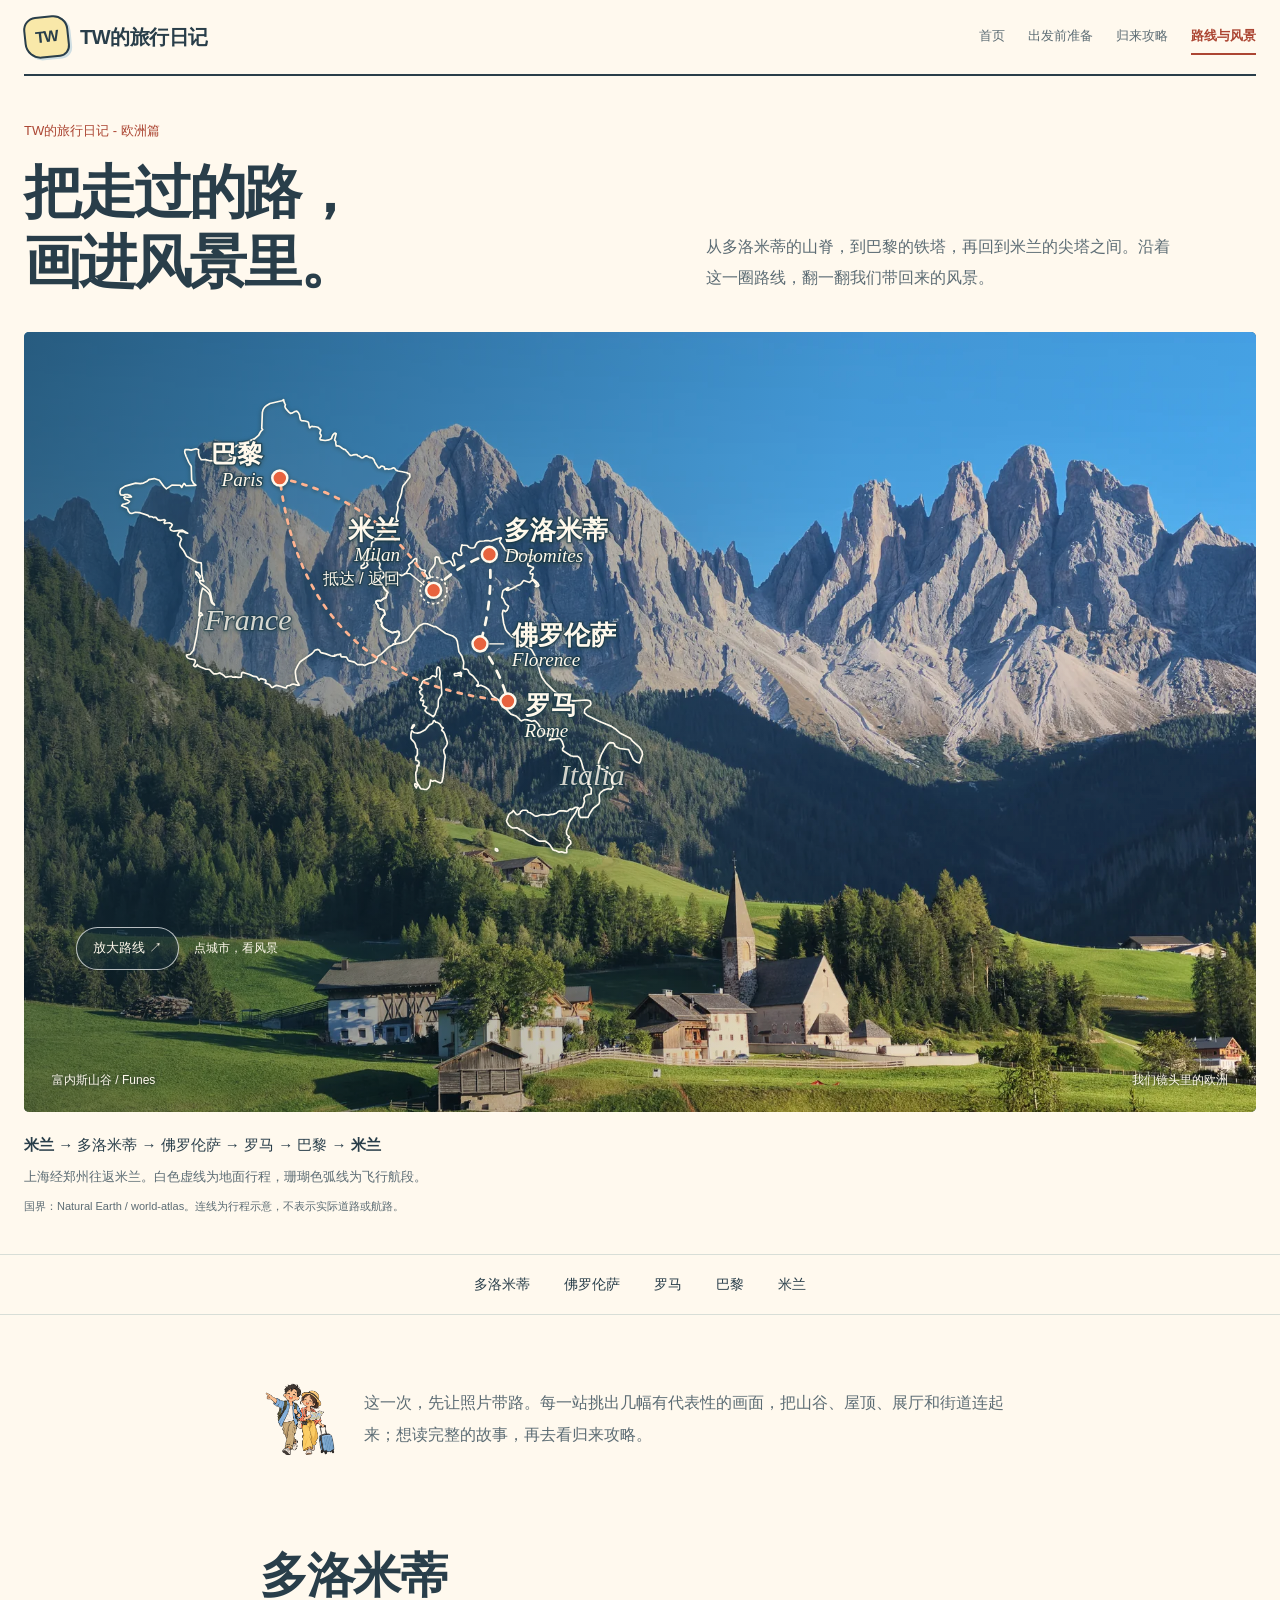
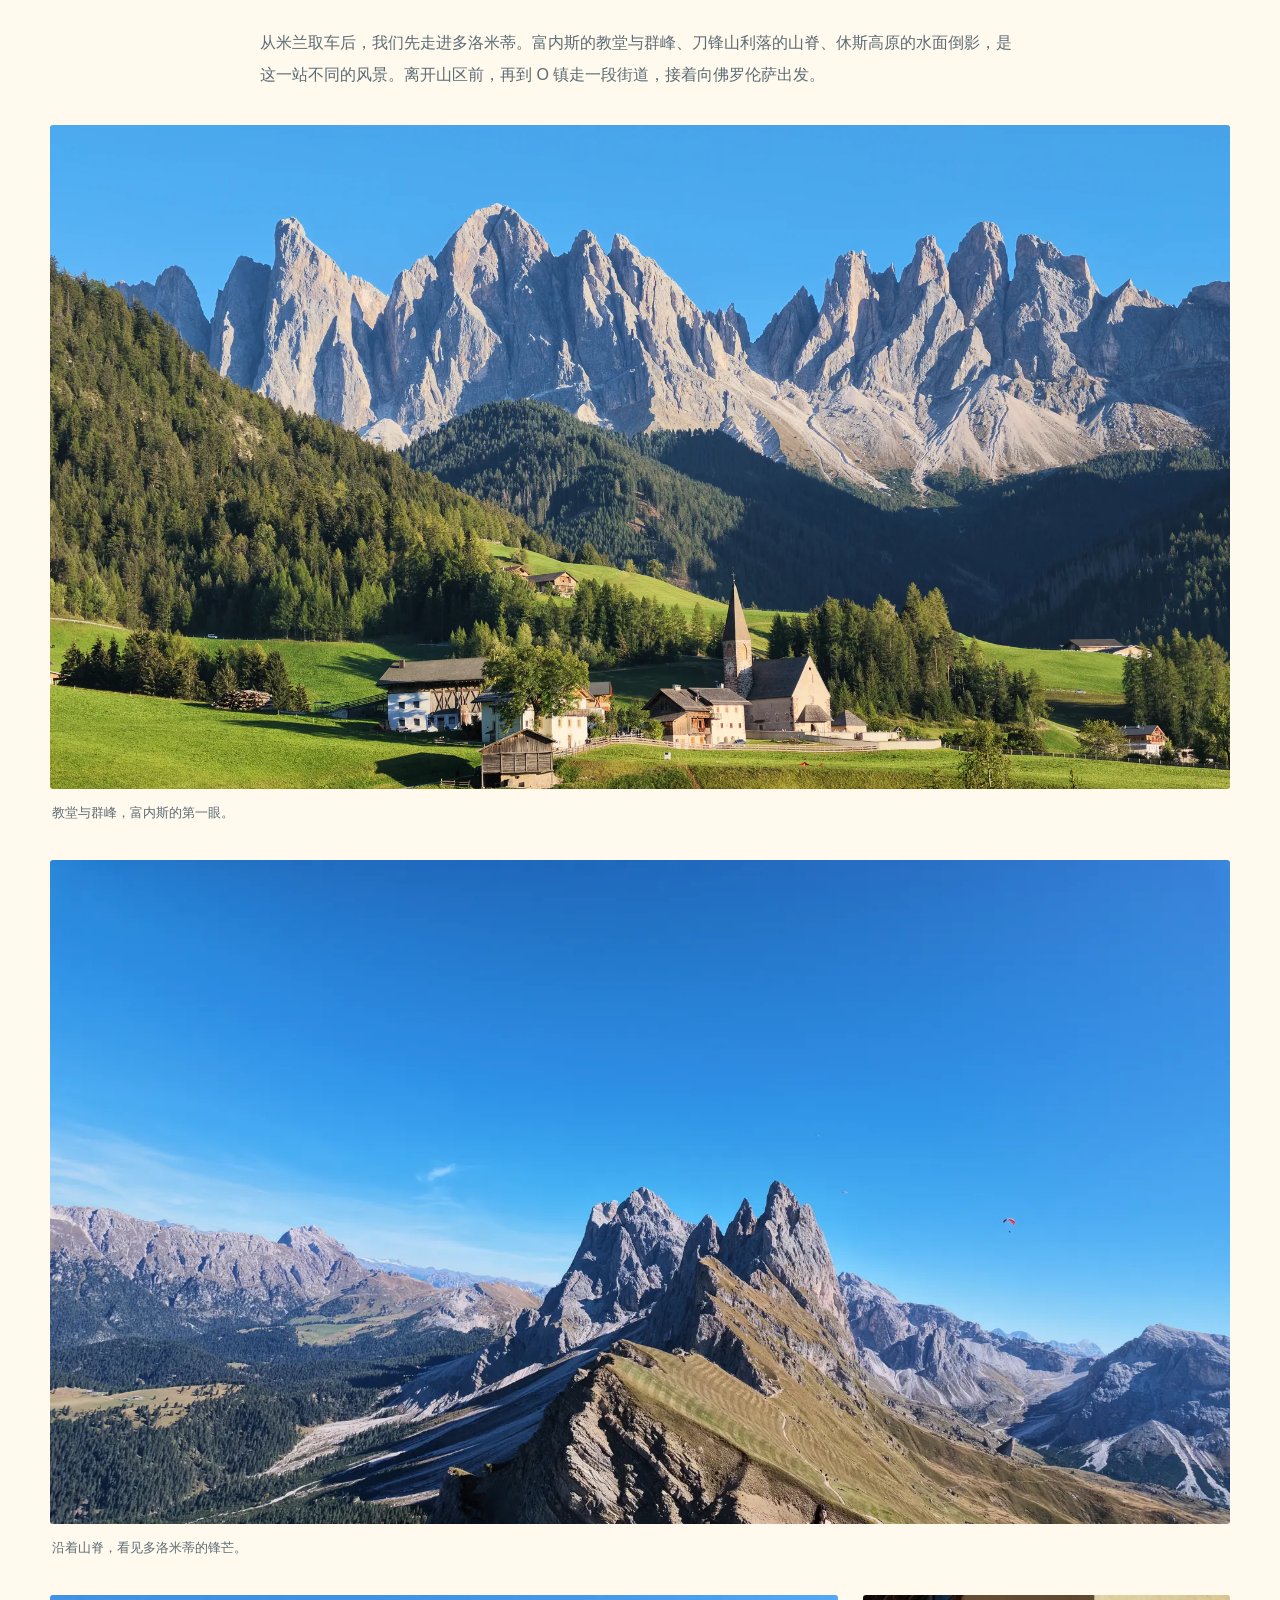
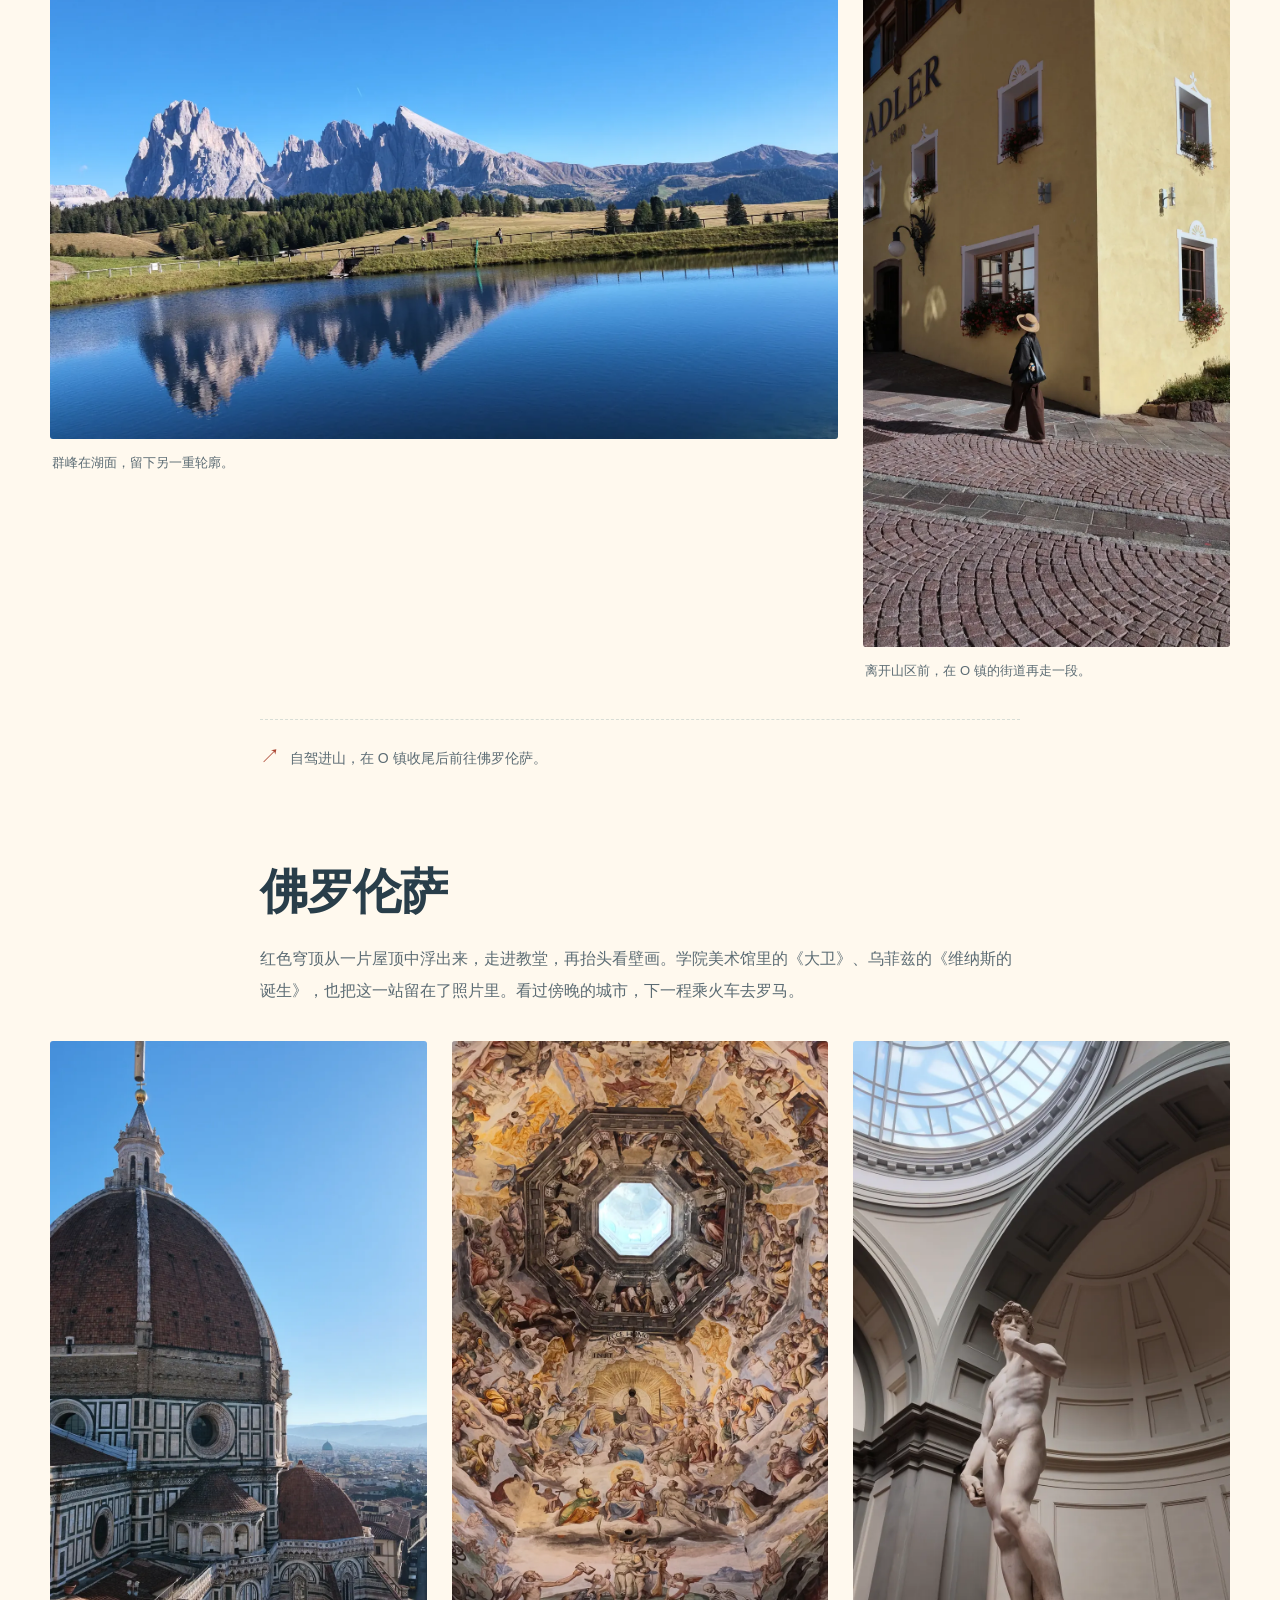
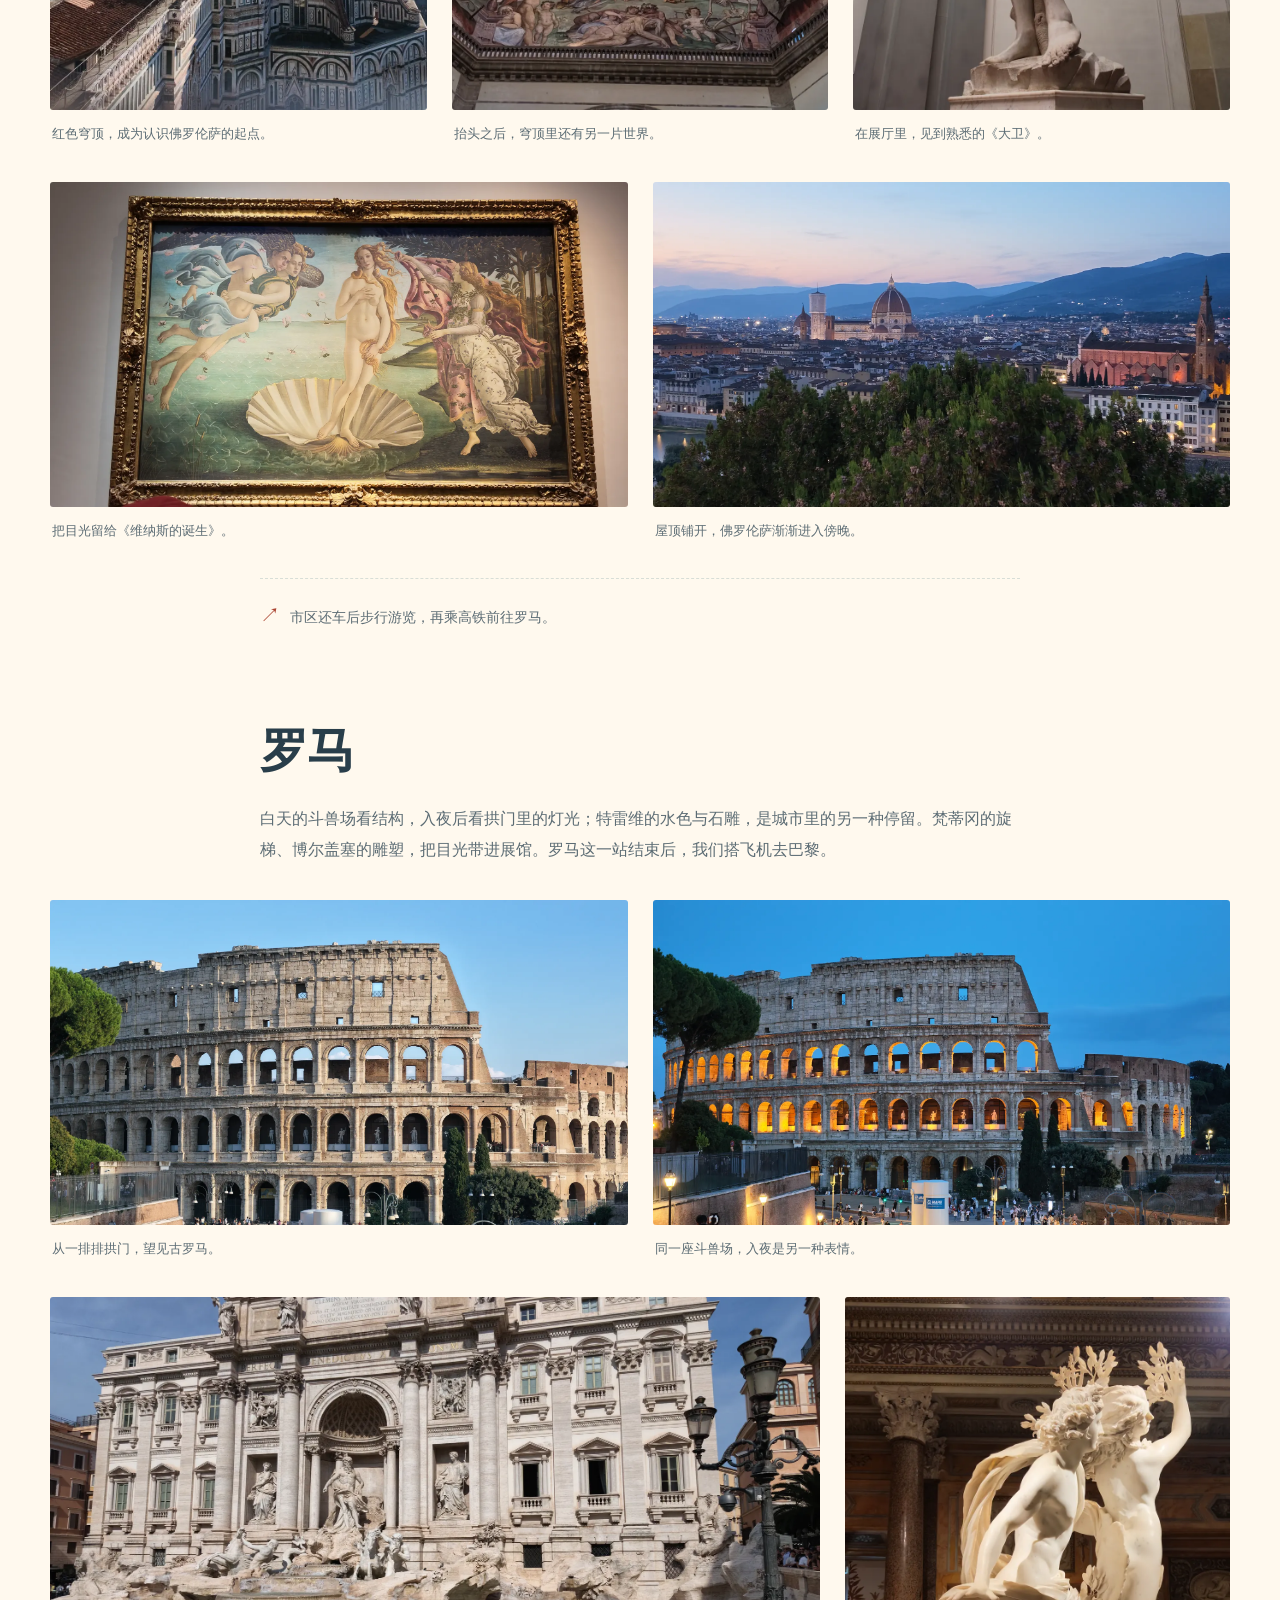
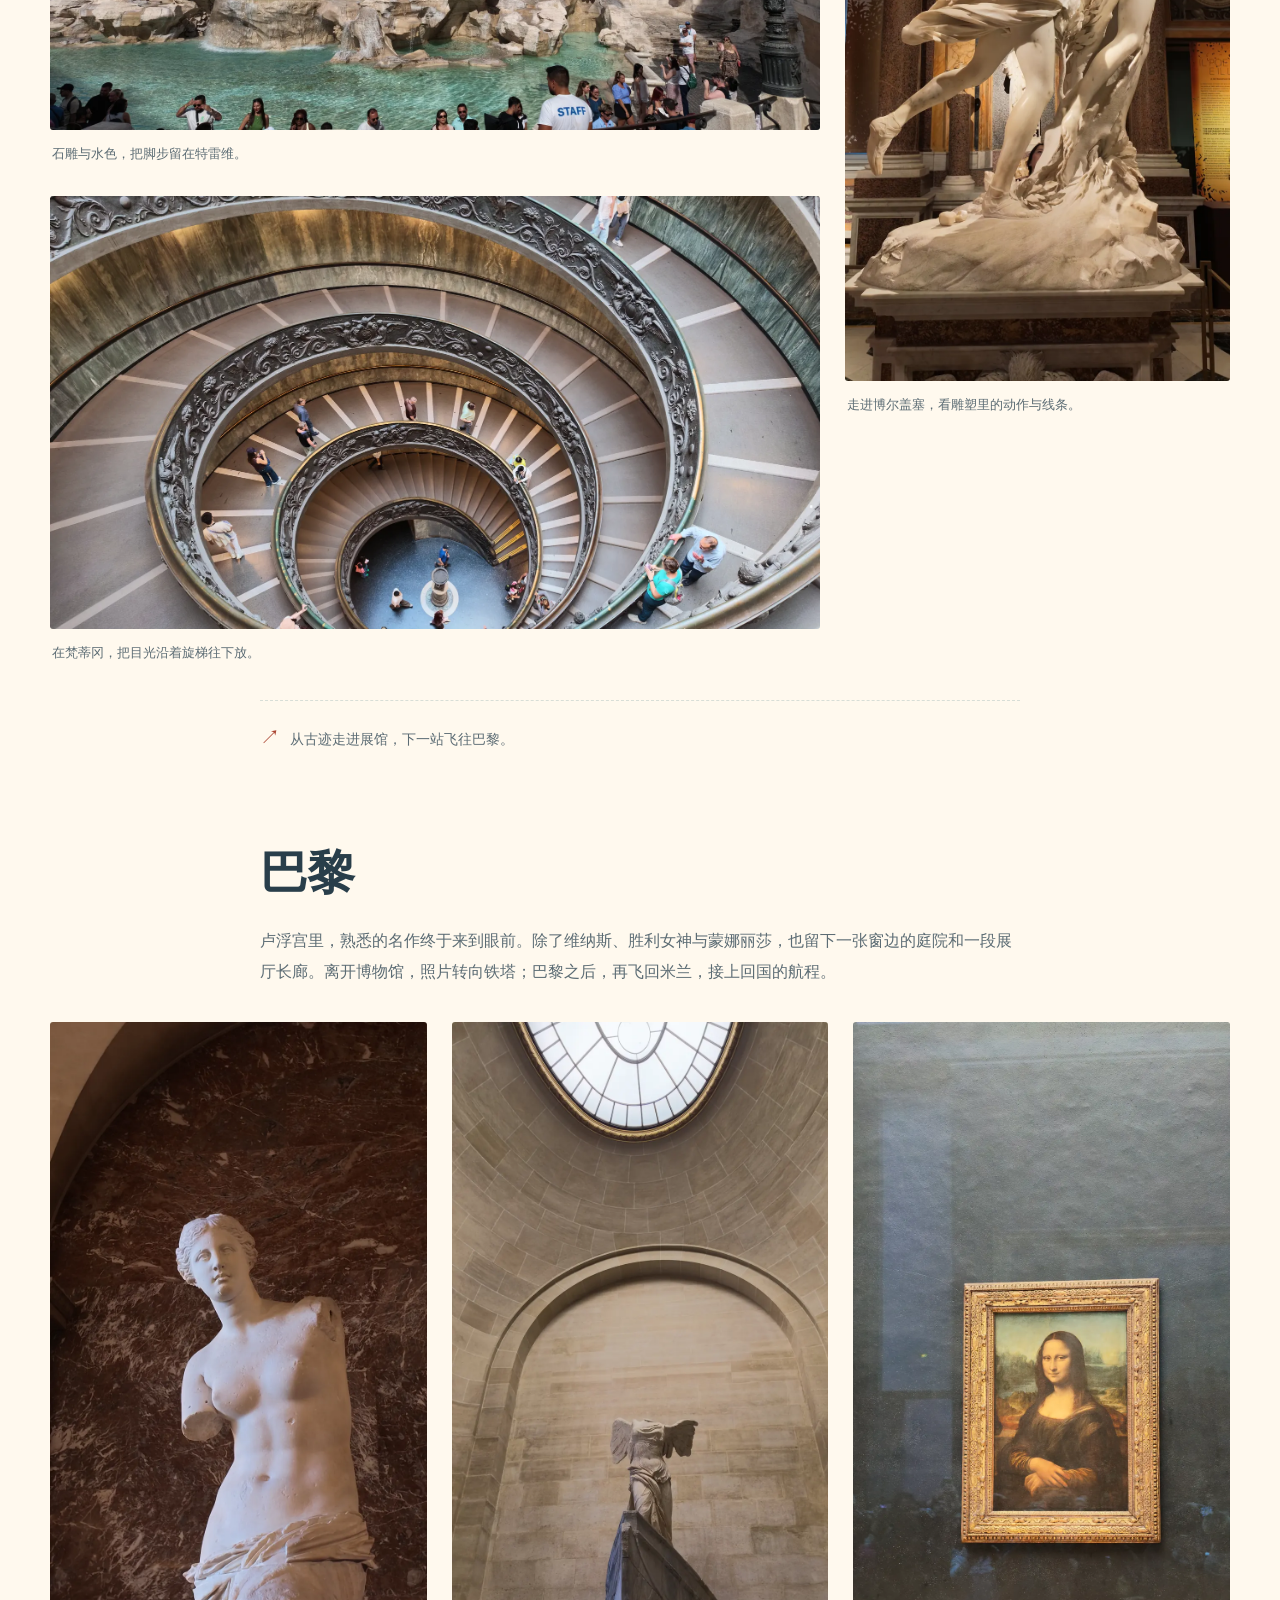
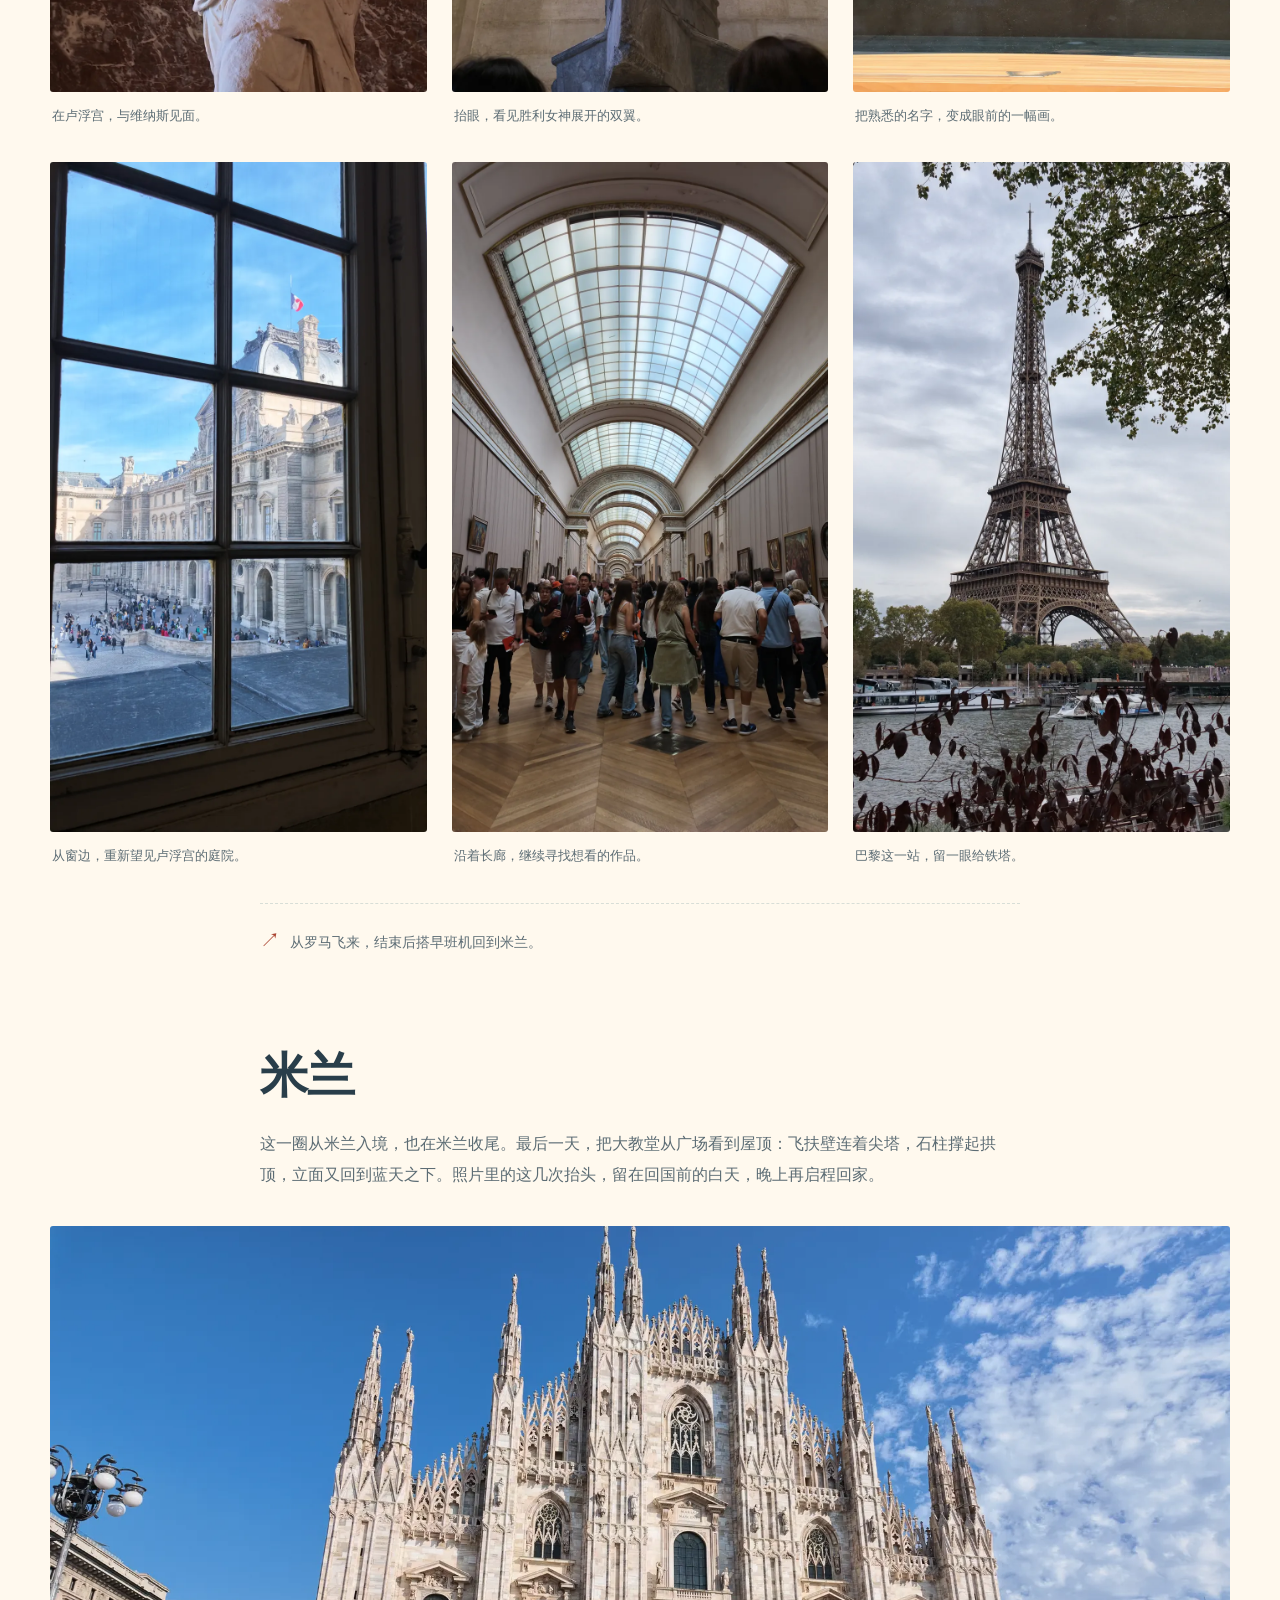
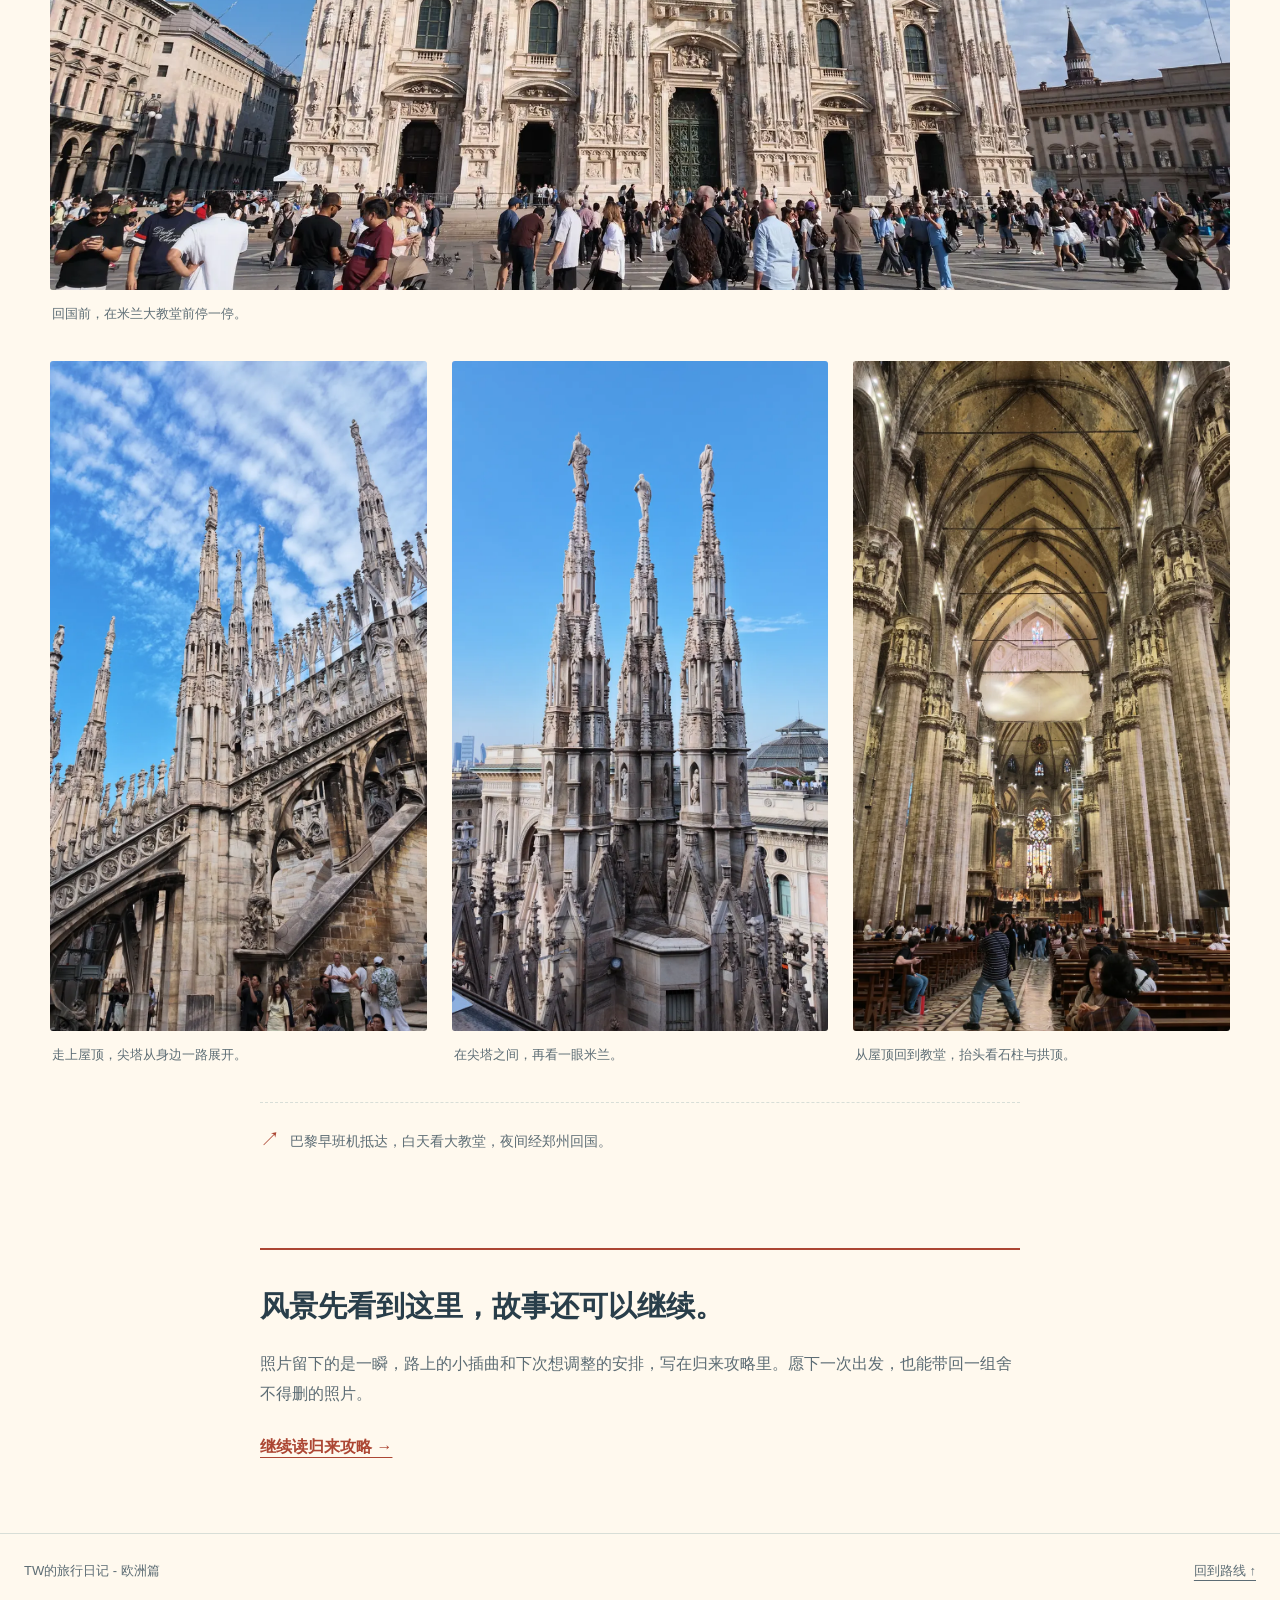
==== public/europe-scenery/index.html @ 4ba7139d "feat(travel): show the Europe route over our own scenery photographs Add a route and scenery page wi" ====
<!doctype html><html lang="zh-CN"><head><meta charset="utf-8"><meta name="viewport" content="width=device-width,initial-scale=1"><meta name="theme-color" content="#fff9ee"><title>TW的旅行日记 - 欧洲篇｜路线与风景</title><meta name="description" content="沿着米兰、多洛米蒂、佛罗伦萨、罗马与巴黎的实际路线，看我们亲自拍下的山谷、城市与艺术。"><meta property="og:title" content="TW的旅行日记 - 欧洲篇｜路线与风景"><meta property="og:type" content="article"><link rel="stylesheet" href="../site-assets/brand.css?v=scenery-1"><style>*{box-sizing:border-box}html{scroll-behavior:smooth;scroll-padding-top:76px}body{margin:0;font:16px/1.9 -apple-system,BlinkMacSystemFont,"PingFang SC","Microsoft YaHei",sans-serif;background:var(--tw-paper);color:var(--tw-ink)}img{display:block;max-width:100%;height:auto}a{color:inherit;text-underline-offset:5px}button{font:inherit;cursor:pointer}a:focus-visible,button:focus-visible{outline:3px solid var(--tw-accent);outline-offset:5px}.skip{position:absolute;top:-100px;left:16px;background:var(--tw-card);padding:10px;z-index:40}.skip:focus{top:10px}.page-heading{max-width:1280px;margin:43px auto 35px;padding:0 24px;display:grid;grid-template-columns:1.15fr 1fr;gap:0 50px;align-items:end}.page-heading>p:first-child{grid-column:1/-1;color:var(--tw-accent);font-size:13px;margin:0 0 13px}.page-heading h1{font-size:clamp(38px,4.5vw,65px);line-height:1.22;letter-spacing:-.05em;margin:0;font-weight:760}.page-heading .lead{max-width:470px;color:var(--tw-muted);font-size:16px;line-height:1.95;margin:0 0 4px}.route-poster{position:relative;width:min(1440px,calc(100% - 48px));height:min(780px,64vw);min-height:620px;margin:0 auto;isolation:isolate;overflow:hidden;border-radius:5px;background:#375e70}.poster-photo{position:absolute;inset:0;width:100%;height:100%;object-fit:cover;object-position:60% 55%;z-index:-2}.route-poster:before{content:"";position:absolute;inset:0;background:linear-gradient(100deg,rgba(15,40,54,.6),rgba(15,40,54,.12) 62%,transparent);z-index:-1;pointer-events:none}.map-layer{position:relative;width:57%;max-width:760px;padding:10px 12px 0 22px}.route-svg{display:block;width:100%;height:auto;overflow:visible;color:#ffb391;filter:drop-shadow(0 1px 2px #23444e)}.country{fill:rgba(255,255,255,.035);stroke:#fff9ec;stroke-width:2;stroke-linejoin:round}.route-line{fill:none;stroke-width:3.3;stroke-linecap:round;stroke-dasharray:9 10}.ground{stroke:#fff9ec;color:#fff9ec}.air{stroke:#ffb391;color:#ffb391;stroke-dasharray:5 9}.stop{fill:#e7633e;stroke:#fff9ec;stroke-width:3}.hit{fill:transparent}.return-ring{fill:none;stroke:#fff9ec;stroke-width:2;stroke-dasharray:3 3}.map-node{text-decoration:none;fill:#fff9ec;outline-offset:3px}.map-node:hover .stop,.map-node:focus .stop{fill:#ffd48c;stroke-width:5}.route-svg text{paint-order:stroke;stroke:rgba(25,53,65,.6);stroke-width:3;stroke-linejoin:round;font-family:"Kaiti SC","STKaiti","KaiTi",serif;fill:#fff9ec}.cn{font-size:31px;font-weight:600}.en{font-family:Georgia,serif;font-size:23px;font-style:italic}.country-name{font-size:36px;font-family:Georgia,serif!important;font-style:italic;opacity:.8}.return-label{font:19px sans-serif!important}.map-tools{display:flex;align-items:center;gap:15px;margin:-25px 0 0 30px;color:#fff9ec;font-size:12px}.map-tools button{border:1px solid rgba(255,255,255,.7);background:rgba(20,43,53,.65);color:#fff9ec;border-radius:24px;padding:8px 16px;font-size:13px;min-height:43px}.map-tools button:hover{background:#29434e}.map-tools button:active{transform:translateY(1px)}.poster-caption{position:absolute;bottom:20px;left:28px;right:28px;color:#fff9ec;display:flex;justify-content:space-between;gap:20px;font-size:12px;text-shadow:0 1px 5px #14232b}.route-caption{max-width:1280px;margin:19px auto 35px;padding:0 24px;color:var(--tw-muted);font-size:13px}.route-caption p{margin:5px 0}.route-caption p:first-child{font-size:15px;color:var(--tw-ink)}.route-caption small{font-size:11px}.chapter-nav{display:flex;justify-content:center;gap:34px;position:sticky;top:0;z-index:10;background:var(--tw-paper);border-block:1px solid var(--tw-line);padding:16px 20px;font-size:14px;overflow:auto;white-space:nowrap}.chapter-nav a{text-decoration:none}.chapter-nav a:hover{color:var(--tw-accent)}.journey{width:min(1180px,calc(100% - 64px));margin:auto}.intro{max-width:760px;margin:64px auto 0;display:grid;grid-template-columns:80px 1fr;gap:24px;align-items:center}.intro img{width:80px;height:80px;object-fit:contain}.intro p{margin:0;line-height:1.95;color:var(--tw-muted)}.destination{padding-top:85px}.city-heading{max-width:760px;margin:0 auto 35px}.city-heading h2{font-size:clamp(32px,4vw,48px);line-height:1.35;letter-spacing:-.03em;margin:0 0 19px}.city-heading p{font-size:16px;line-height:1.95;color:var(--tw-muted);margin:0}.photo-group{display:grid;gap:25px;margin:0 0 36px;align-items:start}.photo-group.pair{grid-template-columns:1fr 1fr}.photo-group.portraits{grid-template-columns:repeat(3,minmax(0,1fr));row-gap:35px}.photo-group.land-portrait{grid-template-columns:2.15fr 1fr}.photo-group.stacked{grid-template-columns:2fr 1fr;gap:25px}.stacked>div{display:grid;gap:30px}.photo{margin:0;min-width:0}.photo a{display:block;overflow:hidden;background:var(--tw-blue);border-radius:3px}.photo img{width:100%;height:auto}.photo a:hover img{filter:brightness(.97)}.photo figcaption{font-size:13px;line-height:1.8;color:var(--tw-muted);padding:12px 2px 0}.connection{max-width:760px;margin:6px auto 0;padding-top:17px;border-top:1px dashed var(--tw-line);font-size:14px;color:var(--tw-muted)}.connection span{color:var(--tw-accent);font-size:20px;margin-right:6px}.ending{max-width:760px;margin:90px auto 70px;padding-top:35px;border-top:2px solid var(--tw-accent)}.ending h2{font-size:29px;line-height:1.5;margin:0 0 20px}.ending p{color:var(--tw-muted);margin:0 0 23px}.ending a{color:var(--tw-accent);font-weight:650}footer{max-width:1280px;margin:0 auto;padding:25px 24px 35px;border-top:1px solid var(--tw-line);display:flex;justify-content:space-between;font-size:13px;color:var(--tw-muted)}dialog{width:min(1180px,96vw);max-width:96vw;max-height:94dvh;border:1px solid var(--tw-line);border-radius:10px;background:var(--tw-card);color:var(--tw-ink);padding:16px}dialog::backdrop{background:rgba(9,24,32,.9)}.dialog-head,.dialog-foot{display:flex;justify-content:space-between;align-items:center;gap:15px;font-size:13px}.dialog-head{margin-bottom:13px}.dialog-head button,.dialog-foot button{background:var(--tw-blue);color:var(--tw-ink);border:1px solid var(--tw-line);padding:8px 15px;border-radius:7px;min-height:44px}.dialog-foot p{margin:12px 0 0}.dialog-foot>div{display:flex;gap:10px;flex:none}.dialog-foot button{min-width:48px;font-size:20px}#largePhoto{max-height:73dvh;width:auto;max-width:100%;margin:auto;object-fit:contain;touch-action:pan-y}#routeDialog{width:min(850px,96vw)}.large-map{background:#27434f;border-radius:6px}.large-map .route-svg{max-height:70dvh}.large-map .map-node{cursor:pointer}#routeDialog>p{font-size:12px;margin-bottom:0}
@media(max-width:900px){.route-poster{min-height:550px;height:65vw}.map-layer{width:68%;padding-left:5px}.map-tools{margin-top:-15px}.page-heading{gap:25px}.journey{width:calc(100% - 40px)}}
@media(max-width:640px){html{scroll-padding-top:65px}.tw-site-nav{gap:17px;font-size:11px}.tw-site-header{gap:9px}.page-heading{display:block;margin:28px auto 23px;padding:0 20px}.page-heading>p:first-child{font-size:11px;margin-bottom:10px}.page-heading h1{font-size:39px;line-height:1.25}.page-heading .lead{font-size:14px;margin:17px 0 0;line-height:1.85;max-width:none}.route-poster{width:100%;height:690px;min-height:0;border-radius:0}.poster-photo{object-position:62% 50%}.route-poster:before{background:linear-gradient(180deg,rgba(15,40,54,.53),rgba(15,40,54,.27) 55%,transparent 78%)}.map-layer{width:100%;max-width:none;padding:3px 5px 0}.map-tools{margin:-12px 0 0 17px;gap:12px}.map-tools button{font-size:12px;padding:7px 13px}.map-tools span{font-size:11px}.poster-caption{left:18px;right:18px;bottom:15px;font-size:10px}.poster-caption span:last-child{display:none}.route-caption{padding:0 20px;margin:17px auto 25px;font-size:12px}.route-caption p:first-child{font-size:13px;line-height:1.95}.route-caption small{font-size:10px}.chapter-nav{justify-content:flex-start;gap:25px;padding:13px 20px;font-size:13px}.journey{width:calc(100% - 36px)}.intro{margin-top:36px;grid-template-columns:57px 1fr;gap:13px}.intro img{width:57px;height:57px}.intro p{font-size:14px}.destination{padding-top:51px}.city-heading{margin-bottom:23px}.city-heading h2{font-size:32px;margin-bottom:14px}.city-heading p{font-size:15px}.photo-group{gap:13px;margin-bottom:24px}.photo-group.pair{grid-template-columns:1fr}.photo-group.portraits{grid-template-columns:repeat(2,minmax(0,1fr));gap:22px 13px}.photo-group.portraits>.photo:last-child:nth-child(odd){grid-column:1/-1;max-width:calc(50% - 6.5px);justify-self:center}.photo-group.land-portrait{grid-template-columns:1fr}.land-portrait>.photo:last-child{max-width:70%;justify-self:center}.photo-group.stacked{grid-template-columns:1fr}.stacked>div{gap:24px}.stacked>.photo{max-width:70%;justify-self:center}.photo figcaption{font-size:11px;padding-top:8px}.connection{font-size:12px;padding-top:13px}.ending{margin:55px auto 40px;padding-top:26px}.ending h2{font-size:25px}.ending p{font-size:15px}footer{padding:19px 18px 26px;font-size:11px;gap:15px}dialog{padding:12px}.dialog-head{font-size:12px}.dialog-foot{flex-wrap:wrap}.dialog-foot p{font-size:12px}.dialog-foot>div{margin-top:10px;width:100%;justify-content:space-between}#largePhoto{max-height:66dvh}.large-map .route-svg{max-height:65dvh}}
@media(prefers-reduced-motion:reduce){html{scroll-behavior:auto}*{animation:none!important;transition:none!important}}
@media print{body.scenery{--tw-paper:#fff;--tw-card:#fff;--tw-ink:#222;--tw-muted:#555;--tw-line:#aaa;background:#fff;color:#222}.tw-site-header,.chapter-nav,.map-tools,.skip,dialog{display:none!important}.page-heading{display:block;margin:20px 0}.page-heading h1{font-size:30pt}.page-heading .lead{max-width:none;font-size:11pt}.route-poster{width:100%;height:500px;min-height:0;print-color-adjust:exact;-webkit-print-color-adjust:exact}.map-layer{width:65%}.journey{width:100%}.intro{margin-top:20px}.intro img{display:none}.intro{display:block}.destination{padding-top:35px}.city-heading h2{font-size:24pt}.city-heading p{font-size:10pt}.photo-group.portraits{grid-template-columns:repeat(3,1fr)}.photo-group.pair{grid-template-columns:1fr 1fr}.photo{break-inside:avoid}.photo img{max-height:280px;width:auto;margin:auto}.photo figcaption{font-size:9pt}.ending{margin-top:30px}.route-caption{font-size:9pt}.city-heading{break-after:avoid}footer{font-size:9pt}}

/* Keep visual map layers transparent to controls; city links retain hit targets. */
.route-svg{pointer-events:none}.route-svg .map-node{pointer-events:auto}.label-leader{fill:none;stroke:#fff9ec;stroke-width:1.6}.map-tools{position:relative;z-index:2}
</style></head><body class="scenery"><a class="skip" href="#journey">跳至风景照片</a><header class="tw-site-header" id="top"><a class="tw-site-brand" href="../"><span class="tw-mark" aria-hidden="true">TW</span>TW的旅行日记</a><nav class="tw-site-nav" aria-label="网站导航"><a href="../">首页</a><a href="../travel/">出发前准备</a><a href="../travel-notes/">归来攻略</a><a href="./" aria-current="page">路线与风景</a></nav></header><main><header class="page-heading"><p>TW的旅行日记 - 欧洲篇</p><h1>把走过的路，<br>画进风景里。</h1><p class="lead">从多洛米蒂的山脊，到巴黎的铁塔，再回到米兰的尖塔之间。沿着这一圈路线，翻一翻我们带回来的风景。</p></header><section class="route-poster" aria-label="实拍山景与旅行路线"><img class="poster-photo" src="assets/funes-valley.webp" width="2000" height="1125" fetchpriority="high" alt="我们拍下的富内斯山谷，教堂、草坡与多洛米蒂群峰"><div class="map-layer"><svg class="route-svg" viewBox="0 0 800 730" xmlns="http://www.w3.org/2000/svg" role="img" aria-labelledby="map-title map-desc"><title id="map-title">意大利与法国实际旅行路线</title><desc id="map-desc">米兰抵达，自驾多洛米蒂与佛罗伦萨，火车至罗马，飞往巴黎，再飞回米兰返程。城市节点可以跳转照片章节。</desc><defs><marker id="route-arrow" markerWidth="7" markerHeight="7" refX="7" refY="3.5" orient="auto" markerUnits="userSpaceOnUse"><path d="M0 0L7 3.5L0 7" fill="currentColor"/></marker></defs><path class="country" d="M405.6,279.5 L406.5,280.4 L408.5,281.3 L413.8,280.0 L417.1,278.8 L419.5,277.5 L421.0,277.7 L426.2,279.7 L428.0,278.7 L431.8,276.1 L432.3,274.6 L435.2,270.4 L435.3,269.4 L434.1,266.7 L434.5,266.1 L438.2,263.4 L440.0,260.9 L441.9,259.3 L443.3,259.3 L443.7,259.8 L443.9,261.0 L443.7,265.7 L444.3,267.1 L447.2,270.5 L449.2,272.3 L454.0,273.6 L454.1,274.3 L452.9,276.8 L455.8,279.8 L456.3,282.0 L457.6,283.2 L459.5,282.6 L460.1,281.4 L459.4,279.4 L458.8,277.3 L458.9,276.1 L459.5,274.6 L460.7,272.7 L464.3,268.1 L465.6,265.5 L465.9,261.4 L465.9,258.1 L467.0,257.3 L469.6,257.9 L470.3,257.9 L470.7,259.9 L471.8,263.1 L473.0,264.7 L474.4,265.1 L476.1,265.1 L480.0,263.2 L482.6,262.3 L484.1,262.5 L485.0,263.9 L486.9,267.4 L488.0,267.8 L489.2,267.4 L489.7,266.8 L489.2,265.5 L488.7,262.5 L488.0,260.2 L487.0,259.2 L486.8,257.8 L487.4,255.4 L488.1,253.2 L489.4,252.7 L491.1,252.4 L493.1,254.6 L495.5,255.4 L497.4,255.2 L497.7,253.9 L497.6,252.5 L496.5,250.7 L496.7,247.9 L498.0,242.8 L498.0,242.8 L498.6,243.2 L501.3,243.3 L504.4,243.6 L506.2,245.7 L508.0,246.4 L510.8,246.6 L512.5,246.3 L513.4,245.5 L514.4,243.1 L516.3,240.0 L519.3,238.5 L524.3,238.2 L526.9,237.6 L529.6,237.7 L531.5,238.2 L533.5,238.1 L538.8,236.0 L544.2,234.3 L545.0,234.5 L545.1,235.1 L544.1,236.4 L543.1,238.1 L543.8,240.1 L546.8,244.0 L548.5,247.0 L550.1,249.2 L552.5,250.4 L555.7,251.1 L558.4,251.4 L561.3,252.2 L571.0,254.3 L576.0,254.9 L579.8,255.0 L585.4,256.4 L585.4,256.4 L584.8,258.6 L583.7,259.2 L581.7,260.5 L579.4,262.3 L577.3,264.3 L576.8,266.5 L577.3,267.9 L577.9,268.4 L578.7,268.0 L579.8,268.2 L581.2,269.0 L583.5,269.8 L583.6,270.5 L583.2,271.5 L581.3,273.2 L579.7,275.1 L579.5,276.3 L579.7,277.1 L580.2,277.7 L582.7,277.4 L583.1,278.1 L581.9,283.0 L582.3,283.9 L584.4,284.7 L586.0,285.9 L588.9,289.0 L590.1,291.5 L589.3,292.3 L587.4,292.8 L586.0,292.5 L586.0,292.5 L587.6,291.0 L583.4,285.5 L581.6,285.5 L579.1,287.9 L572.1,285.5 L570.7,286.5 L569.8,288.3 L567.4,290.7 L564.0,291.7 L560.1,294.2 L556.1,296.0 L553.0,297.4 L551.3,297.1 L554.1,294.2 L552.8,294.1 L549.1,296.2 L547.0,298.0 L546.3,300.9 L545.6,305.9 L547.3,307.1 L550.2,313.5 L553.7,316.3 L553.0,318.9 L552.1,320.9 L550.0,322.7 L548.2,321.4 L547.1,321.4 L546.3,325.6 L547.9,336.6 L550.3,344.4 L552.7,347.7 L558.2,353.0 L564.1,355.7 L574.5,364.5 L580.2,367.3 L581.7,368.8 L585.2,375.5 L588.2,383.3 L591.4,395.4 L593.7,401.3 L598.4,408.0 L608.1,417.6 L616.8,424.6 L624.9,428.8 L631.3,429.6 L646.3,428.6 L649.0,429.0 L651.8,430.2 L652.4,433.2 L651.4,435.2 L648.2,437.2 L645.0,440.1 L644.6,444.0 L647.6,446.8 L662.1,454.1 L677.0,460.2 L681.6,463.3 L687.0,468.1 L699.9,474.7 L702.1,477.9 L710.0,484.7 L713.5,490.0 L714.2,494.1 L712.5,498.2 L711.8,501.1 L710.4,504.1 L707.0,503.0 L703.2,500.0 L697.5,488.0 L687.1,486.7 L684.9,485.8 L681.1,483.7 L681.0,482.4 L680.0,480.6 L679.1,480.0 L675.0,479.7 L672.3,481.6 L669.0,486.3 L665.3,493.0 L661.6,502.7 L661.4,506.6 L663.4,510.5 L669.5,512.6 L674.2,516.0 L677.3,519.5 L677.6,527.9 L678.9,532.7 L676.9,535.4 L672.9,534.8 L667.7,536.5 L663.9,539.6 L662.3,542.5 L662.7,550.2 L662.0,553.0 L654.9,558.5 L651.2,564.1 L650.2,566.4 L648.9,569.1 L639.9,569.2 L637.8,565.9 L637.7,561.1 L639.3,558.1 L642.6,556.7 L644.7,550.5 L644.0,546.0 L645.4,544.0 L646.5,542.6 L649.1,541.8 L652.6,541.0 L652.9,534.7 L650.2,531.8 L649.3,527.9 L647.9,520.4 L643.3,510.9 L640.9,502.4 L639.1,498.2 L636.2,495.9 L630.9,496.0 L628.3,495.4 L619.0,489.4 L618.4,488.4 L618.4,486.9 L620.0,484.5 L619.0,481.3 L617.9,478.2 L616.1,475.5 L614.1,474.2 L609.9,475.1 L608.5,475.7 L605.8,475.4 L603.8,476.6 L602.6,476.7 L605.8,472.0 L605.0,471.0 L601.8,469.1 L597.4,468.8 L596.2,468.5 L595.5,469.7 L594.7,469.1 L594.8,467.0 L589.6,457.7 L586.3,454.0 L584.6,453.3 L581.5,454.1 L576.3,452.4 L573.2,452.0 L571.5,452.5 L568.9,453.6 L567.6,452.9 L567.2,451.7 L562.5,447.7 L556.6,445.5 L545.2,433.2 L541.7,428.6 L534.4,423.5 L529.8,416.0 L526.1,413.3 L520.6,411.0 L519.4,411.3 L517.7,412.1 L516.5,412.2 L515.5,411.3 L516.5,410.3 L517.6,409.8 L517.2,407.0 L511.0,399.5 L507.4,397.1 L506.4,395.6 L505.6,393.6 L504.8,392.3 L503.1,391.5 L501.6,391.7 L499.6,391.1 L499.7,387.5 L500.1,384.7 L499.8,382.4 L497.9,376.2 L494.4,370.9 L492.4,358.3 L490.8,354.8 L487.0,352.0 L478.5,349.0 L466.7,340.8 L464.1,340.7 L457.0,337.5 L452.5,337.0 L446.8,339.8 L439.8,347.7 L434.1,355.8 L432.0,357.4 L424.8,360.2 L418.3,361.5 L418.3,361.5 L418.2,359.4 L418.0,357.9 L419.1,356.1 L420.9,354.1 L422.6,351.5 L423.2,349.7 L422.9,348.5 L422.2,346.6 L421.1,346.5 L415.0,348.0 L413.5,347.6 L409.0,345.3 L404.1,342.3 L402.3,340.2 L401.6,338.1 L402.1,336.7 L401.7,335.4 L400.7,333.6 L401.6,331.6 L403.2,329.0 L403.9,327.3 L405.2,326.9 L405.8,325.8 L404.8,321.6 L404.2,320.9 L403.4,320.4 L402.0,320.3 L399.7,319.5 L397.9,318.0 L397.5,316.1 L396.7,314.2 L395.1,312.4 L395.0,310.6 L396.7,309.6 L399.1,309.5 L400.7,309.9 L404.5,306.9 L405.9,306.6 L407.1,305.9 L408.1,301.7 L409.0,300.5 L409.2,299.7 L408.4,298.9 L405.4,295.9 L403.9,292.8 L401.8,289.4 L399.8,287.9 L399.4,286.7 L399.3,285.1 L399.8,283.8 L403.4,281.8 L405.6,279.5 Z"/><path class="country" d="M496.4,395.2 L497.3,396.6 L497.4,397.4 L496.8,398.3 L497.1,400.4 L494.8,398.7 L491.4,399.6 L489.3,399.4 L488.7,397.8 L489.2,396.9 L492.4,396.7 L493.5,396.2 L495.4,396.4 L496.4,395.2 Z"/><path class="country" d="M591.8,472.8 L590.6,473.1 L589.9,472.8 L589.6,472.2 L590.0,470.9 L592.5,471.7 L592.4,472.4 L591.8,472.8 Z"/><path class="country" d="M541.0,609.2 L539.7,609.5 L538.0,608.4 L537.9,606.8 L538.2,606.3 L540.3,607.0 L540.9,608.6 L541.0,609.2 Z"/><path class="country" d="M635.9,559.5 L634.0,563.5 L633.2,564.9 L626.7,574.4 L626.0,576.6 L625.5,579.0 L624.8,581.0 L624.0,583.0 L623.1,585.5 L623.2,588.3 L623.6,589.7 L624.3,590.6 L625.6,591.5 L626.6,592.8 L625.0,594.0 L626.8,596.3 L628.1,597.7 L628.3,599.1 L628.3,600.6 L625.4,603.2 L624.2,604.6 L623.5,606.5 L623.2,608.3 L623.5,609.9 L623.4,611.5 L620.5,611.3 L617.4,610.3 L614.4,610.8 L610.0,608.8 L608.5,608.6 L607.0,607.8 L603.3,602.0 L600.4,599.4 L597.3,597.5 L594.1,597.4 L590.9,597.6 L588.1,596.5 L582.4,592.5 L576.3,589.2 L573.7,587.2 L572.5,585.8 L571.1,584.8 L567.6,583.9 L564.4,581.7 L563.1,581.6 L560.0,581.8 L558.4,581.7 L556.9,580.9 L553.8,578.3 L551.8,574.8 L551.4,573.2 L552.7,569.2 L554.4,565.3 L555.8,564.2 L557.5,563.4 L558.5,562.2 L559.4,560.8 L562.5,564.9 L564.0,565.9 L565.3,565.7 L567.8,564.2 L568.0,562.6 L570.8,560.6 L574.3,560.6 L576.0,560.9 L576.9,562.8 L578.2,563.3 L579.8,563.6 L584.9,567.1 L586.4,567.6 L587.8,567.7 L591.8,566.3 L594.8,565.7 L601.2,566.5 L604.7,565.6 L607.1,565.5 L610.6,564.2 L613.3,561.9 L614.8,561.4 L616.2,561.2 L619.9,561.3 L623.6,561.9 L625.1,561.3 L626.4,559.8 L627.9,559.2 L629.6,559.7 L633.8,557.1 L635.7,557.0 L637.4,557.9 L635.9,559.5 Z"/><path class="country" d="M475.9,466.6 L477.2,468.9 L480.2,478.2 L480.5,480.2 L479.9,482.2 L479.2,483.7 L476.1,488.3 L476.6,492.2 L477.7,494.6 L477.9,497.2 L477.3,500.5 L475.5,520.4 L474.6,523.9 L474.0,526.9 L472.0,527.9 L469.3,526.8 L466.0,525.2 L464.4,525.3 L462.9,525.9 L461.6,525.3 L460.4,524.4 L459.5,531.2 L457.9,533.9 L455.7,535.7 L453.5,535.8 L451.2,535.2 L449.4,535.2 L447.9,533.9 L446.8,531.7 L445.0,528.8 L443.2,525.5 L443.0,522.6 L442.7,516.0 L443.2,514.5 L444.0,513.1 L444.4,510.1 L444.1,507.5 L444.6,506.6 L445.7,507.5 L446.5,507.2 L446.4,505.9 L446.7,503.5 L445.2,501.4 L442.9,500.7 L442.7,498.6 L442.9,496.5 L444.2,495.0 L444.6,493.2 L444.6,487.5 L442.9,485.4 L442.3,482.2 L441.5,480.2 L439.9,478.1 L438.2,476.4 L437.0,474.8 L436.8,470.5 L437.4,467.0 L438.0,465.5 L438.5,465.7 L440.3,467.5 L441.7,467.8 L444.6,468.3 L447.4,467.7 L450.8,466.1 L454.1,464.2 L458.8,458.4 L461.7,457.3 L463.3,455.8 L463.7,453.7 L465.0,453.2 L466.5,455.2 L468.3,455.4 L471.1,457.0 L472.3,458.6 L473.3,460.5 L474.3,461.3 L475.4,461.8 L475.6,462.2 L474.7,462.6 L473.7,464.8 L474.3,465.4 L475.9,466.6 Z"/><path class="country" d="M444.8,530.3 L443.3,533.8 L441.6,531.4 L441.5,529.3 L441.8,528.7 L443.8,529.6 L444.8,530.3 Z"/><path class="country" d="M439.6,461.0 L438.7,462.6 L437.5,462.5 L438.0,461.3 L439.1,458.9 L440.6,458.1 L441.2,458.7 L440.5,460.2 L439.6,461.0 Z"/><path class="country" d="M471.8,397.1 L471.1,402.4 L471.6,404.0 L472.6,405.1 L473.0,406.4 L473.8,420.6 L473.6,421.7 L470.3,427.4 L469.7,429.1 L469.5,436.2 L468.9,438.0 L467.7,439.9 L465.7,445.9 L463.8,448.6 L458.9,445.3 L456.0,443.9 L454.6,442.4 L453.7,441.3 L454.2,439.9 L455.6,438.4 L455.8,437.2 L452.7,435.9 L451.2,435.0 L451.2,433.5 L452.3,431.2 L451.8,429.1 L450.1,429.3 L448.6,429.0 L448.5,427.9 L449.5,426.6 L450.9,424.9 L450.8,423.0 L449.2,422.2 L447.8,420.6 L447.2,418.5 L448.3,417.1 L450.1,416.1 L448.8,414.0 L447.8,413.9 L447.2,413.5 L447.8,412.4 L449.1,410.9 L451.1,406.4 L453.9,404.3 L458.7,402.9 L460.1,402.4 L461.2,400.8 L462.6,399.7 L464.1,399.9 L465.7,400.4 L466.6,401.1 L467.3,400.4 L467.9,398.5 L467.5,396.8 L467.7,392.0 L468.6,389.3 L470.0,389.1 L471.3,390.6 L471.2,391.9 L471.7,395.0 L471.8,397.1 Z"/><path class="country" d="M421.6,214.0 L418.3,215.8 L417.6,217.4 L416.3,219.4 L414.2,220.3 L412.2,220.6 L410.4,220.3 L409.5,219.5 L409.6,218.8 L408.7,218.1 L406.5,218.1 L404.1,219.6 L402.3,221.9 L402.9,223.2 L404.6,223.6 L405.0,224.1 L405.0,224.8 L404.4,225.6 L403.7,227.0 L400.2,231.1 L396.6,235.2 L396.0,236.4 L394.9,237.3 L390.4,239.5 L389.9,240.4 L389.6,244.1 L389.1,247.2 L385.7,250.0 L382.4,252.8 L381.6,254.5 L381.0,256.5 L379.9,258.8 L379.7,260.0 L381.4,261.9 L381.2,263.5 L380.7,265.8 L379.0,267.4 L377.3,268.3 L377.3,270.8 L378.3,271.1 L380.4,270.9 L383.5,269.2 L385.4,266.8 L384.3,264.6 L384.1,264.2 L384.4,263.7 L386.8,261.3 L389.6,259.9 L393.7,259.6 L398.5,260.4 L399.0,260.8 L398.7,262.3 L399.2,264.4 L400.1,265.9 L398.9,270.3 L399.8,271.5 L401.1,273.2 L402.2,274.6 L403.7,276.0 L405.1,278.2 L405.6,279.5 L405.6,279.5 L403.4,281.8 L399.8,283.8 L399.3,285.1 L399.4,286.7 L399.8,287.9 L401.8,289.4 L403.9,292.8 L405.4,295.9 L408.4,298.9 L409.2,299.7 L409.0,300.5 L408.1,301.7 L407.1,305.9 L405.9,306.6 L404.5,306.9 L400.7,309.9 L399.1,309.5 L396.7,309.6 L395.0,310.6 L395.1,312.4 L396.7,314.2 L397.5,316.1 L397.9,318.0 L399.7,319.5 L402.0,320.3 L403.4,320.4 L404.2,320.9 L404.8,321.6 L405.8,325.8 L405.2,326.9 L403.9,327.3 L403.2,329.0 L401.6,331.6 L400.7,333.6 L401.7,335.4 L402.1,336.7 L401.6,338.1 L402.3,340.2 L404.1,342.3 L409.0,345.3 L413.5,347.6 L415.0,348.0 L421.1,346.5 L422.2,346.6 L422.9,348.5 L423.2,349.7 L422.6,351.5 L420.9,354.1 L419.1,356.1 L418.0,357.9 L418.2,359.4 L418.3,361.5 L418.3,361.5 L416.8,362.1 L416.8,362.1 L416.7,361.7 L416.2,361.4 L415.7,361.6 L415.3,362.0 L415.2,362.8 L415.2,362.8 L412.1,364.2 L409.9,365.5 L401.3,373.7 L397.4,376.1 L396.6,377.6 L395.8,380.3 L393.5,382.6 L391.3,383.7 L386.3,384.8 L381.2,387.2 L378.9,386.2 L372.9,386.3 L369.2,383.3 L362.1,381.5 L359.7,377.2 L356.5,376.9 L354.4,377.0 L353.2,376.4 L352.8,374.9 L352.8,373.5 L350.5,374.2 L348.8,374.2 L347.7,374.7 L346.9,375.4 L346.0,374.9 L345.4,375.1 L345.5,376.0 L343.4,376.1 L341.1,375.6 L335.2,373.4 L334.3,373.1 L330.3,372.2 L328.6,371.3 L327.3,369.1 L326.2,368.4 L325.6,368.0 L321.8,369.1 L320.5,370.8 L318.5,372.9 L304.3,382.8 L301.7,386.9 L298.7,393.1 L298.5,395.9 L299.7,404.9 L302.7,409.7 L303.0,410.8 L303.0,410.8 L301.4,410.8 L298.7,410.2 L296.5,409.5 L294.4,409.8 L292.4,410.9 L290.5,411.4 L289.3,411.6 L288.4,412.1 L288.0,413.3 L287.9,414.1 L285.7,413.9 L280.5,412.2 L275.8,411.1 L273.0,412.4 L271.3,413.6 L270.0,413.4 L269.1,412.2 L268.4,410.9 L266.6,409.8 L262.4,408.1 L262.4,408.1 L262.7,407.3 L263.4,406.2 L263.4,405.5 L262.5,404.5 L258.7,403.3 L257.0,403.1 L255.8,403.8 L255.0,404.8 L255.0,404.8 L252.8,401.3 L251.4,400.6 L249.1,400.4 L246.4,399.4 L243.7,398.0 L237.1,395.9 L235.3,395.6 L234.6,395.9 L234.1,397.3 L233.8,400.9 L233.5,401.3 L230.4,401.5 L226.7,401.0 L224.9,401.2 L223.4,401.2 L221.9,400.2 L215.4,401.3 L214.4,400.8 L212.8,399.1 L211.0,397.8 L209.6,397.1 L208.4,396.3 L207.4,396.2 L205.8,396.9 L203.6,397.3 L201.8,397.2 L200.8,397.3 L196.6,393.2 L196.0,392.2 L193.9,391.8 L191.4,391.8 L184.9,389.2 L181.9,387.7 L181.5,386.9 L181.5,386.2 L181.0,386.3 L180.1,387.6 L179.7,388.5 L179.0,388.7 L178.1,388.6 L177.2,388.0 L176.7,387.3 L177.2,386.0 L178.2,384.4 L178.7,382.6 L178.6,381.1 L176.9,380.1 L174.5,379.6 L172.8,379.5 L170.5,378.6 L169.3,377.9 L168.3,376.1 L168.2,374.9 L168.2,374.9 L172.6,373.8 L176.6,369.1 L180.3,352.0 L183.1,331.7 L185.0,327.9 L187.5,326.8 L185.5,324.0 L184.2,325.4 L183.7,326.9 L183.1,327.7 L184.5,308.9 L185.6,301.9 L187.4,294.7 L191.2,297.5 L194.3,300.5 L195.9,303.1 L198.0,311.5 L199.4,313.3 L201.8,315.0 L200.9,313.1 L199.2,311.6 L196.8,300.3 L195.3,297.1 L192.8,294.5 L185.1,288.8 L184.3,287.7 L183.9,285.5 L186.5,285.6 L188.8,286.7 L188.5,285.5 L187.8,284.2 L186.8,279.5 L186.0,268.7 L186.1,266.8 L185.7,264.5 L183.1,264.0 L181.2,263.9 L179.1,263.0 L168.4,256.6 L164.8,249.9 L161.0,245.0 L160.2,242.8 L160.3,240.6 L162.2,236.0 L160.5,233.1 L158.8,232.5 L157.4,231.1 L158.7,228.7 L159.8,227.1 L161.9,226.7 L164.8,227.2 L167.5,228.6 L169.6,229.0 L163.4,225.2 L153.2,226.5 L151.0,226.0 L149.1,225.2 L148.4,222.4 L149.9,221.2 L151.2,218.8 L149.7,217.2 L147.8,216.6 L144.8,216.7 L142.0,217.2 L141.3,216.2 L142.9,213.6 L141.5,212.7 L139.5,213.1 L136.7,213.6 L134.0,212.9 L131.5,210.0 L129.8,210.0 L128.7,210.3 L126.9,209.2 L125.1,208.9 L123.8,209.3 L122.1,207.6 L111.5,204.2 L107.0,203.8 L102.8,205.3 L100.5,204.8 L98.7,202.6 L97.4,199.0 L90.6,196.1 L91.9,194.2 L95.0,193.8 L98.6,192.4 L100.0,190.8 L97.2,188.9 L95.0,188.4 L94.2,187.7 L93.3,186.0 L94.6,185.2 L95.4,185.6 L98.0,185.9 L102.3,185.4 L100.8,183.7 L99.0,183.3 L98.2,182.8 L94.8,182.6 L93.1,183.3 L89.5,183.0 L88.6,181.1 L88.4,179.5 L89.4,175.9 L94.6,172.6 L107.3,169.0 L112.7,169.5 L116.6,168.9 L121.1,166.7 L123.1,164.7 L129.5,163.5 L135.7,165.6 L141.4,173.3 L144.1,175.9 L150.7,171.4 L160.6,171.5 L162.6,174.1 L163.4,172.0 L165.2,169.4 L166.7,170.6 L167.4,172.1 L177.8,171.7 L179.5,171.3 L176.7,169.4 L174.4,165.0 L173.9,148.7 L171.0,144.1 L167.7,136.8 L166.2,132.5 L166.1,131.0 L166.6,128.8 L170.6,128.9 L173.7,129.5 L179.8,127.8 L182.7,128.9 L182.5,132.3 L183.3,136.7 L184.4,138.7 L185.9,141.0 L190.7,140.8 L195.9,142.2 L202.5,142.4 L212.1,144.8 L216.2,143.4 L220.2,140.5 L227.7,138.5 L228.4,137.5 L224.1,138.0 L220.0,136.1 L219.5,134.0 L220.0,132.2 L221.5,128.0 L233.2,121.3 L241.4,119.3 L250.0,115.7 L254.4,111.9 L257.3,106.9 L258.3,105.9 L259.4,105.0 L258.3,103.2 L259.0,84.4 L259.9,81.0 L261.6,78.2 L264.2,76.0 L268.1,73.7 L282.4,70.4 L284.5,69.1 L284.5,69.1 L284.8,71.1 L285.9,73.7 L286.6,75.1 L286.0,77.0 L286.5,78.6 L288.4,81.3 L290.8,83.9 L293.0,85.6 L293.6,85.4 L295.2,84.9 L297.9,83.2 L300.2,82.7 L301.5,84.0 L302.2,84.7 L303.6,87.6 L304.0,90.7 L304.7,93.2 L305.9,94.2 L310.1,94.6 L313.3,95.5 L314.2,96.3 L315.3,101.9 L315.8,102.7 L316.7,102.0 L317.5,101.2 L318.6,101.0 L320.4,101.4 L322.9,101.5 L325.4,102.0 L328.9,105.3 L328.8,106.3 L328.1,108.1 L327.9,109.6 L328.4,110.2 L329.4,111.6 L329.2,113.4 L328.2,114.6 L328.0,115.6 L328.0,116.3 L328.2,116.8 L329.0,117.2 L334.2,117.9 L338.9,117.2 L341.9,115.5 L342.4,113.6 L343.3,111.5 L345.0,109.7 L346.3,109.1 L347.4,109.9 L345.5,117.3 L346.9,119.2 L347.0,122.0 L347.6,124.5 L349.3,124.4 L351.3,124.8 L352.8,125.8 L354.5,127.2 L356.9,128.6 L358.7,129.0 L359.3,130.2 L360.7,131.5 L362.8,134.1 L364.8,135.9 L365.8,135.9 L367.6,135.2 L370.3,134.8 L372.4,134.9 L372.4,134.9 L373.3,136.2 L375.4,136.8 L376.1,137.4 L377.0,138.3 L378.4,138.7 L380.1,138.3 L381.3,137.0 L382.9,136.4 L384.6,136.7 L385.5,137.4 L387.4,138.4 L387.4,138.4 L388.3,138.2 L390.4,138.8 L392.5,140.8 L393.3,142.8 L393.6,143.8 L394.4,145.1 L397.8,150.4 L399.0,150.7 L400.2,149.9 L400.9,148.7 L402.1,148.5 L403.8,149.0 L405.0,149.6 L405.6,152.0 L406.0,152.4 L406.8,151.9 L408.2,151.8 L410.3,152.4 L413.4,151.7 L415.9,150.7 L417.1,150.8 L419.2,153.5 L421.5,154.5 L426.5,155.3 L432.0,156.6 L434.1,157.6 L435.5,158.1 L435.7,161.7 L435.2,162.3 L429.8,169.4 L427.6,171.9 L426.4,175.6 L425.6,181.1 L424.0,186.3 L421.6,191.3 L420.7,195.1 L421.4,197.6 L421.0,201.5 L419.5,206.8 L419.3,210.8 L420.2,213.4 L421.6,214.0 Z"/><path class="country" d="M184.8,280.4 L183.8,283.7 L182.1,280.6 L179.7,277.9 L179.2,275.4 L179.2,274.7 L182.0,276.5 L184.8,280.4 Z"/><path class="route-line ground" d="M464.0,297.3 Q491.8,267.1 530.8,254.2" marker-end="url(#route-arrow)"/><path class="route-line ground" d="M530.8,254.2 Q535.9,308.9 519.6,361.4" marker-end="url(#route-arrow)"/><path class="route-line ground" d="M519.6,361.4 Q543.1,392.3 553.0,429.9" marker-end="url(#route-arrow)"/><path class="route-line air" d="M553.0,429.9 Q309.6,405.7 279.9,162.9" marker-end="url(#route-arrow)"/><path class="route-line air" d="M279.9,162.9 Q401.5,189.6 464.0,297.3" marker-end="url(#route-arrow)"/><a href="#milan" aria-label="看米兰的风景" class="map-node"><circle class="hit" cx="464.0" cy="297.3" r="27"/><circle class="return-ring" cx="464.0" cy="297.3" r="16"/><text class="return-label" x="424.0" y="289.3" text-anchor="end">抵达 / 返回</text><path class="label-leader" d="M453.0,291.3 L436.0,277.3 L429.0,277.3"/><circle class="stop" cx="464.0" cy="297.3" r="9"/><text x="424.0" y="235.3" text-anchor="end"><tspan class="cn">米兰</tspan><tspan class="en" x="424.0" dy="27">Milan</tspan></text></a><a href="#dolomites" aria-label="看多洛米蒂的风景" class="map-node"><circle class="hit" cx="530.8" cy="254.2" r="27"/><circle class="stop" cx="530.8" cy="254.2" r="9"/><text x="548.8" y="236.2" text-anchor="start"><tspan class="cn">多洛米蒂</tspan><tspan class="en" x="548.8" dy="27">Dolomites</tspan></text></a><a href="#florence" aria-label="看佛罗伦萨的风景" class="map-node"><circle class="hit" cx="519.6" cy="361.4" r="27"/><path class="label-leader" d="M530.6,361.4 L548.6,361.4"/><circle class="stop" cx="519.6" cy="361.4" r="9"/><text x="557.6" y="361.4" text-anchor="start"><tspan class="cn">佛罗伦萨</tspan><tspan class="en" x="557.6" dy="27">Florence</tspan></text></a><a href="#rome" aria-label="看罗马的风景" class="map-node"><circle class="hit" cx="553.0" cy="429.9" r="27"/><circle class="stop" cx="553.0" cy="429.9" r="9"/><text x="573.0" y="445.9" text-anchor="start"><tspan class="cn">罗马</tspan><tspan class="en" x="573.0" dy="27">Rome</tspan></text></a><a href="#paris" aria-label="看巴黎的风景" class="map-node"><circle class="hit" cx="279.9" cy="162.9" r="27"/><circle class="stop" cx="279.9" cy="162.9" r="9"/><text x="259.9" y="144.9" text-anchor="end"><tspan class="cn">巴黎</tspan><tspan class="en" x="259.9" dy="27">Paris</tspan></text></a><text class="country-name" x="190" y="345">France</text><text class="country-name" x="615" y="530">Italia</text></svg><div class="map-tools"><button type="button" id="enlargeRoute">放大路线 <span aria-hidden="true">↗</span></button><span>点城市，看风景</span></div></div><div class="poster-caption"><span>富内斯山谷 / Funes</span><span>我们镜头里的欧洲</span></div></section><div class="route-caption"><p><b>米兰</b> → 多洛米蒂 → 佛罗伦萨 → 罗马 → 巴黎 → <b>米兰</b></p><p>上海经郑州往返米兰。白色虚线为地面行程，珊瑚色弧线为飞行航段。</p><small>国界：Natural Earth / world-atlas。连线为行程示意，不表示实际道路或航路。</small></div><nav class="chapter-nav" aria-label="风景章节"><a href="#dolomites">多洛米蒂</a><a href="#florence">佛罗伦萨</a><a href="#rome">罗马</a><a href="#paris">巴黎</a><a href="#milan">米兰</a></nav><div class="journey" id="journey"><div class="intro"><img src="../site-assets/tw-travelers.png" width="1254" height="1254" alt=""><p>这一次，先让照片带路。每一站挑出几幅有代表性的画面，把山谷、屋顶、展厅和街道连起来；想读完整的故事，再去看归来攻略。</p></div><section class="destination" id="dolomites"><header class="city-heading"><h2>多洛米蒂</h2><p>从米兰取车后，我们先走进多洛米蒂。富内斯的教堂与群峰、刀锋山利落的山脊、休斯高原的水面倒影，是这一站不同的风景。离开山区前，再到 O 镇走一段街道，接着向佛罗伦萨出发。</p></header><div class="photo-group wide"><figure class="photo" id="photo-funes-valley"><a href="assets/funes-valley.webp" data-photo data-caption="教堂与群峰，富内斯的第一眼。"><img src="assets/funes-valley.webp" width="2000" height="1125" alt="富内斯山谷的教堂、草坡与层叠群峰" loading="lazy" decoding="async"></a><figcaption>教堂与群峰，富内斯的第一眼。</figcaption></figure></div><div class="photo-group wide"><figure class="photo" id="photo-seceda-ridge"><a href="assets/seceda-ridge.webp" data-photo data-caption="沿着山脊，看见多洛米蒂的锋芒。"><img src="assets/seceda-ridge.webp" width="1800" height="1013" alt="Seceda 刀锋山陡峭山脊与两侧山谷的横向全景" loading="lazy" decoding="async"></a><figcaption>沿着山脊，看见多洛米蒂的锋芒。</figcaption></figure></div><div class="photo-group land-portrait"><figure class="photo" id="photo-siusi-reflections"><a href="assets/siusi-reflections.webp" data-photo data-caption="群峰在湖面，留下另一重轮廓。"><img src="assets/siusi-reflections.webp" width="1800" height="1013" alt="休斯高原湖面倒映着草坡与远处群峰" loading="lazy" decoding="async"></a><figcaption>群峰在湖面，留下另一重轮廓。</figcaption></figure><figure class="photo" id="photo-ortisei-lane"><a href="assets/ortisei-lane.webp" data-photo data-caption="离开山区前，在 O 镇的街道再走一段。"><img src="assets/ortisei-lane.webp" width="900" height="1600" alt="Ortisei 小镇黄色建筑旁的石板街道与远处行人" loading="lazy" decoding="async"></a><figcaption>离开山区前，在 O 镇的街道再走一段。</figcaption></figure></div><p class="connection"><span aria-hidden="true">↗</span> 自驾进山，在 O 镇收尾后前往佛罗伦萨。</p></section><section class="destination" id="florence"><header class="city-heading"><h2>佛罗伦萨</h2><p>红色穹顶从一片屋顶中浮出来，走进教堂，再抬头看壁画。学院美术馆里的《大卫》、乌菲兹的《维纳斯的诞生》，也把这一站留在了照片里。看过傍晚的城市，下一程乘火车去罗马。</p></header><div class="photo-group portraits"><figure class="photo" id="photo-florence-dome"><a href="assets/florence-dome.webp" data-photo data-caption="红色穹顶，成为认识佛罗伦萨的起点。"><img src="assets/florence-dome.webp" width="900" height="1600" alt="近距离望向圣母百花大教堂的红色穹顶与城市屋顶" loading="lazy" decoding="async"></a><figcaption>红色穹顶，成为认识佛罗伦萨的起点。</figcaption></figure><figure class="photo" id="photo-florence-dome-interior"><a href="assets/florence-dome-interior.webp" data-photo data-caption="抬头之后，穹顶里还有另一片世界。"><img src="assets/florence-dome-interior.webp" width="900" height="1600" alt="圣母百花大教堂穹顶上的壁画与中央采光口" loading="lazy" decoding="async"></a><figcaption>抬头之后，穹顶里还有另一片世界。</figcaption></figure><figure class="photo" id="photo-florence-david"><a href="assets/florence-david.webp" data-photo data-caption="在展厅里，见到熟悉的《大卫》。"><img src="assets/florence-david.webp" width="900" height="1600" alt="佛罗伦萨学院美术馆内的大卫雕像与上方穹顶" loading="lazy" decoding="async"></a><figcaption>在展厅里，见到熟悉的《大卫》。</figcaption></figure></div><div class="photo-group pair"><figure class="photo" id="photo-florence-venus"><a href="assets/florence-venus.webp" data-photo data-caption="把目光留给《维纳斯的诞生》。"><img src="assets/florence-venus.webp" width="1800" height="1013" alt="乌菲兹美术馆中波提切利的维纳斯的诞生画作" loading="lazy" decoding="async"></a><figcaption>把目光留给《维纳斯的诞生》。</figcaption></figure><figure class="photo" id="photo-florence-evening"><a href="assets/florence-evening.webp" data-photo data-caption="屋顶铺开，佛罗伦萨渐渐进入傍晚。"><img src="assets/florence-evening.webp" width="1800" height="1013" alt="傍晚从高处远望佛罗伦萨的穹顶、钟楼与城市屋顶" loading="lazy" decoding="async"></a><figcaption>屋顶铺开，佛罗伦萨渐渐进入傍晚。</figcaption></figure></div><p class="connection"><span aria-hidden="true">↗</span> 市区还车后步行游览，再乘高铁前往罗马。</p></section><section class="destination" id="rome"><header class="city-heading"><h2>罗马</h2><p>白天的斗兽场看结构，入夜后看拱门里的灯光；特雷维的水色与石雕，是城市里的另一种停留。梵蒂冈的旋梯、博尔盖塞的雕塑，把目光带进展馆。罗马这一站结束后，我们搭飞机去巴黎。</p></header><div class="photo-group pair"><figure class="photo" id="photo-colosseum-day"><a href="assets/colosseum-day.webp" data-photo data-caption="从一排排拱门，望见古罗马。"><img src="assets/colosseum-day.webp" width="1800" height="1013" alt="白天的罗马斗兽场外墙与连续拱门" loading="lazy" decoding="async"></a><figcaption>从一排排拱门，望见古罗马。</figcaption></figure><figure class="photo" id="photo-colosseum-night"><a href="assets/colosseum-night.webp" data-photo data-caption="同一座斗兽场，入夜是另一种表情。"><img src="assets/colosseum-night.webp" width="1800" height="1013" alt="入夜后亮起暖色灯光的罗马斗兽场" loading="lazy" decoding="async"></a><figcaption>同一座斗兽场，入夜是另一种表情。</figcaption></figure></div><div class="photo-group stacked"><div><figure class="photo" id="photo-trevi-fountain"><a href="assets/trevi-fountain.webp" data-photo data-caption="石雕与水色，把脚步留在特雷维。"><img src="assets/trevi-fountain.webp" width="1800" height="1013" alt="特雷维喷泉的石雕、建筑立面与蓝绿色水池" loading="lazy" decoding="async"></a><figcaption>石雕与水色，把脚步留在特雷维。</figcaption></figure><figure class="photo" id="photo-vatican-staircase"><a href="assets/vatican-staircase.webp" data-photo data-caption="在梵蒂冈，把目光沿着旋梯往下放。"><img src="assets/vatican-staircase.webp" width="1800" height="1013" alt="梵蒂冈博物馆旋转楼梯形成的螺旋线条" loading="lazy" decoding="async"></a><figcaption>在梵蒂冈，把目光沿着旋梯往下放。</figcaption></figure></div><figure class="photo" id="photo-borghese-sculpture"><a href="assets/borghese-sculpture.webp" data-photo data-caption="走进博尔盖塞，看雕塑里的动作与线条。"><img src="assets/borghese-sculpture.webp" width="900" height="1600" alt="博尔盖塞美术馆展厅中的大理石人物雕塑" loading="lazy" decoding="async"></a><figcaption>走进博尔盖塞，看雕塑里的动作与线条。</figcaption></figure></div><p class="connection"><span aria-hidden="true">↗</span> 从古迹走进展馆，下一站飞往巴黎。</p></section><section class="destination" id="paris"><header class="city-heading"><h2>巴黎</h2><p>卢浮宫里，熟悉的名作终于来到眼前。除了维纳斯、胜利女神与蒙娜丽莎，也留下一张窗边的庭院和一段展厅长廊。离开博物馆，照片转向铁塔；巴黎之后，再飞回米兰，接上回国的航程。</p></header><div class="photo-group portraits"><figure class="photo" id="photo-louvre-venus"><a href="assets/louvre-venus.webp" data-photo data-caption="在卢浮宫，与维纳斯见面。"><img src="assets/louvre-venus.webp" width="900" height="1600" alt="卢浮宫展厅中米洛的维纳斯雕像" loading="lazy" decoding="async"></a><figcaption>在卢浮宫，与维纳斯见面。</figcaption></figure><figure class="photo" id="photo-louvre-victory"><a href="assets/louvre-victory.webp" data-photo data-caption="抬眼，看见胜利女神展开的双翼。"><img src="assets/louvre-victory.webp" width="900" height="1600" alt="卢浮宫阶梯上方的萨莫色雷斯胜利女神雕像" loading="lazy" decoding="async"></a><figcaption>抬眼，看见胜利女神展开的双翼。</figcaption></figure><figure class="photo" id="photo-louvre-mona-lisa"><a href="assets/louvre-mona-lisa.webp" data-photo data-caption="把熟悉的名字，变成眼前的一幅画。"><img src="assets/louvre-mona-lisa.webp" width="900" height="1600" alt="卢浮宫展墙上的蒙娜丽莎画作与金色画框" loading="lazy" decoding="async"></a><figcaption>把熟悉的名字，变成眼前的一幅画。</figcaption></figure><figure class="photo" id="photo-louvre-window"><a href="assets/louvre-window.webp" data-photo data-caption="从窗边，重新望见卢浮宫的庭院。"><img src="assets/louvre-window.webp" width="900" height="1600" alt="透过卢浮宫窗格望向庭院与对面的建筑" loading="lazy" decoding="async"></a><figcaption>从窗边，重新望见卢浮宫的庭院。</figcaption></figure><figure class="photo" id="photo-louvre-gallery"><a href="assets/louvre-gallery.webp" data-photo data-caption="沿着长廊，继续寻找想看的作品。"><img src="assets/louvre-gallery.webp" width="900" height="1600" alt="卢浮宫长廊的拱形玻璃采光顶与两侧画作" loading="lazy" decoding="async"></a><figcaption>沿着长廊，继续寻找想看的作品。</figcaption></figure><figure class="photo" id="photo-paris-eiffel"><a href="assets/paris-eiffel.webp" data-photo data-caption="巴黎这一站，留一眼给铁塔。"><img src="assets/paris-eiffel.webp" width="900" height="1600" alt="埃菲尔铁塔与前景的广场、树木和远处人群" loading="lazy" decoding="async"></a><figcaption>巴黎这一站，留一眼给铁塔。</figcaption></figure></div><p class="connection"><span aria-hidden="true">↗</span> 从罗马飞来，结束后搭早班机回到米兰。</p></section><section class="destination" id="milan"><header class="city-heading"><h2>米兰</h2><p>这一圈从米兰入境，也在米兰收尾。最后一天，把大教堂从广场看到屋顶：飞扶壁连着尖塔，石柱撑起拱顶，立面又回到蓝天之下。照片里的这几次抬头，留在回国前的白天，晚上再启程回家。</p></header><div class="photo-group wide"><figure class="photo" id="photo-milan-duomo"><a href="assets/milan-duomo.webp" data-photo data-caption="回国前，在米兰大教堂前停一停。"><img src="assets/milan-duomo.webp" width="1800" height="1013" alt="蓝天下米兰大教堂的正面立面与广场" loading="lazy" decoding="async"></a><figcaption>回国前，在米兰大教堂前停一停。</figcaption></figure></div><div class="photo-group portraits"><figure class="photo" id="photo-milan-roof-arches"><a href="assets/milan-roof-arches.webp" data-photo data-caption="走上屋顶，尖塔从身边一路展开。"><img src="assets/milan-roof-arches.webp" width="900" height="1600" alt="米兰大教堂屋顶的飞扶壁、尖塔与天空" loading="lazy" decoding="async"></a><figcaption>走上屋顶，尖塔从身边一路展开。</figcaption></figure><figure class="photo" id="photo-milan-roof-spires"><a href="assets/milan-roof-spires.webp" data-photo data-caption="在尖塔之间，再看一眼米兰。"><img src="assets/milan-roof-spires.webp" width="900" height="1600" alt="米兰大教堂屋顶上的哥特式尖塔与后方城市" loading="lazy" decoding="async"></a><figcaption>在尖塔之间，再看一眼米兰。</figcaption></figure><figure class="photo" id="photo-milan-interior"><a href="assets/milan-interior.webp" data-photo data-caption="从屋顶回到教堂，抬头看石柱与拱顶。"><img src="assets/milan-interior.webp" width="900" height="1600" alt="米兰大教堂内部的高耸石柱、拱顶与彩色玻璃" loading="lazy" decoding="async"></a><figcaption>从屋顶回到教堂，抬头看石柱与拱顶。</figcaption></figure></div><p class="connection"><span aria-hidden="true">↗</span> 巴黎早班机抵达，白天看大教堂，夜间经郑州回国。</p></section><section class="ending"><h2>风景先看到这里，故事还可以继续。</h2><p>照片留下的是一瞬，路上的小插曲和下次想调整的安排，写在归来攻略里。愿下一次出发，也能带回一组舍不得删的照片。</p><a href="../travel-notes/">继续读归来攻略 →</a></section></div></main><footer><span>TW的旅行日记 - 欧洲篇</span><a href="#top">回到路线 ↑</a></footer><dialog id="photoDialog" aria-label="风景照片查看器"><div class="dialog-head"><span id="photoCount" aria-live="polite"></span><button type="button" id="closePhoto" autofocus>关闭 ×</button></div><img id="largePhoto" alt=""><div class="dialog-foot"><p id="photoCaption" aria-live="polite"></p><div><button type="button" id="prevPhoto" aria-label="上一张照片">←</button><button type="button" id="nextPhoto" aria-label="下一张照片">→</button></div></div></dialog><dialog id="routeDialog" aria-label="放大旅行路线"><div class="dialog-head"><span>米兰出发，再回到米兰</span><button type="button" id="closeRoute" autofocus>关闭 ×</button></div><div class="large-map"></div><p>点击城市，前往对应照片。地理位置按统一投影绘制。</p></dialog><script>(()=>{const links=[...document.querySelectorAll('[data-photo]')],dialog=document.getElementById('photoDialog'),large=document.getElementById('largePhoto'),caption=document.getElementById('photoCaption'),count=document.getElementById('photoCount');let index=0,opener=null,oldOverflow='';function show(n){index=(n+links.length)%links.length;large.src=links[index].href;large.alt=links[index].querySelector('img').alt;caption.textContent=links[index].dataset.caption;count.textContent=`${index+1} / ${links.length}`;}function openModal(target,trigger){opener=trigger;oldOverflow=document.body.style.overflow;document.body.style.overflow='hidden';target.showModal();}function restore(){document.body.style.overflow=oldOverflow;if(opener)opener.focus({preventScroll:true});}if(typeof dialog.showModal==='function'){links.forEach((a,n)=>a.addEventListener('click',e=>{if(e.button||e.metaKey||e.ctrlKey||e.altKey||e.shiftKey)return;e.preventDefault();show(n);openModal(dialog,a);}));document.getElementById('closePhoto').onclick=()=>dialog.close();document.getElementById('prevPhoto').onclick=()=>show(index-1);document.getElementById('nextPhoto').onclick=()=>show(index+1);dialog.addEventListener('keydown',e=>{if(e.key==='ArrowRight'){e.preventDefault();show(index+1);}if(e.key==='ArrowLeft'){e.preventDefault();show(index-1);}});dialog.addEventListener('close',restore);let start=null;large.addEventListener('touchstart',e=>{if(e.touches.length===1)start={x:e.touches[0].clientX,y:e.touches[0].clientY};},{passive:true});large.addEventListener('touchend',e=>{if(!start)return;const dx=e.changedTouches[0].clientX-start.x,dy=e.changedTouches[0].clientY-start.y;if(Math.abs(dx)>60&&Math.abs(dx)>Math.abs(dy)*1.5)show(index+(dx<0?1:-1));start=null;},{passive:true});}const route=document.getElementById('routeDialog'),zoom=document.getElementById('enlargeRoute');zoom.addEventListener('click',()=>{if(typeof route.showModal!=='function'){document.querySelector('.route-poster').scrollIntoView();return;}if(!route.querySelector('svg')){const map=document.querySelector('.route-svg').cloneNode(true);map.querySelectorAll('[id]').forEach(el=>el.id+='-large');map.setAttribute('aria-labelledby','map-title-large map-desc-large');map.querySelectorAll('[marker-end]').forEach(el=>el.setAttribute('marker-end','url(#route-arrow-large)'));route.querySelector('.large-map').append(map);map.querySelectorAll('a').forEach(a=>a.addEventListener('click',()=>route.close()));}openModal(route,zoom);});document.getElementById('closeRoute').onclick=()=>route.close();route.addEventListener('close',restore);[dialog,route].forEach(d=>d.addEventListener('click',e=>{if(e.target!==d)return;const r=d.getBoundingClientRect();if(e.clientX<r.left||e.clientX>r.right||e.clientY<r.top||e.clientY>r.bottom)d.close();}));})();
</script></body></html>
---- public/site-assets/brand.css ----
/* TW's shared scrapbook palette. Existing preparation-page controls remain functional. */
:root,[data-theme="light"]{color-scheme:light;--tw-paper:#fff9ee;--tw-card:#fffef9;--tw-ink:#293e4a;--tw-muted:#5c6c74;--tw-line:#d8ded7;--tw-accent:#ac4633;--tw-soft:#f7e3c7;--tw-blue:#dfeef4;--tw-yellow:#f9e8a9;--tw-shadow:#cfdee2;--bg:var(--tw-paper);--paper:var(--tw-paper);--white:var(--tw-card);--surface:var(--tw-card);--surface-2:var(--tw-blue);--ink:var(--tw-ink);--muted:var(--tw-muted);--line:var(--tw-line);--accent:var(--tw-accent);--coral:var(--tw-accent);--accent-soft:var(--tw-soft);--soft:var(--tw-soft);--nav:var(--tw-paper)}
@media(prefers-color-scheme:dark){:root:not([data-theme="light"]){color-scheme:dark;--tw-paper:#17252d;--tw-card:#20343e;--tw-ink:#edf5f5;--tw-muted:#b9c9ce;--tw-line:#4a6570;--tw-accent:#ffb4a0;--tw-soft:#443c34;--tw-blue:#294651;--tw-yellow:#464331;--tw-shadow:#0d191f}}
[data-theme="dark"]{color-scheme:dark;--tw-paper:#17252d;--tw-card:#20343e;--tw-ink:#edf5f5;--tw-muted:#b9c9ce;--tw-line:#4a6570;--tw-accent:#ffb4a0;--tw-soft:#443c34;--tw-blue:#294651;--tw-yellow:#464331;--tw-shadow:#0d191f;--bg:var(--tw-paper);--paper:var(--tw-paper);--white:var(--tw-card);--surface:var(--tw-card);--surface-2:var(--tw-blue);--ink:var(--tw-ink);--muted:var(--tw-muted);--line:var(--tw-line);--accent:var(--tw-accent);--coral:var(--tw-accent);--accent-soft:var(--tw-soft);--soft:var(--tw-soft);--nav:var(--tw-paper)}
body{background:var(--tw-paper);color:var(--tw-ink)}.tw-site-header{width:min(1280px,calc(100% - 48px));margin:0 auto;min-height:82px;display:flex;align-items:center;justify-content:space-between;gap:24px;padding:17px 0;border-bottom:2px solid var(--tw-ink);font-family:-apple-system,BlinkMacSystemFont,"PingFang SC","Microsoft YaHei",sans-serif;line-height:1.5}.tw-site-brand{display:inline-flex;align-items:center;gap:11px;text-decoration:none;white-space:nowrap;color:var(--tw-ink);font-weight:760;font-size:20px;letter-spacing:-.025em}.tw-mark{display:grid;place-items:center;background:var(--tw-yellow);color:var(--tw-ink);border:2px solid var(--tw-ink);border-radius:13px 15px 11px 16px;width:45px;height:42px;font-size:16px;transform:rotate(-6deg);box-shadow:2px 2px 0 var(--tw-shadow);letter-spacing:-.08em}.tw-site-nav{display:flex;align-items:center;gap:23px;font-size:13px;white-space:nowrap}.tw-site-nav a{color:var(--tw-muted);text-decoration:none;padding:7px 0;border-bottom:2px solid transparent}.tw-site-nav a[aria-current="page"]{color:var(--tw-accent);border-color:var(--tw-accent);font-weight:680}.tw-site-nav a:hover{color:var(--tw-accent)}.tw-page-intro{width:min(900px,calc(100% - 48px));margin:32px auto 37px;background:var(--tw-blue);border:1.5px solid var(--tw-ink);border-radius:19px;padding:20px 24px;box-shadow:4px 4px 0 var(--tw-shadow);font-size:14px;line-height:1.9}.tw-page-intro p{margin:0 0 9px}.tw-page-intro a{font-weight:650;color:var(--tw-accent);text-underline-offset:4px}.tw-page-intro strong{font-size:13px;display:block;margin-bottom:7px}.tw-prep .hero{min-height:540px;margin:24px auto 0;width:min(1280px,calc(100% - 48px));border:8px solid var(--tw-card);border-radius:23px;box-shadow:5px 6px 0 var(--tw-shadow)}.tw-prep .hero h1{font-size:clamp(34px,4.7vw,62px);line-height:1.2;max-width:840px}.tw-prep .hero h1 span{font-size:.35em;line-height:1.5}.tw-prep .hero-inner{padding-top:80px}.tw-prep .love-stamp{background:var(--tw-yellow);border:2px solid #293e4a;color:#293e4a;box-shadow:none;line-height:1.3;font-size:19px;font-weight:700;letter-spacing:-.06em}.tw-prep .kicker{color:#fff}.tw-prep .topbar{background:var(--tw-paper)}.tw-prep .wordmark{font-size:14px}.tw-prep .twins-mark span{font-size:11px;background:var(--tw-accent)}.tw-prep .trip-status{background:var(--tw-card)}.tw-prep .status-strip{margin-top:20px}.tw-prep .section h2{font-size:clamp(30px,4vw,45px)}.tw-prep .footer h2{font-size:clamp(30px,4vw,48px)}.tw-prep .theme-toggle{background:var(--tw-card);color:var(--tw-ink);border:1px solid var(--tw-line)}.tw-prep .toast{background:var(--tw-ink);color:var(--tw-paper)}.tw-notes .hero h1{font-family:"PingFang SC","Microsoft YaHei",sans-serif;font-weight:760;letter-spacing:-.045em}.tw-notes .hero-heading{margin:45px auto 35px}.tw-notes .hero-figure{width:min(1280px,calc(100% - 48px));padding:12px 12px 0;background:var(--tw-card);border:1.5px solid var(--tw-ink);border-radius:10px;box-shadow:6px 7px 0 var(--tw-shadow);transform:rotate(-.45deg);position:relative}.tw-notes .hero-figure:before{content:"";position:absolute;top:-13px;left:calc(50% - 48px);height:25px;width:96px;background:var(--tw-yellow);border:1px solid var(--tw-line);transform:rotate(3deg)}.tw-notes .hero-figure img{border-radius:3px}.tw-notes .hero-figure figcaption{width:100%;padding:12px 3px 15px;line-height:1.7;font-size:11px}.tw-notes .mobile-nav{background:var(--tw-paper)}.tw-notes .canvas{padding-top:40px;gap:38px}.tw-notes .side nav{background:var(--tw-yellow);padding:17px 16px;border:1px solid var(--tw-line);border-radius:15px}.tw-notes .side nav a{font-size:13px;line-height:1.8}.tw-notes .side-title{font-size:13px;color:var(--tw-ink);font-weight:700}.tw-notes .article{background:var(--tw-card);border:1px solid var(--tw-line);border-radius:25px;padding:35px 33px}.tw-notes .chapter h2,.tw-notes .closing h2{font-family:"PingFang SC","Microsoft YaHei",sans-serif;font-weight:700;letter-spacing:-.025em}.tw-notes .chapter h2{font-size:35px}.tw-notes .photo a{padding:7px;background:var(--tw-card);border:1px solid var(--tw-line);border-radius:5px;box-shadow:3px 4px 0 var(--tw-shadow)}.tw-notes .photo figcaption{padding:13px 4px 0}.tw-notes .takeaway{background:var(--tw-blue);color:var(--tw-ink);border:1px solid var(--tw-line);border-left:3px solid var(--tw-accent);border-radius:3px 13px 13px 3px}.tw-notes .route-map{background:var(--tw-card);border-radius:9px}.tw-notes .route-map figcaption{color:var(--tw-muted)}.tw-notes .closing{border-top:2px dashed var(--tw-accent)}.tw-notes .viewer{background:var(--tw-card);color:var(--tw-ink);border:2px solid var(--tw-ink);border-radius:13px}.tw-notes .viewer-top{color:var(--tw-muted)}.tw-notes .viewer button{background:var(--tw-blue);color:var(--tw-ink);border:1px solid var(--tw-line);border-radius:7px}.tw-notes .viewer::backdrop{background:rgba(15,30,39,.83)}
@media(max-width:900px){.tw-site-header{gap:14px}.tw-site-brand{font-size:17px}.tw-site-nav{gap:15px;font-size:12px}.tw-notes .article{padding:25px}.tw-prep .topbar-row{gap:10px}.tw-prep .primary-nav{gap:12px}.tw-prep .wordmark{font-size:12px}}
@media(max-width:760px){.tw-site-header{width:calc(100% - 32px);padding:14px 0;min-height:72px;flex-wrap:wrap;gap:12px}.tw-site-brand{font-size:19px}.tw-mark{width:37px;height:35px;font-size:14px}.tw-site-nav{width:100%;gap:22px;font-size:12px;justify-content:flex-start}.tw-site-nav a{padding:2px 0 6px}.tw-page-intro{width:calc(100% - 36px);padding:17px 18px;margin:28px auto 29px;font-size:13px;border-radius:14px}.tw-prep .hero{width:calc(100% - 24px);margin-top:19px;min-height:500px;border-width:6px;border-radius:19px}.tw-prep .hero h1{font-size:38px;line-height:1.25}.tw-prep .hero h1 span{font-size:.42em;max-width:270px}.tw-prep .hero-inner{padding-top:70px;padding-bottom:65px}.tw-prep .love-stamp{font-size:14px;bottom:17px;right:13px}.tw-prep .wordmark{font-size:13px}.tw-prep .mobile-dock{background:var(--tw-card);border:1px solid var(--tw-ink);box-shadow:3px 3px 0 var(--tw-shadow);backdrop-filter:none}.tw-prep .mobile-dock a{color:var(--tw-ink);font-size:11px}.tw-prep .mobile-dock a:active{background:var(--tw-blue);color:var(--tw-ink)}.tw-notes .hero-heading{margin:33px auto 29px}.tw-notes .hero h1{font-size:40px;line-height:1.35}.tw-notes .hero-figure{width:calc(100% - 30px);padding:8px 8px 0;box-shadow:4px 5px 0 var(--tw-shadow)}.tw-notes .hero-figure figcaption{font-size:10px;display:block;padding:10px 1px 12px}.tw-notes .hero-figure figcaption span{display:block}.tw-notes .canvas{width:calc(100% - 24px);padding-top:10px}.tw-notes .article{padding:24px 16px;border-radius:18px}.tw-notes .chapter h2{font-size:29px}.tw-notes .photo a{padding:4px;box-shadow:2px 3px 0 var(--tw-shadow)}.tw-notes .photo figcaption{font-size:11px}.tw-notes .closing h2{font-size:28px}.tw-notes .mobile-nav{margin-top:0}.tw-notes .gallery{gap:10px}}
@media(prefers-reduced-motion:reduce){*,*::before,*::after{scroll-behavior:auto!important;transition:none!important;animation:none!important}}
@media print{.tw-site-header,.tw-page-intro{display:none!important}body{background:#fff;color:#111}.tw-notes .article{padding:0;border:0;border-radius:0}.tw-notes .hero-figure,.tw-notes .photo a,.tw-prep .hero{box-shadow:none;transform:none;border:0}.tw-notes .hero-figure:before{display:none}.tw-notes .hero-figure img{max-height:220px;width:auto}.tw-notes .canvas{width:100%}.tw-notes .takeaway{background:#f4f4f1;color:#222}.tw-notes .side{display:none}.tw-notes .hero-figure figcaption{color:#444}}
/* Keep desktop navigation compact and primary controls legible in both palettes. */
@media(min-width:761px){.tw-site-header{min-height:76px;padding-block:14px}}
.tw-prep .button:not(.secondary),.tw-prep .small-button.primary,.tw-prep .calendar-button{color:var(--tw-paper);background:var(--tw-accent)}

.tw-prep .hero h1 .prep-title-line{display:inline;font-size:1em;line-height:1.25;margin:0;color:inherit;font-weight:inherit;letter-spacing:inherit;white-space:nowrap}
@media(max-width:760px){.tw-prep .hero h1 .prep-title-line{display:block;max-width:none}}

/* Notes-only reading aids: opening bubbles, practical slips and small anecdotes.
   Existing shared palette supplies equal contrast in system light/dark modes. */
.tw-notes .tw-read-note{max-width:740px;margin:28px auto 30px;position:relative;break-inside:avoid;color:var(--tw-ink)}
.tw-notes .tw-note-paper{padding:19px 23px;border:1.5px solid var(--tw-ink);border-radius:16px;background:var(--tw-blue);position:relative}
.tw-notes .tw-note-paper h4{font:720 16px/1.65 var(--sans);margin:0 0 7px;display:flex;gap:9px;align-items:baseline}
.tw-notes .tw-note-paper h4 span{flex:none;font-size:22px;line-height:1}
.tw-notes .tw-note-paper p{font-size:15px;line-height:1.9;margin:0;color:var(--tw-ink)}
.tw-notes .tw-read-note.has-sticker{display:grid;grid-template-columns:84px minmax(0,1fr);gap:16px;align-items:center}
.tw-notes .tw-note-sticker{width:84px;height:84px;object-fit:contain;transform:rotate(-5deg)}
.tw-notes .tw-read-note--opening .tw-note-paper{box-shadow:3px 4px 0 var(--tw-shadow);border-radius:19px 19px 19px 4px}
.tw-notes .tw-read-note--opening.has-sticker .tw-note-paper:before{content:"";position:absolute;left:-7px;top:calc(50% - 6px);width:11px;height:11px;background:var(--tw-blue);border-left:1.5px solid var(--tw-ink);border-bottom:1.5px solid var(--tw-ink);transform:rotate(45deg)}
.tw-notes .tw-read-note--action{padding-top:9px}
.tw-notes .tw-read-note--action .tw-note-paper{background:var(--tw-yellow);border-color:var(--tw-line);border-radius:4px 4px 14px 4px;border-left:3px solid var(--tw-accent);padding-top:23px}
.tw-notes .tw-read-note--action .tw-note-paper:before{content:"";position:absolute;top:-9px;left:22px;width:63px;height:16px;background:var(--tw-soft);border:1px solid var(--tw-line);transform:rotate(-4deg)}
.tw-notes .tw-read-note--episode .tw-note-paper{background:var(--tw-card);border:0;border-block:1.5px dashed var(--tw-accent);border-radius:0;padding:17px 0}
.tw-notes .tw-read-note--episode .tw-note-sticker{transform:rotate(5deg)}
.tw-notes .tw-reading-key{font-weight:720;text-decoration:underline;text-decoration-color:var(--tw-accent);text-decoration-thickness:2px;text-underline-offset:5px}
.tw-notes .tw-chapter-doodle{display:inline-block;font-size:.78em;vertical-align:2px;margin-right:12px;transform:rotate(-7deg)}
@media(max-width:760px){
 .tw-notes .tw-read-note{margin-block:24px}
 .tw-notes .tw-read-note.has-sticker{grid-template-columns:minmax(0,1fr);gap:0}
 .tw-notes .tw-note-sticker{width:72px;height:72px;margin:0 0 -4px 8px}
 .tw-notes .tw-note-paper{padding:17px 18px}
 .tw-notes .tw-note-paper h4{font-size:16px;gap:8px}
 .tw-notes .tw-note-paper p{font-size:15px;line-height:1.9}
 .tw-notes .tw-read-note--opening.has-sticker .tw-note-paper:before{left:34px;top:-7px;transform:rotate(135deg)}
 .tw-notes .tw-read-note--episode.has-sticker .tw-note-sticker{margin-left:auto;margin-right:8px;margin-bottom:5px}
 .tw-notes .tw-chapter-doodle{margin-right:9px}
}
@media print{
 .tw-notes .tw-read-note{color:#222;margin-block:15px}
 .tw-notes .tw-read-note.has-sticker{display:block}
 .tw-notes .tw-note-sticker,.tw-notes .tw-chapter-doodle,.tw-notes .tw-note-paper:before,.tw-notes .tw-note-paper h4 span{display:none!important}
 .tw-notes .tw-read-note .tw-note-paper{background:#f4f4f1;color:#222;border:1px solid #aaa;border-radius:0;box-shadow:none;padding:12px}
 .tw-notes .tw-note-paper p{color:#222;font-size:10pt;line-height:1.7}
 .tw-notes .tw-note-paper h4{font-size:11pt}
 .tw-notes .tw-reading-key{text-decoration:none}
}

/* Accommodation chapter: a small mail-booking workflow within the original read width. */
.tw-notes .tw-stay .reading>p{font-size:16px;line-height:1.95;margin:0 0 20px}
.tw-notes .tw-stay-steps{list-style:none;display:grid;grid-template-columns:repeat(3,minmax(0,1fr));gap:20px;margin:29px 0 31px;padding:20px 0;border-block:1px dashed var(--tw-line)}
.tw-notes .tw-stay-steps li{min-width:0;display:grid;grid-template-columns:30px minmax(0,1fr);gap:4px 8px;align-items:center}
.tw-notes .tw-stay-steps li>span:first-child{font-size:25px;grid-row:1/3;transform:rotate(-6deg)}
.tw-notes .tw-stay-steps b{font-size:15px;line-height:1.7}
.tw-notes .tw-stay-steps li>span:last-child{font-size:13px;color:var(--tw-muted);line-height:1.8}
.tw-notes .tw-stay-reminder{max-width:740px;margin:28px auto 0;display:grid;grid-template-columns:82px minmax(0,1fr);align-items:center;gap:16px}
.tw-notes .tw-stay-reminder>img{width:82px;height:82px;object-fit:contain;transform:rotate(-5deg)}
.tw-notes .tw-stay-reminder>div{background:var(--tw-yellow);padding:17px 20px;border:1px solid var(--tw-line);border-radius:17px 17px 17px 4px}
.tw-notes .tw-stay-reminder strong{font-size:15px;line-height:1.8}
.tw-notes .tw-stay-reminder p{font-size:14px;line-height:1.9;margin:6px 0 0}
@media(max-width:760px){
 .tw-notes .tw-stay-steps{grid-template-columns:1fr;gap:16px;padding-block:19px}
 .tw-notes .tw-stay-steps li{grid-template-columns:32px minmax(0,1fr)}
 .tw-notes .tw-stay-reminder{grid-template-columns:1fr;gap:0}
 .tw-notes .tw-stay-reminder>img{width:72px;height:72px;margin:0 0 -3px 8px}
 .tw-notes .tw-stay-reminder>div{padding:16px 18px}
}
@media print{
 .tw-notes .tw-stay .reading>p{font-size:10pt;line-height:1.7}
 .tw-notes .tw-stay-steps{grid-template-columns:repeat(3,minmax(0,1fr));break-inside:avoid;margin-block:15px;padding-block:12px}
 .tw-notes .tw-stay-steps li{display:block}
 .tw-notes .tw-stay-steps li>span:first-child,.tw-notes .tw-stay-reminder>img,.tw-notes .tw-stay-reminder strong span{display:none}
 .tw-notes .tw-stay-steps li>span:last-child{display:block;color:#444}
 .tw-notes .tw-stay-reminder{display:block;break-inside:avoid;margin-top:15px}
 .tw-notes .tw-stay-reminder>div{border:1px solid #aaa;border-radius:0;background:#f4f4f1;color:#222}
}

/* Three actual booking steps, with compact paper-slip treatment. */
.tw-notes .tw-stay-steps{border:0;padding-block:9px;gap:14px}
.tw-notes .tw-stay-steps li{position:relative;padding:17px 12px 14px;border:1px solid var(--tw-line);border-radius:11px;background:var(--tw-blue);gap:4px 6px}
.tw-notes .tw-stay-steps li:nth-child(2){background:var(--tw-yellow)}
.tw-notes .tw-stay-steps li:nth-child(3){background:var(--tw-soft)}
.tw-notes .tw-stay-steps li:before{content:"";position:absolute;top:-6px;right:17px;width:31px;height:11px;background:var(--tw-card);border:1px solid var(--tw-line);transform:rotate(7deg)}
@media(max-width:760px){
 .tw-notes .tw-stay-steps{gap:14px;margin-block:25px}
 .tw-notes .tw-stay-steps li{padding:13px 15px;grid-template-columns:32px minmax(0,1fr);gap:0 8px}
}
/* Printing must be legible even when the system palette is dark. Scoped body
   variables override inherited dark tokens without changing other pages. */
@media print{
 body.tw-notes{color-scheme:light;--tw-card:#fff;--tw-paper:#fff;--tw-ink:#222;--tw-muted:#555;--tw-line:#aaa;--tw-blue:#f4f4f1;--tw-yellow:#f4f4f1;--tw-soft:#f4f4f1;--tw-accent:#444;--tw-shadow:#ddd;--paper:#fff;--white:#fff;--ink:#222;--muted:#555;--line:#aaa;--soft:#f4f4f1;--coral:#444;background:#fff!important;color:#222!important}
 .tw-notes .article{background:#fff!important;color:#222!important}
 .tw-notes .chapter-lead,.tw-notes .chapter-date{color:#555}
 .tw-notes .tw-stay-steps{padding:0}
 .tw-notes .tw-stay-steps li{padding:10px;border:1px solid #aaa;border-radius:0;background:#f4f4f1!important}
 .tw-notes .tw-stay-steps li:before{display:none}
}

/* Europe reading layer: stable signposts, not replacements for the original prose. */
.tw-notes .tw-topic-line{margin:0 0 17px;line-height:1.65}
.tw-notes .tw-topic-chip{display:inline-flex;align-items:baseline;gap:7px;max-width:100%;padding:5px 12px;border:1px solid var(--tw-line);border-radius:14px 14px 14px 5px;background:var(--tw-yellow);font-size:13px;font-weight:650;line-height:1.7;color:var(--tw-ink)}
.tw-notes .tw-topic-chip>span{font-size:17px;flex:none}
.tw-notes .prepare-item .tw-topic-chip{background:var(--tw-blue)}
.tw-notes .practical-item .tw-topic-chip{background:var(--tw-soft)}
.tw-notes .tw-inline-chip{background:var(--tw-blue);border-radius:6px;padding:1px 4px;box-decoration-break:clone;-webkit-box-decoration-break:clone;font-weight:650;color:var(--tw-ink)}
.tw-notes .tw-reading-companion{display:none}
@media(max-width:800px){
 html:has(body.tw-notes){scroll-padding-top:70px}
 .tw-notes .chapter,.tw-notes .story,.tw-notes .closing{scroll-margin-top:0}
 .tw-notes .tw-reading-companion{display:block;position:sticky;top:0;z-index:20;background:var(--tw-paper);border-block:1px solid var(--tw-line);margin:0}
 .tw-notes .tw-reading-companion summary{list-style:none;display:flex;align-items:center;gap:9px;min-height:54px;padding:5px 16px;cursor:pointer;color:var(--tw-ink)}
 .tw-notes .tw-reading-companion summary::-webkit-details-marker{display:none}
 .tw-notes .tw-reading-companion summary:focus-visible{outline:3px solid var(--tw-accent);outline-offset:-3px}
 .tw-notes .tw-reading-companion summary:active{background:var(--tw-blue)}
 .tw-notes .tw-reading-companion summary>img{width:40px;height:40px;object-fit:contain;flex:none}
 .tw-notes .tw-companion-copy{display:flex;flex-direction:column;min-width:0;line-height:1.4;flex:1}
 .tw-notes .tw-companion-copy>span{font-size:10px;color:var(--tw-muted)}
 .tw-notes .tw-companion-copy b{font-size:13px;white-space:nowrap;overflow:hidden;text-overflow:ellipsis}
 .tw-notes .tw-contents-toggle{font-size:12px;flex:none;padding:5px 9px;border:1px solid var(--tw-line);border-radius:12px;background:var(--tw-yellow)}
 .tw-notes .tw-reading-companion[open] .tw-contents-toggle>span{display:inline-block;transform:rotate(180deg)}
 .tw-notes .tw-reading-companion .mobile-nav{position:static;margin:0;border-top:1px dashed var(--tw-line);border-bottom:0;padding:9px 16px;gap:20px;min-height:43px}
 .tw-notes .tw-reading-companion:not([open]) .mobile-nav{display:none}
 .tw-notes .tw-topic-line{margin-bottom:14px}
}
@media print{
 .tw-notes .tw-reading-companion,.tw-notes .tw-topic-line{display:none!important}
 .tw-notes .tw-inline-chip{background:none;padding:0;color:inherit;box-shadow:none}
}
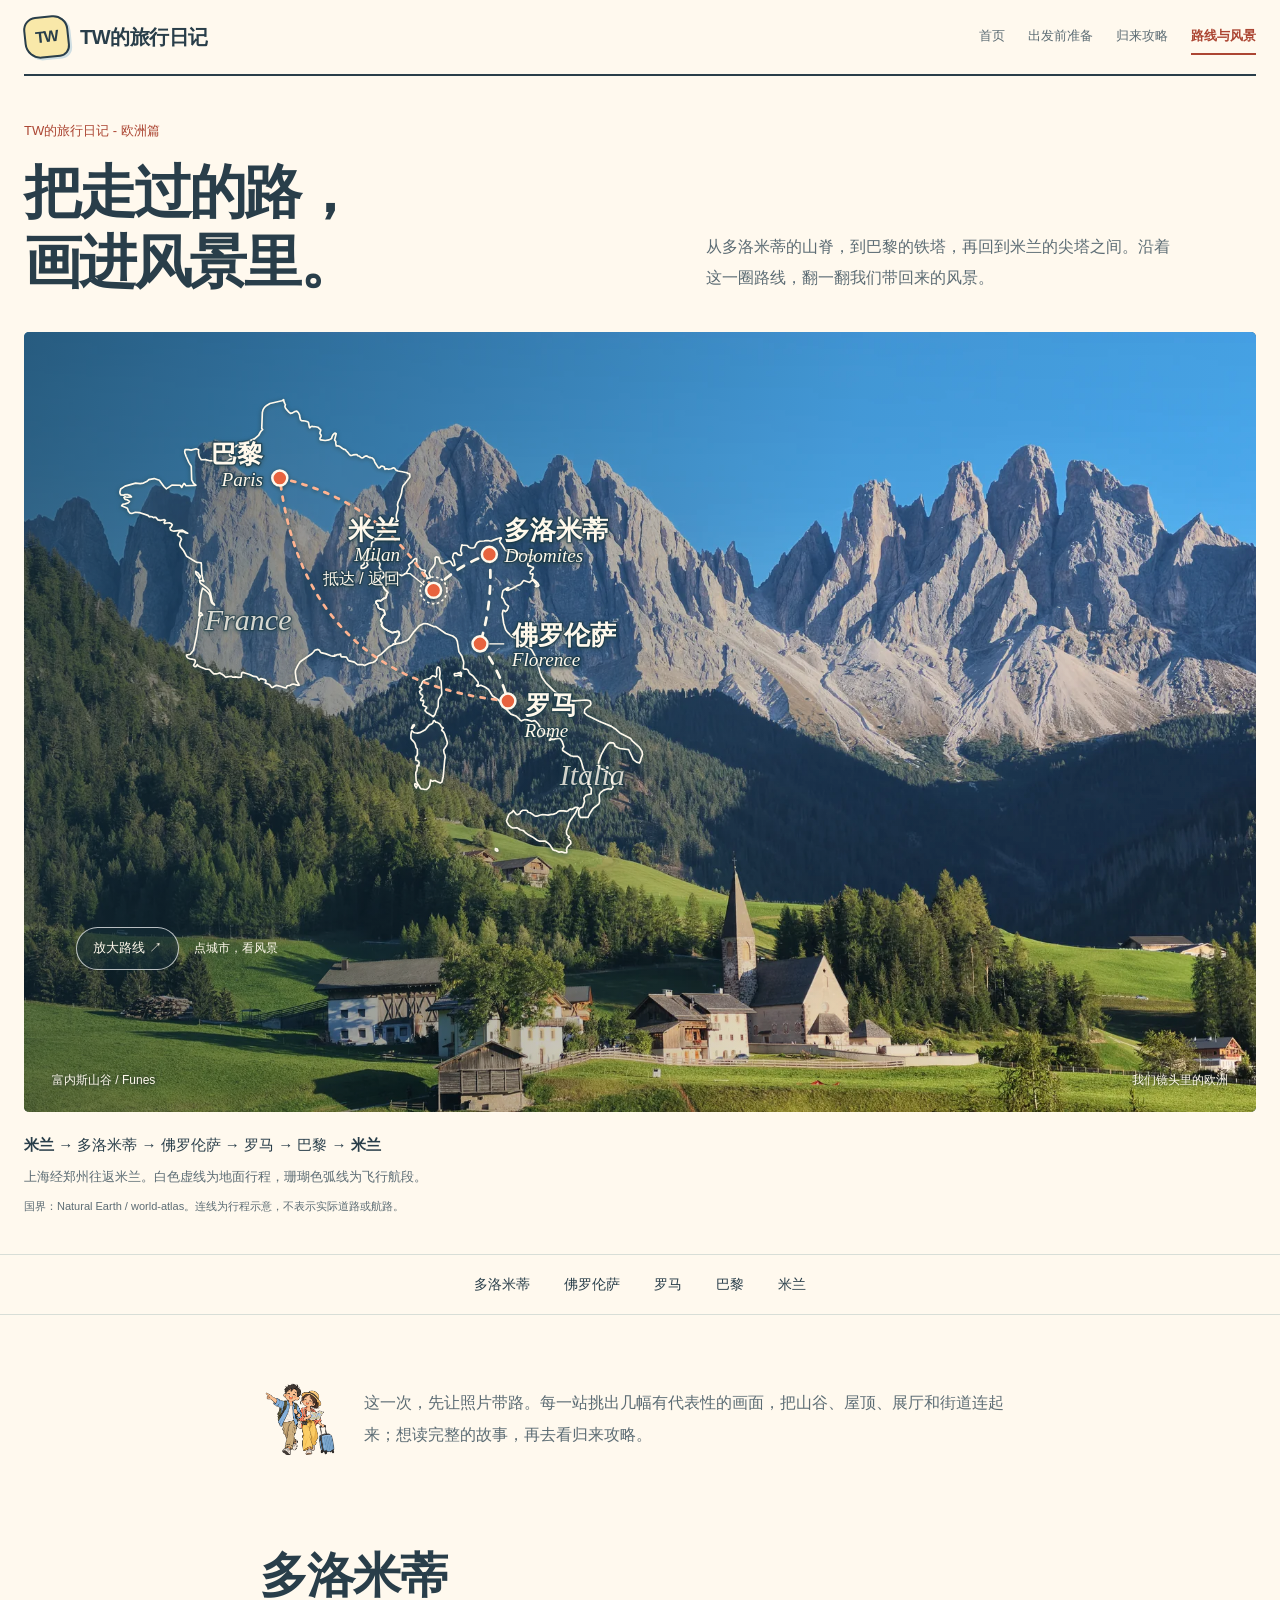
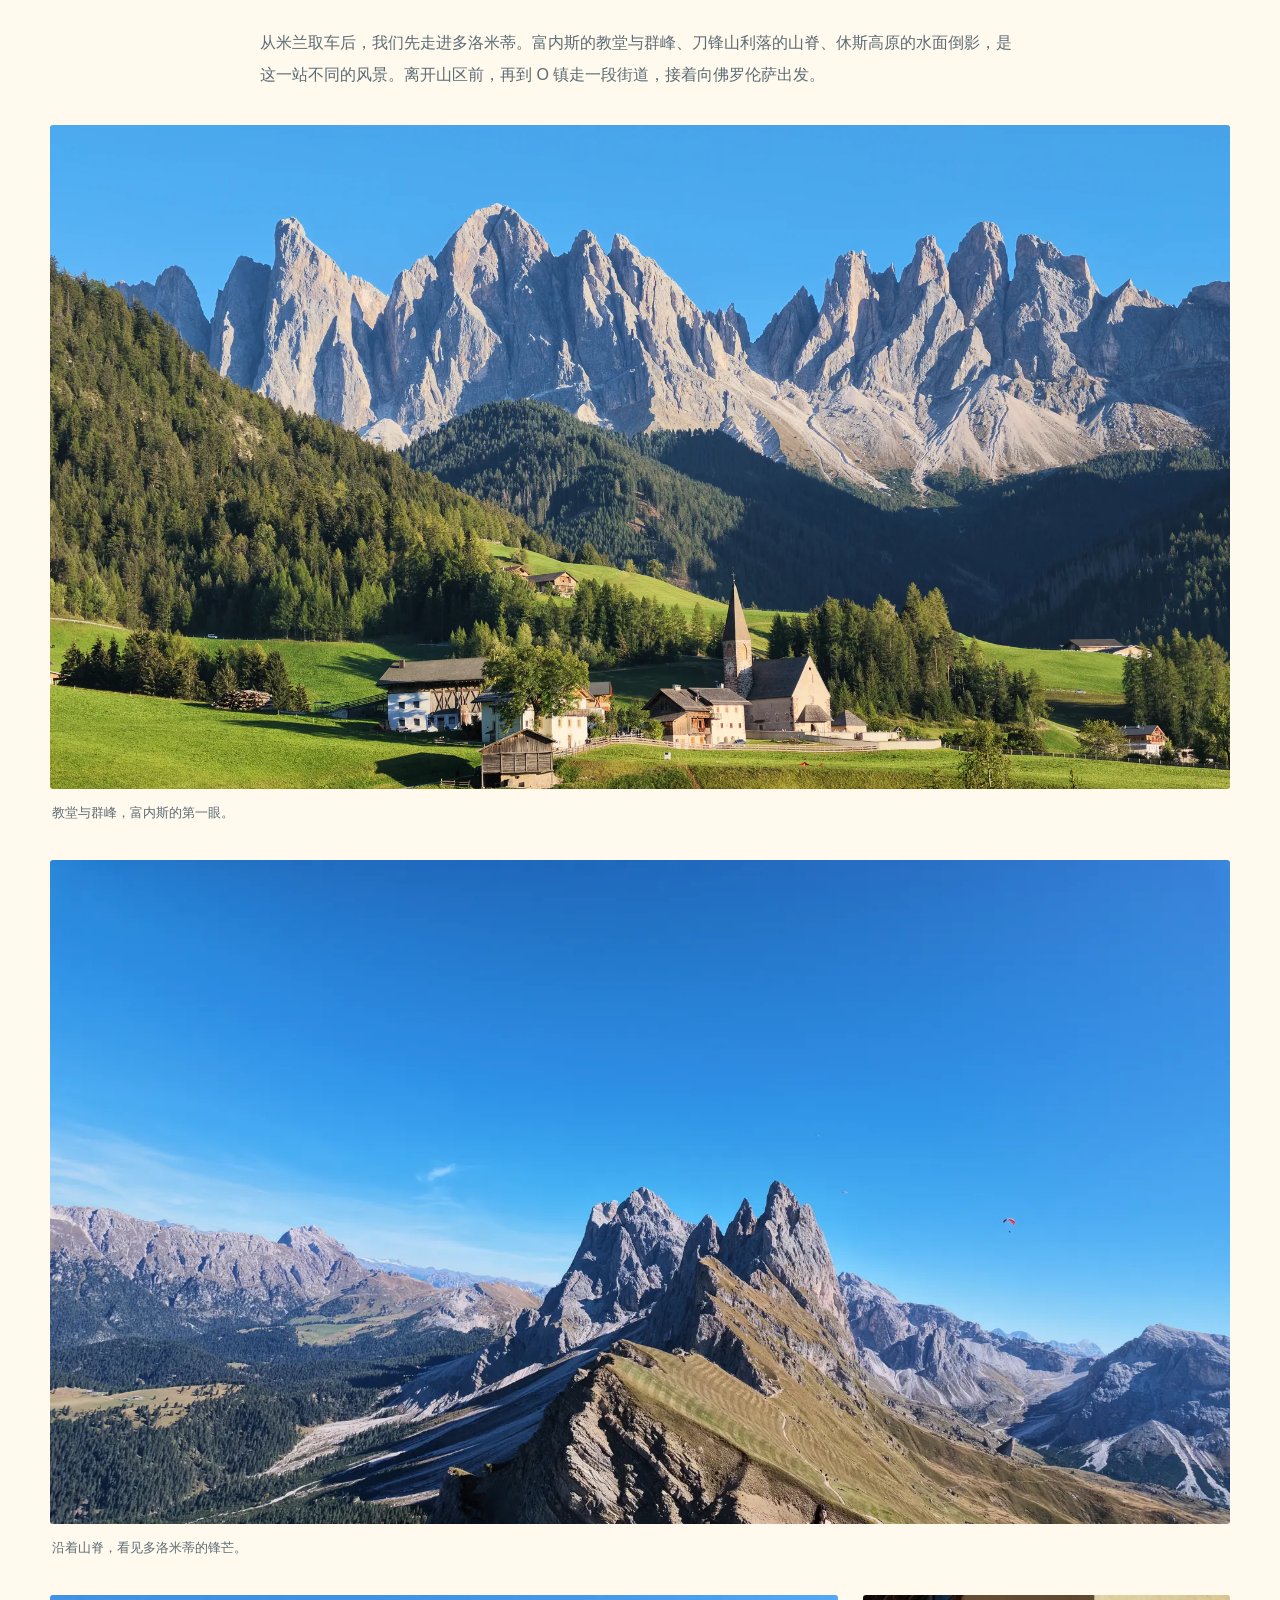
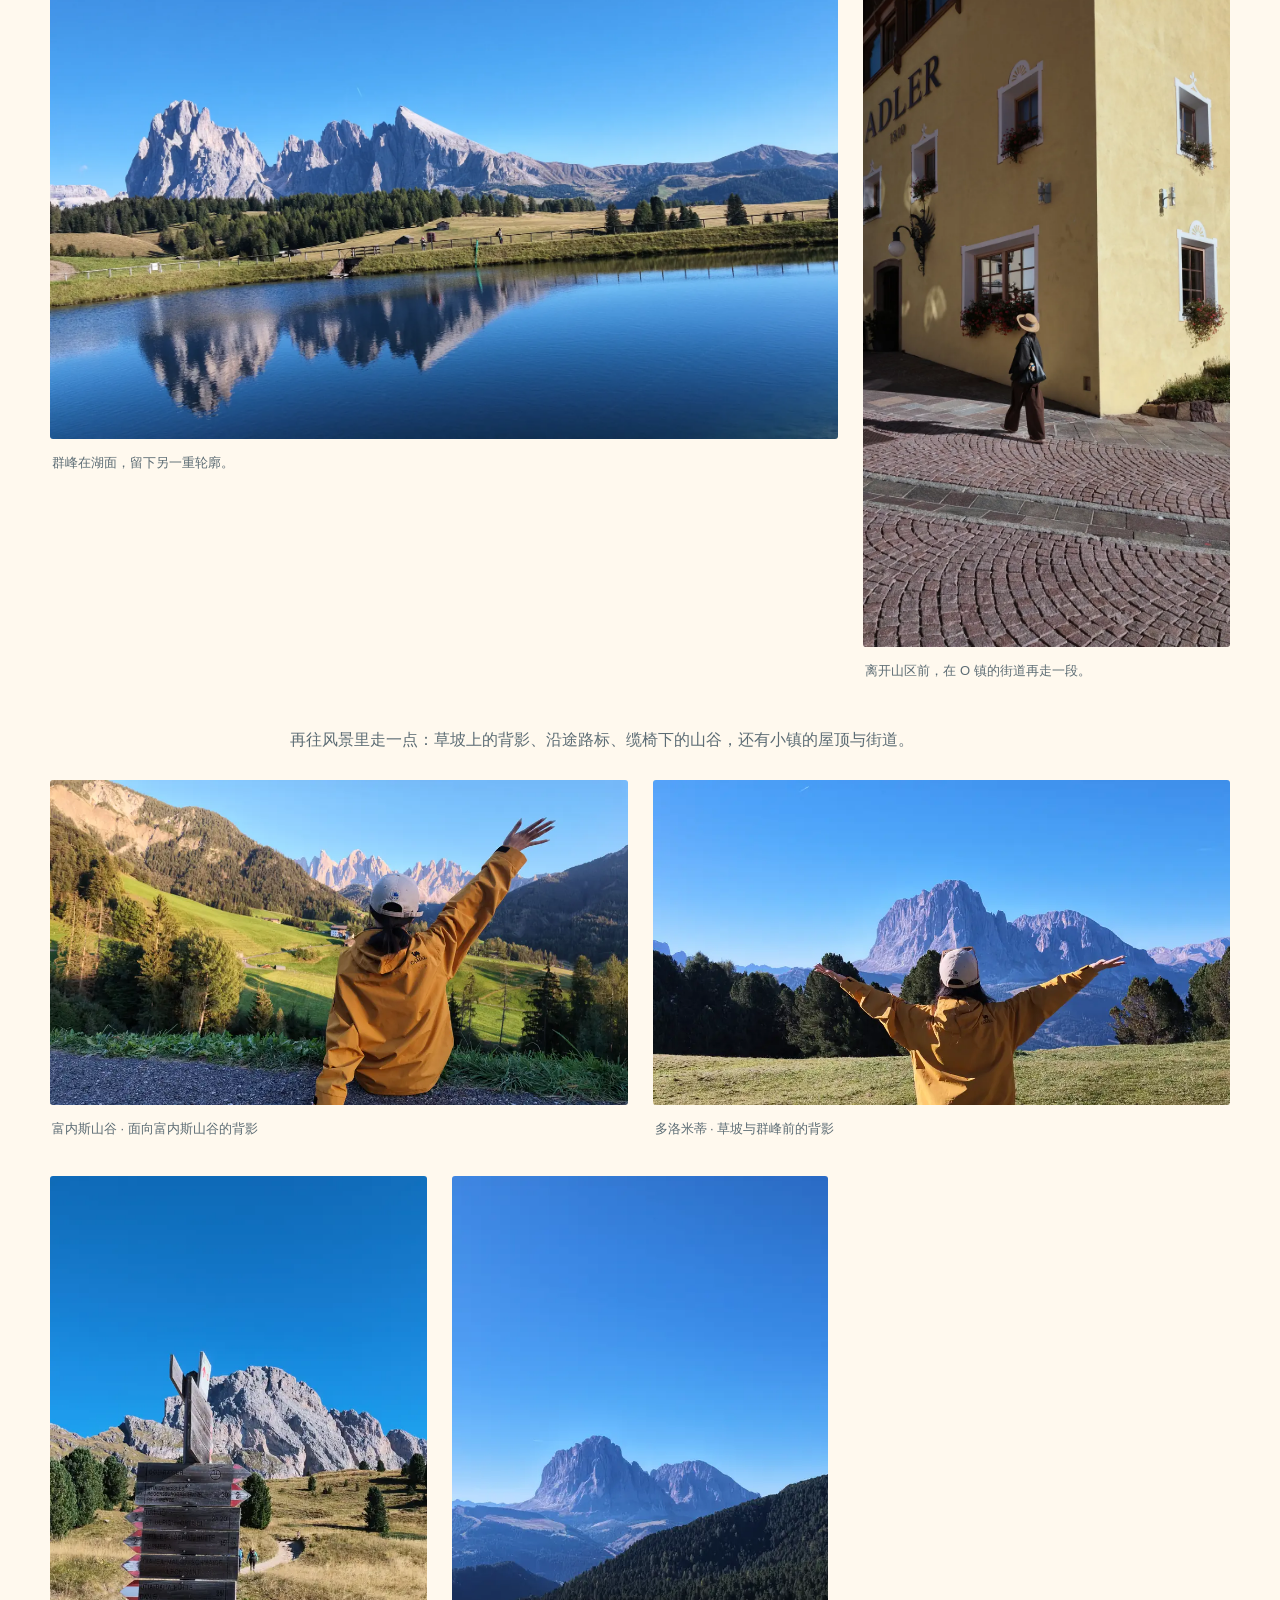
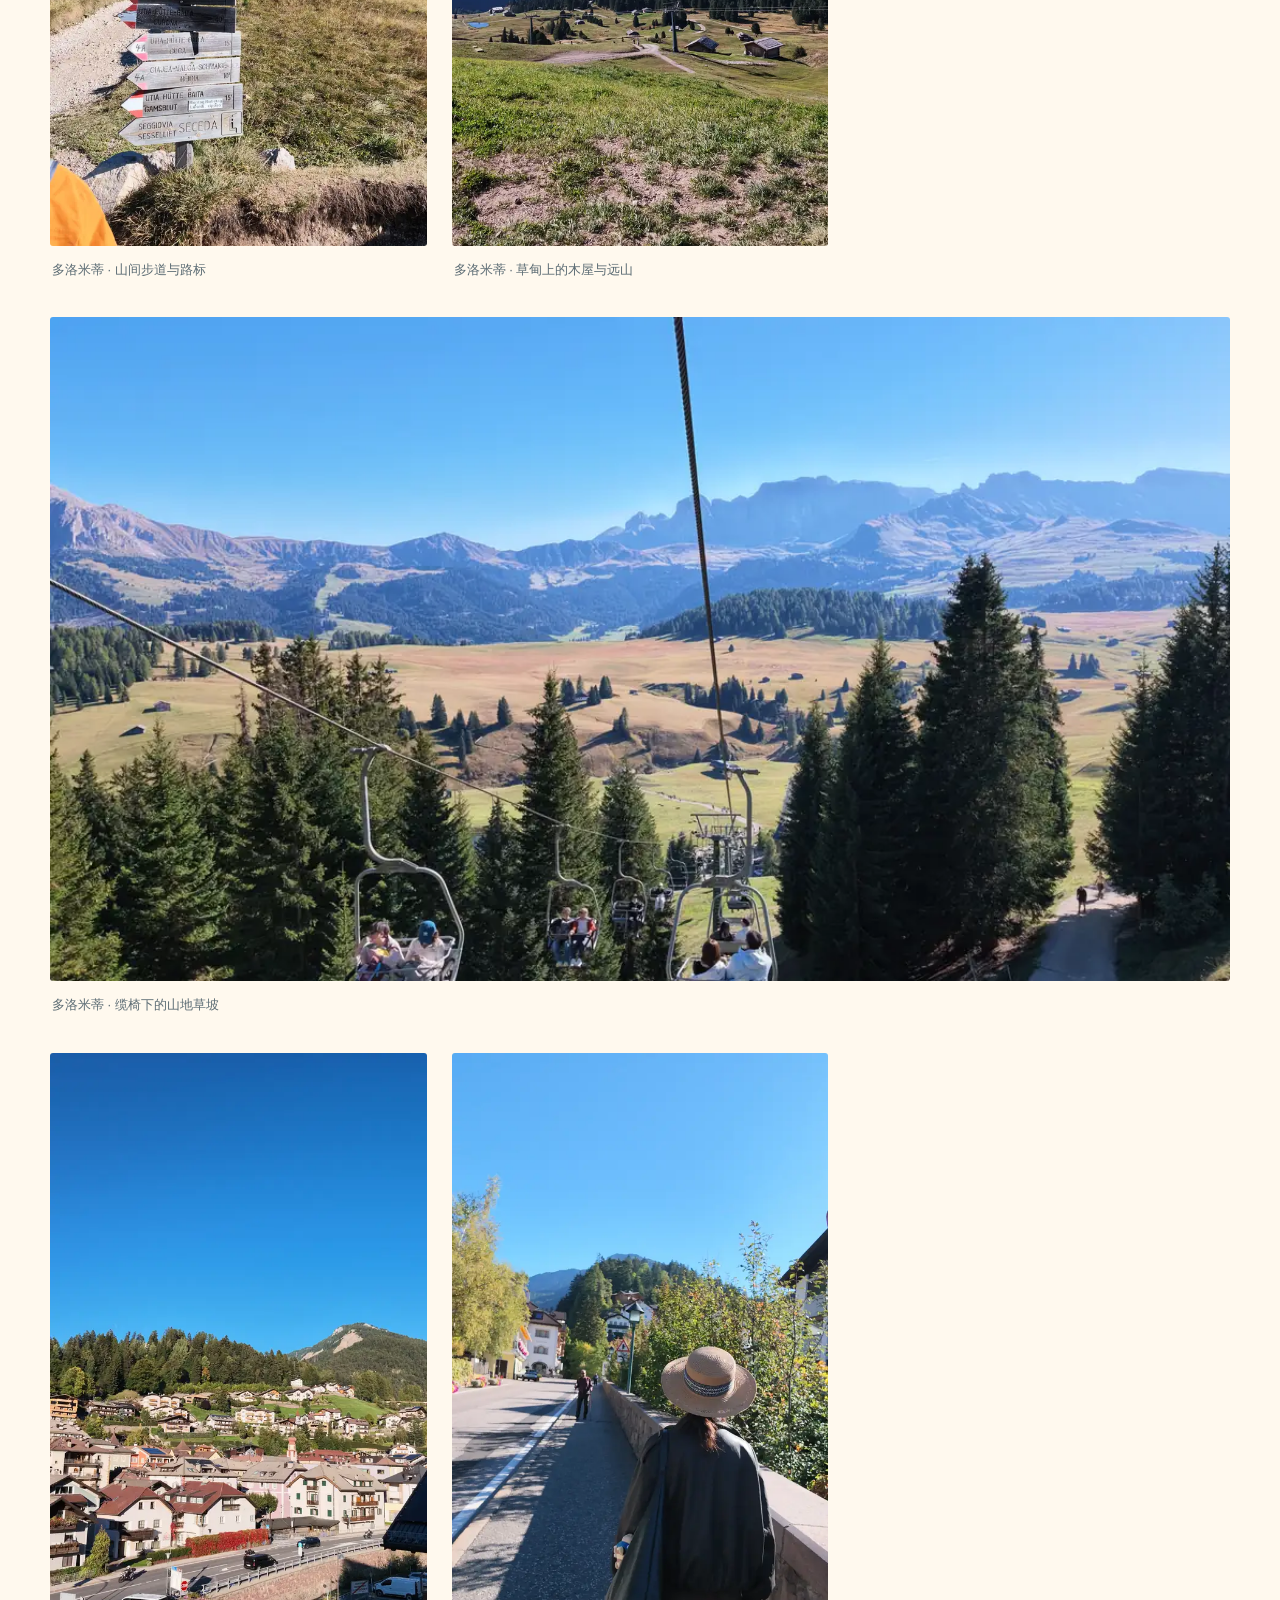
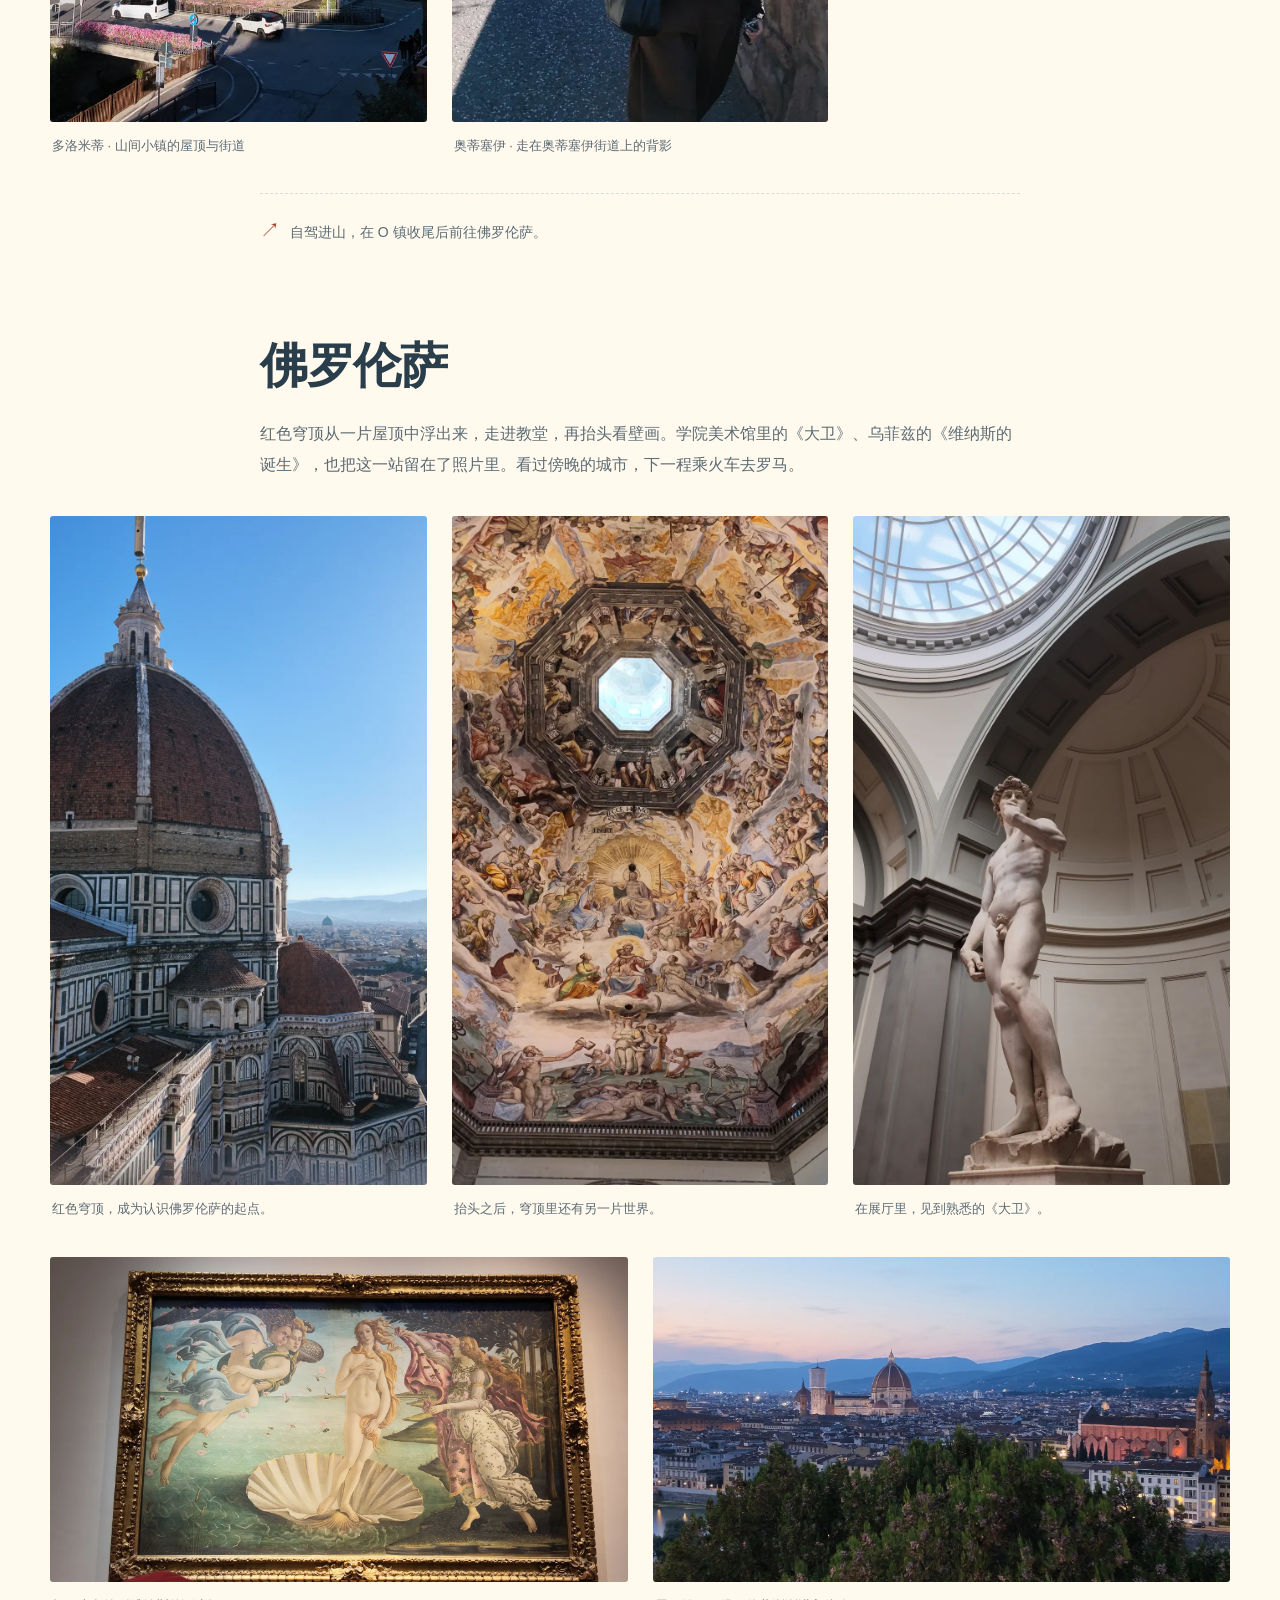
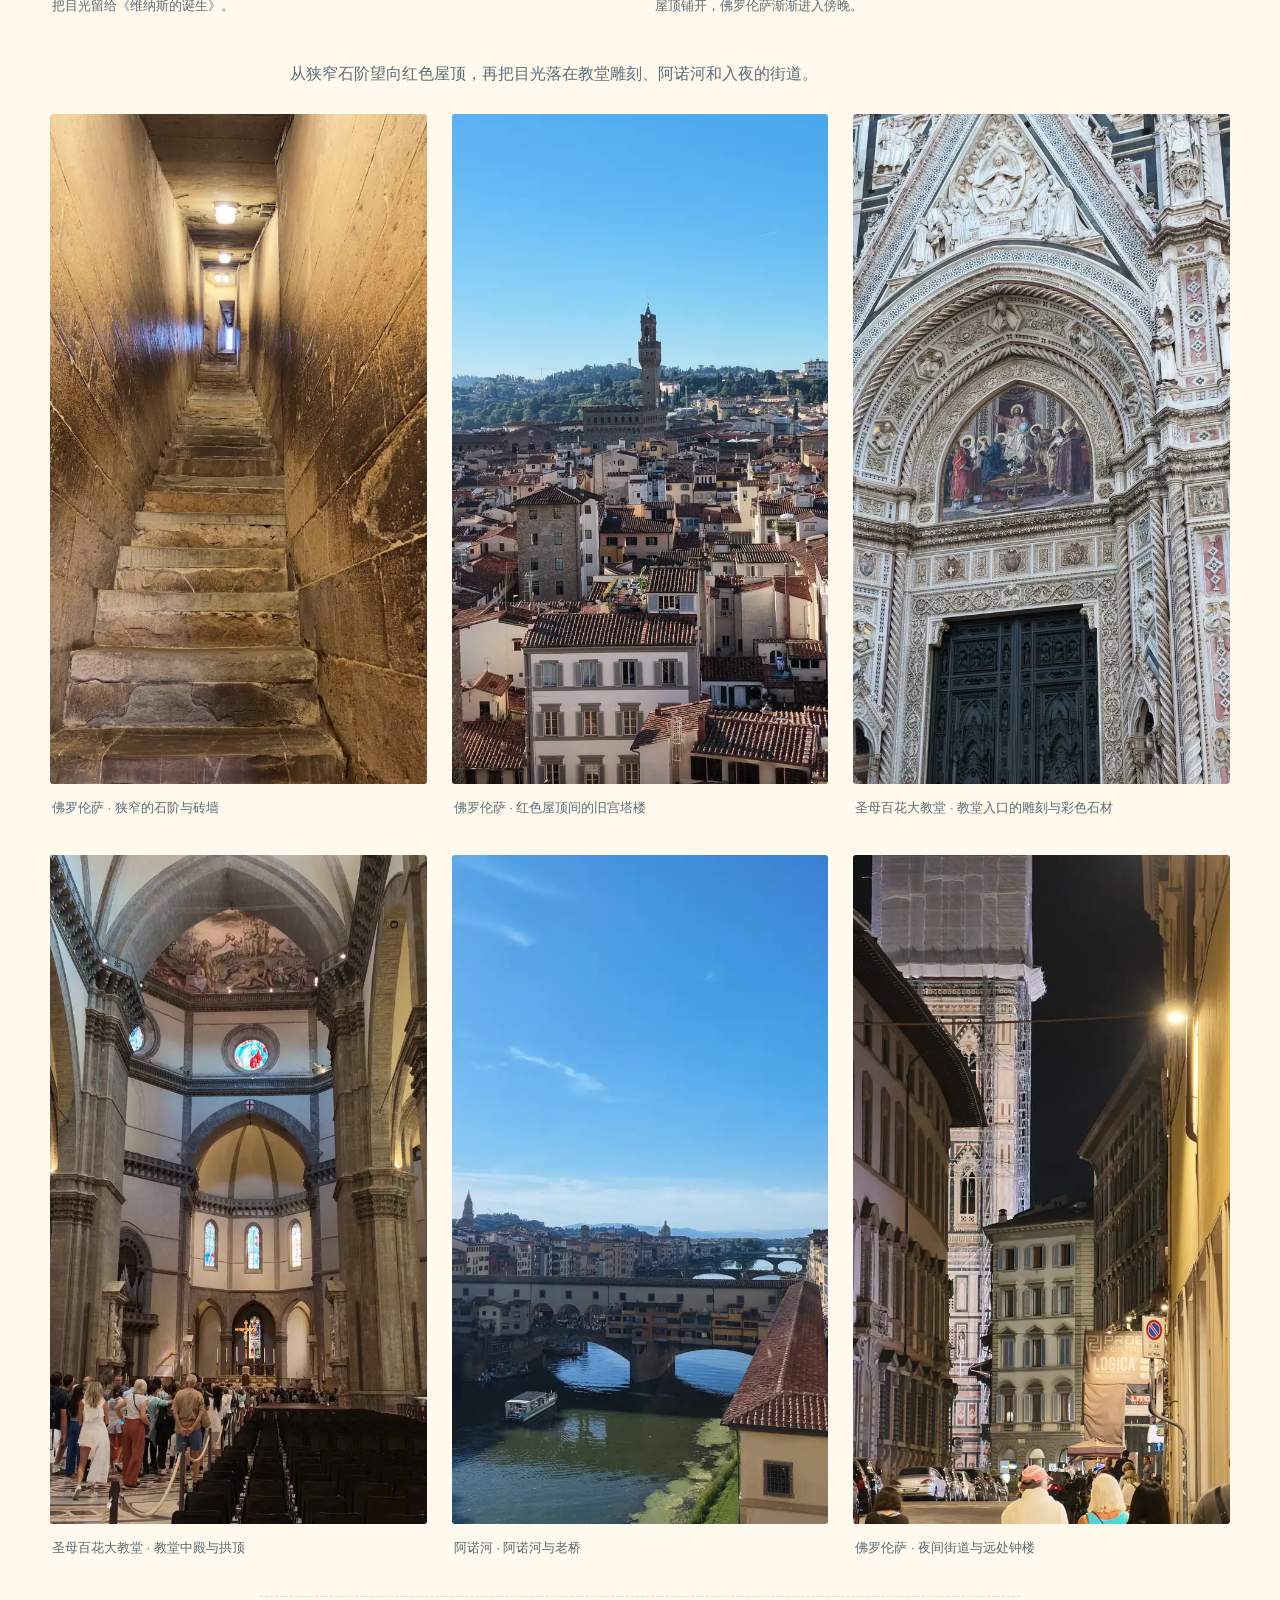
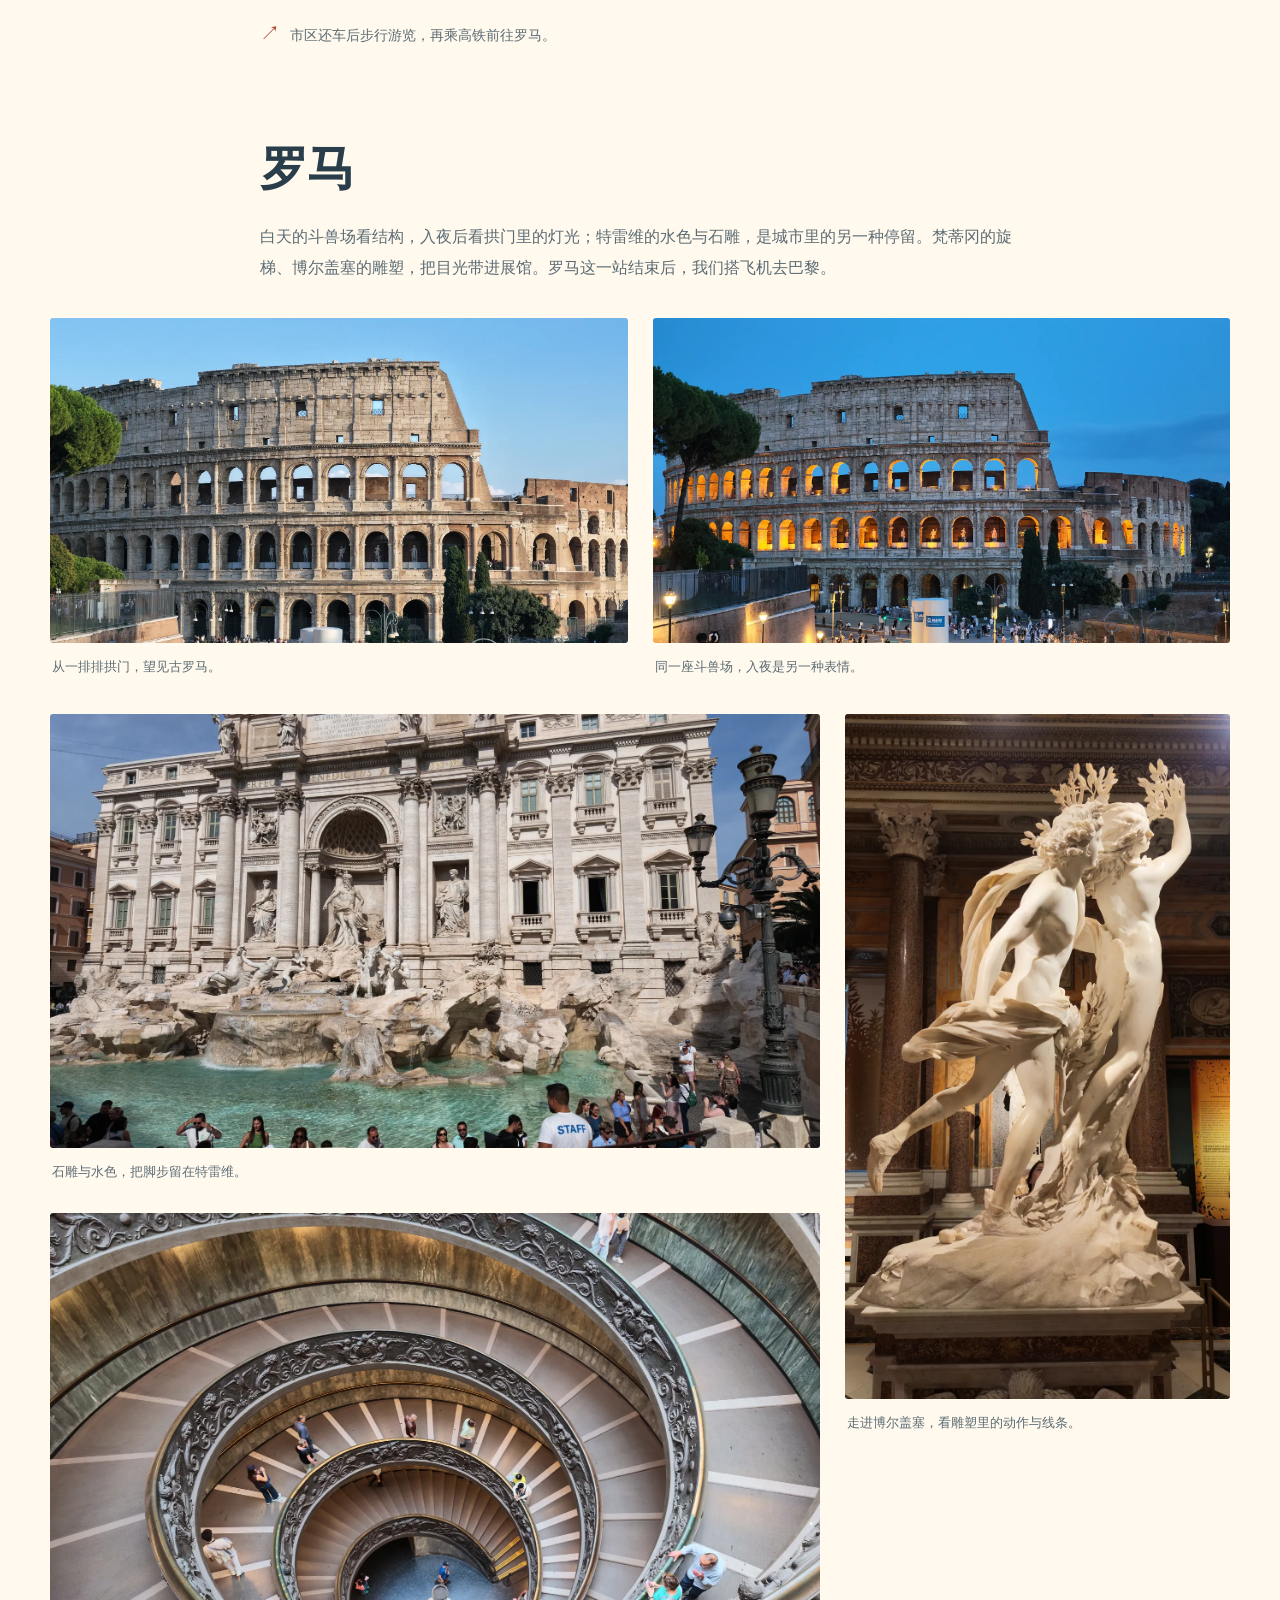
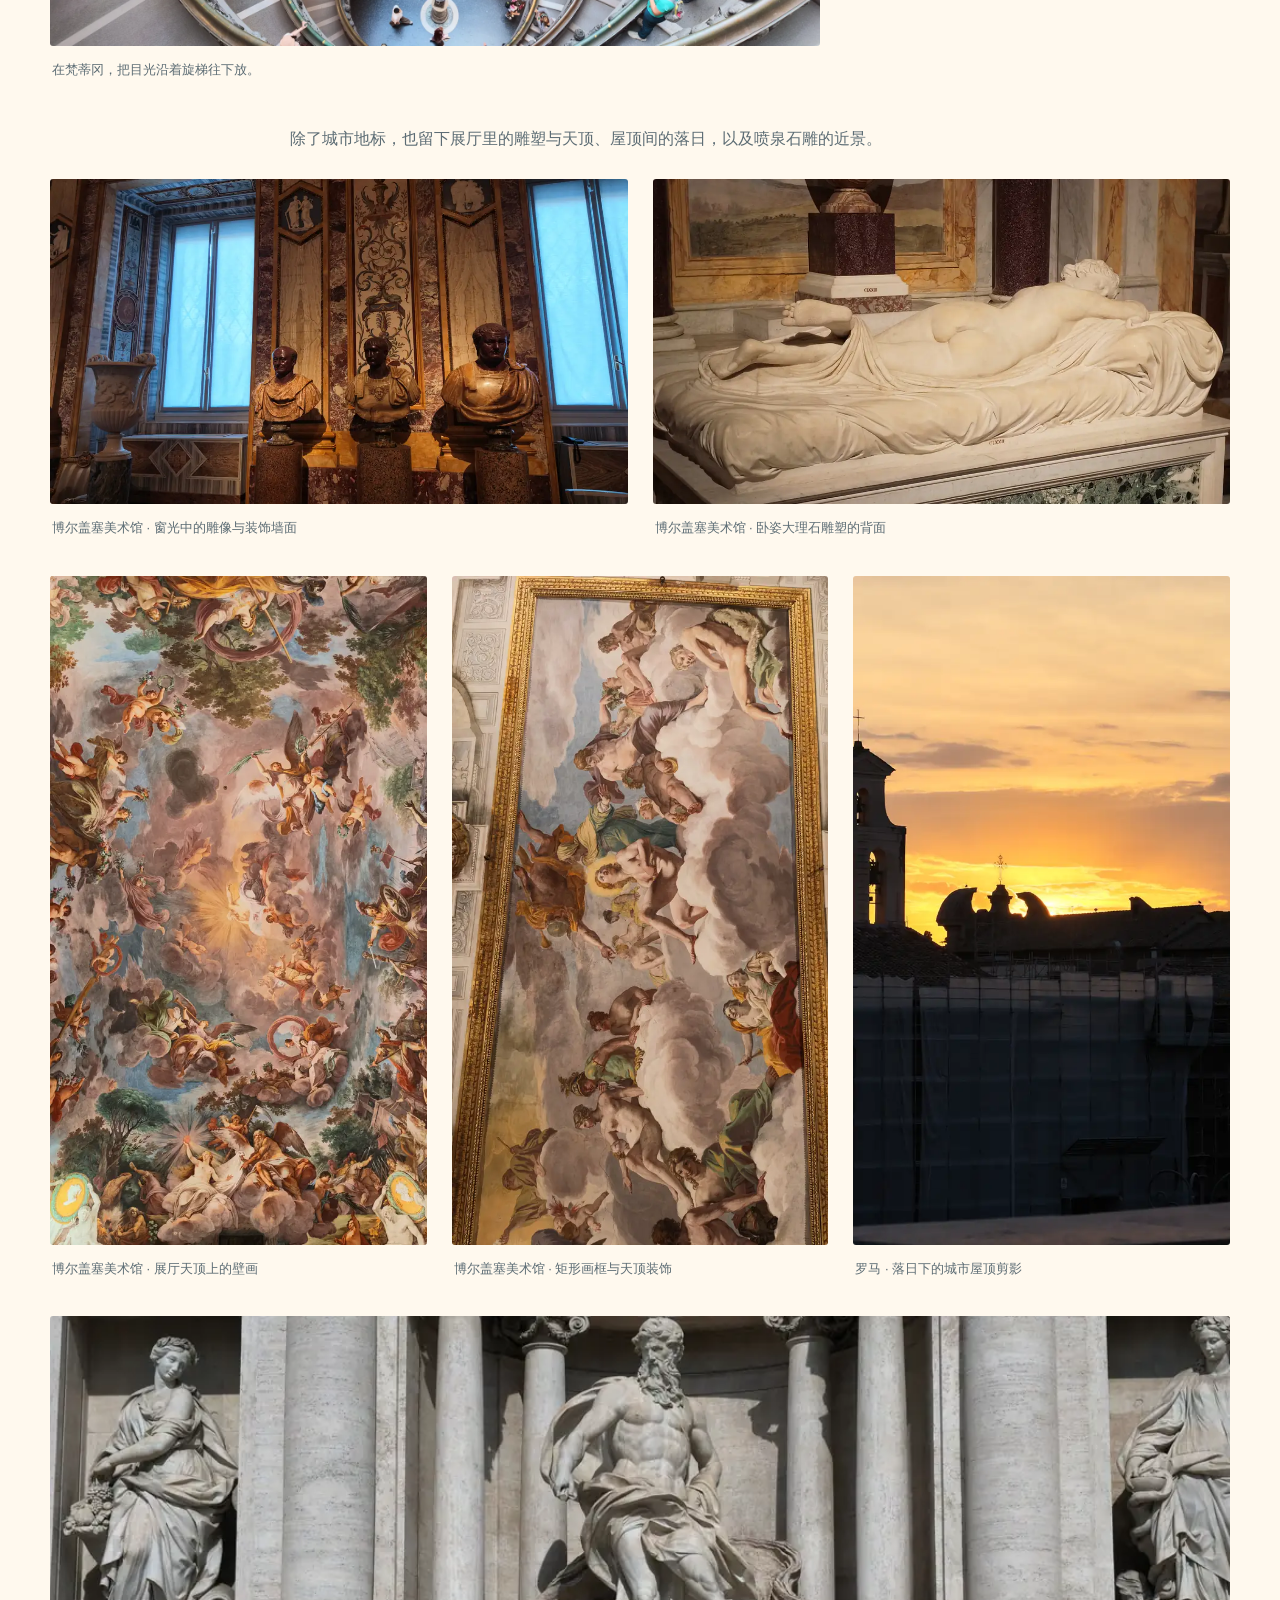
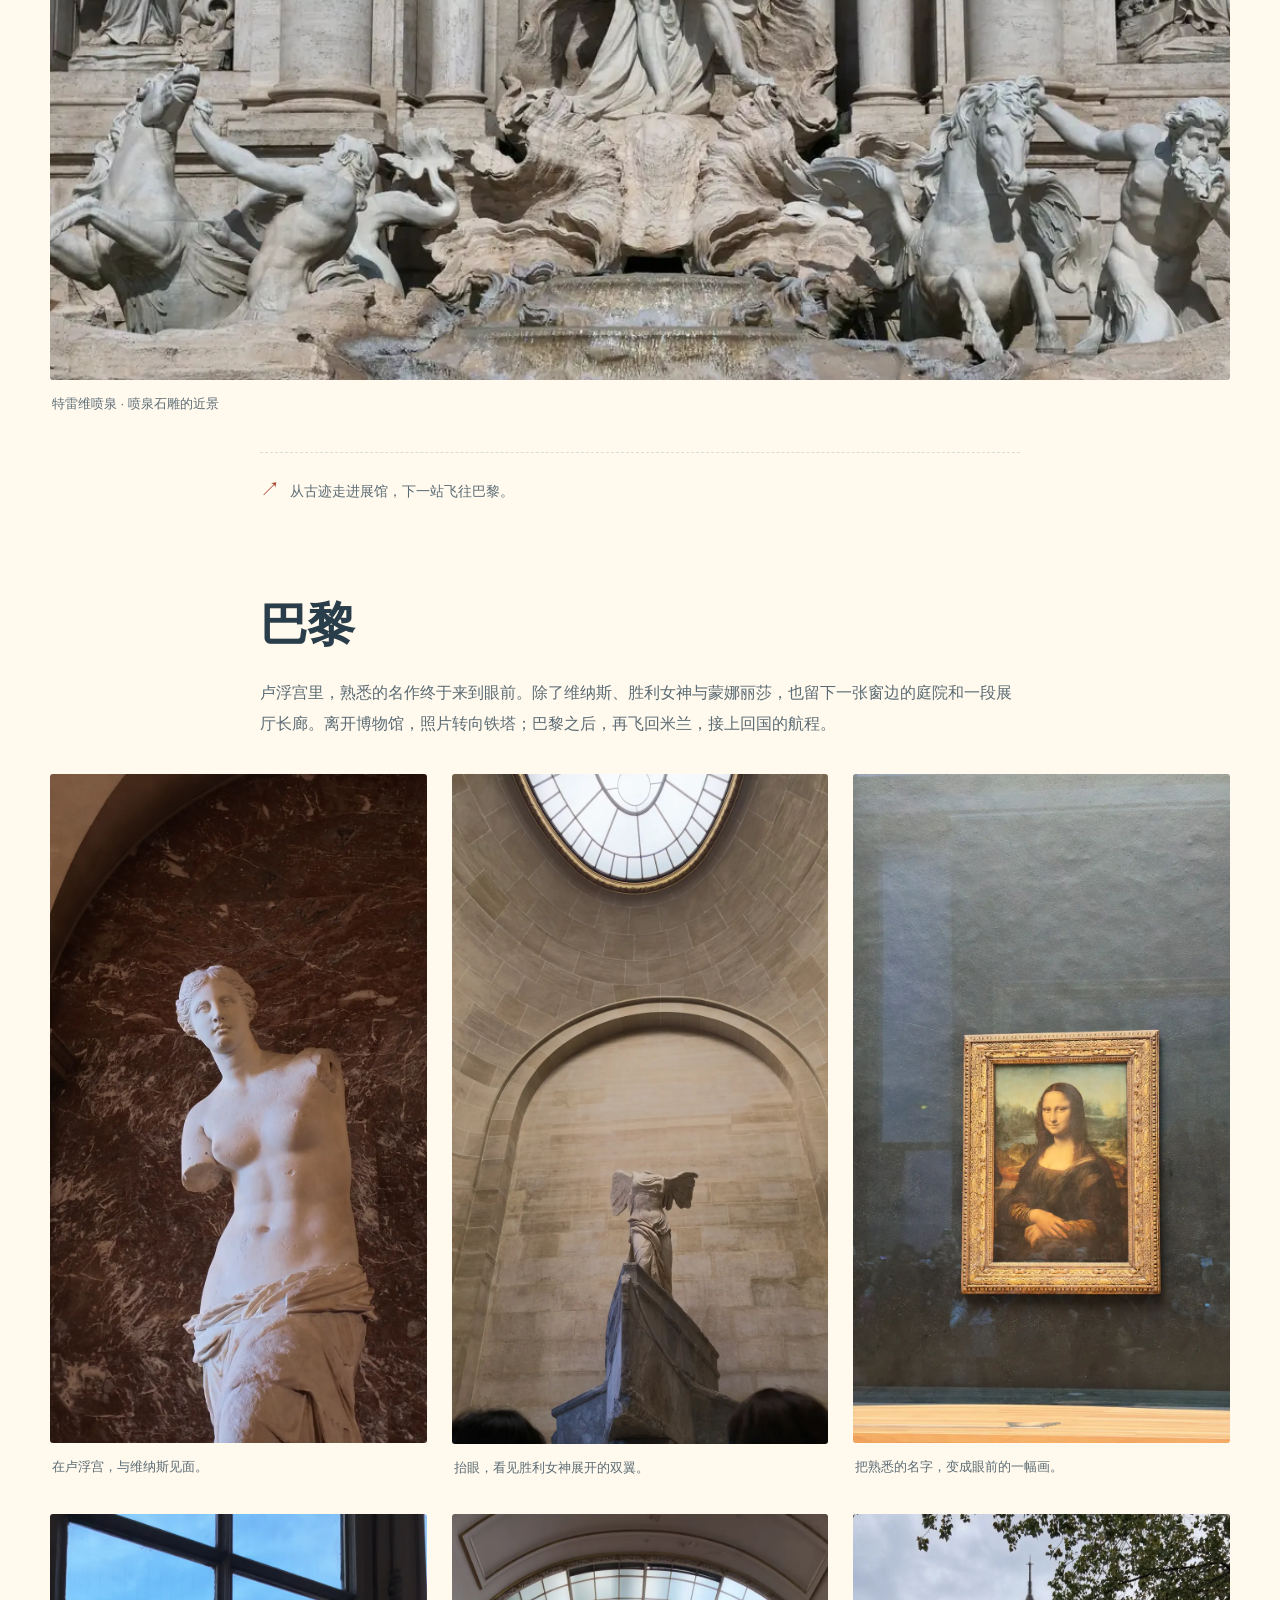
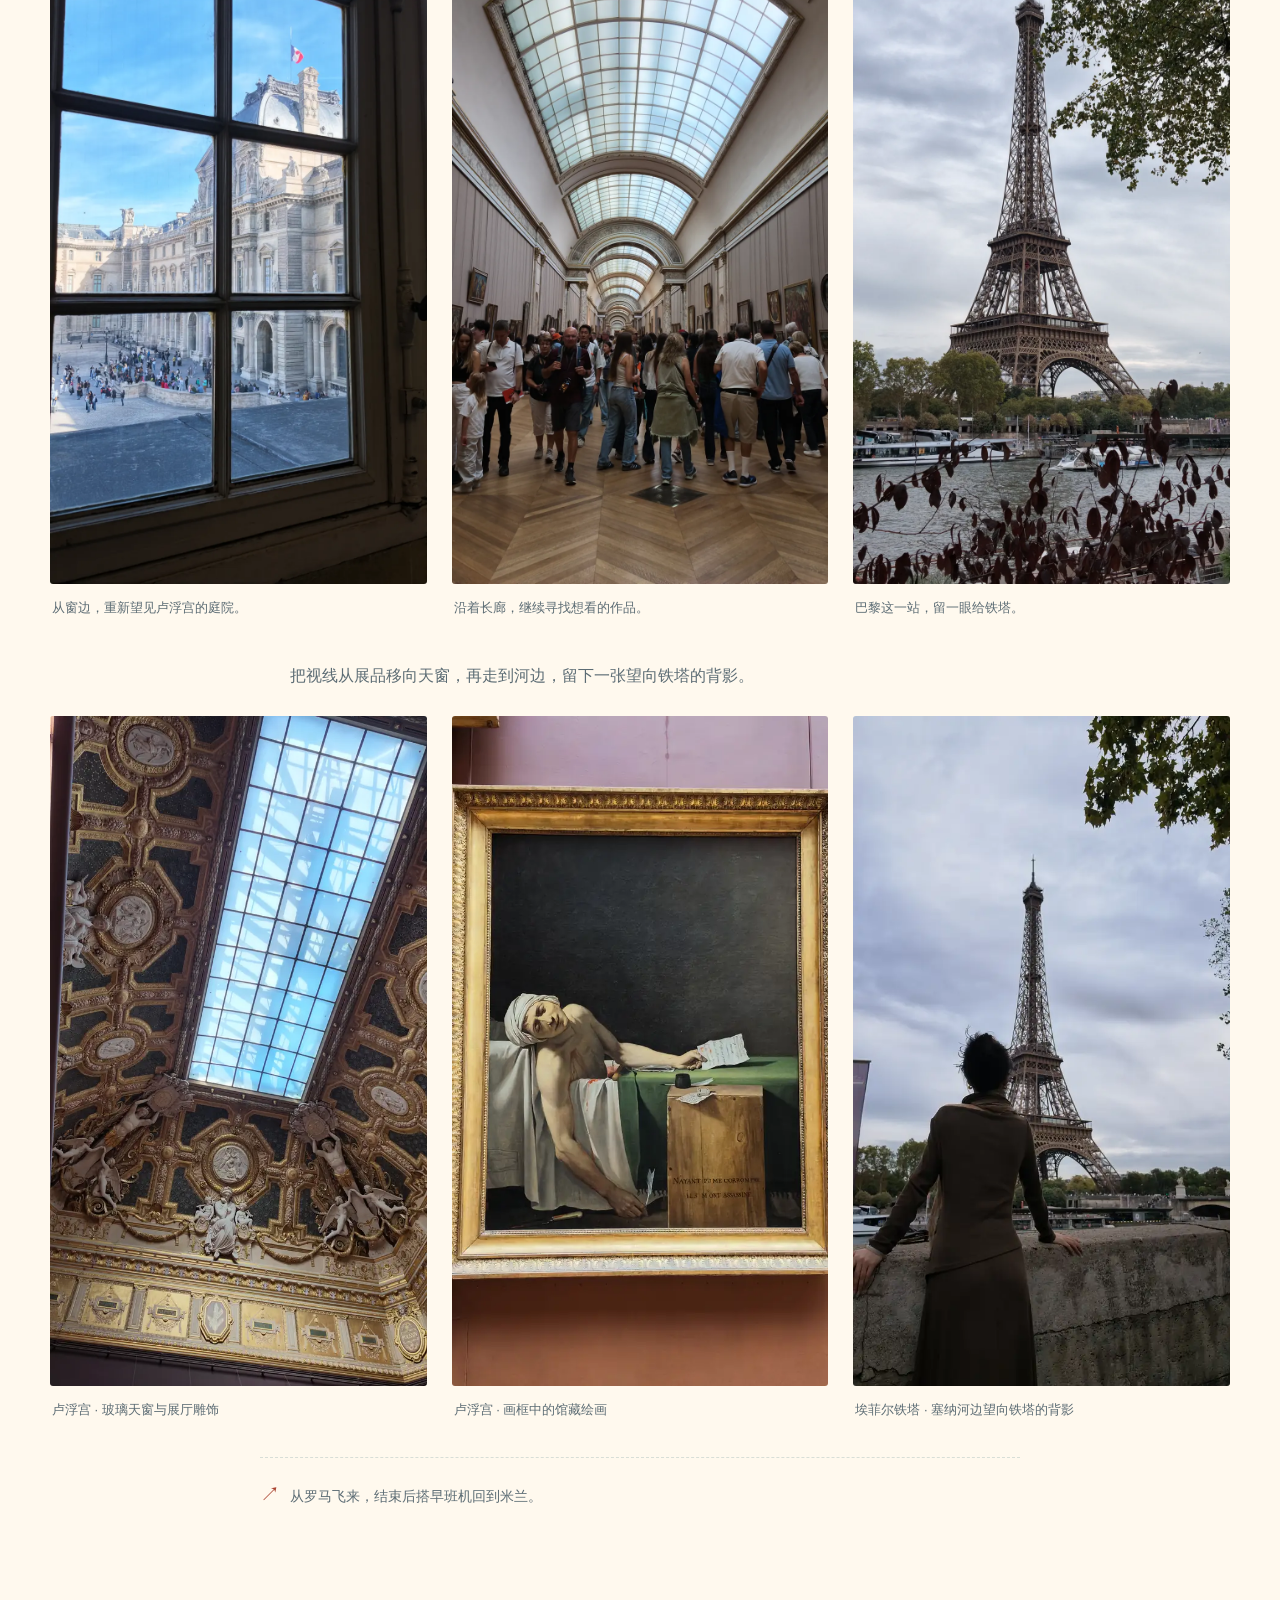
==== commit e1d29f85: "feat(travel): expand scenery gallery after reviewing the full photo collection Constraint: Prefer sc" ====
--- a/public/europe-scenery/index.html
+++ b/public/europe-scenery/index.html
@@ -6,5 +6,7 @@
 
 /* Keep visual map layers transparent to controls; city links retain hit targets. */
 .route-svg{pointer-events:none}.route-svg .map-node{pointer-events:auto}.label-leader{fill:none;stroke:#fff9ec;stroke-width:1.6}.map-tools{position:relative;z-index:2}
-</style></head><body class="scenery"><a class="skip" href="#journey">跳至风景照片</a><header class="tw-site-header" id="top"><a class="tw-site-brand" href="../"><span class="tw-mark" aria-hidden="true">TW</span>TW的旅行日记</a><nav class="tw-site-nav" aria-label="网站导航"><a href="../">首页</a><a href="../travel/">出发前准备</a><a href="../travel-notes/">归来攻略</a><a href="./" aria-current="page">路线与风景</a></nav></header><main><header class="page-heading"><p>TW的旅行日记 - 欧洲篇</p><h1>把走过的路，<br>画进风景里。</h1><p class="lead">从多洛米蒂的山脊，到巴黎的铁塔，再回到米兰的尖塔之间。沿着这一圈路线，翻一翻我们带回来的风景。</p></header><section class="route-poster" aria-label="实拍山景与旅行路线"><img class="poster-photo" src="assets/funes-valley.webp" width="2000" height="1125" fetchpriority="high" alt="我们拍下的富内斯山谷，教堂、草坡与多洛米蒂群峰"><div class="map-layer"><svg class="route-svg" viewBox="0 0 800 730" xmlns="http://www.w3.org/2000/svg" role="img" aria-labelledby="map-title map-desc"><title id="map-title">意大利与法国实际旅行路线</title><desc id="map-desc">米兰抵达，自驾多洛米蒂与佛罗伦萨，火车至罗马，飞往巴黎，再飞回米兰返程。城市节点可以跳转照片章节。</desc><defs><marker id="route-arrow" markerWidth="7" markerHeight="7" refX="7" refY="3.5" orient="auto" markerUnits="userSpaceOnUse"><path d="M0 0L7 3.5L0 7" fill="currentColor"/></marker></defs><path class="country" d="M405.6,279.5 L406.5,280.4 L408.5,281.3 L413.8,280.0 L417.1,278.8 L419.5,277.5 L421.0,277.7 L426.2,279.7 L428.0,278.7 L431.8,276.1 L432.3,274.6 L435.2,270.4 L435.3,269.4 L434.1,266.7 L434.5,266.1 L438.2,263.4 L440.0,260.9 L441.9,259.3 L443.3,259.3 L443.7,259.8 L443.9,261.0 L443.7,265.7 L444.3,267.1 L447.2,270.5 L449.2,272.3 L454.0,273.6 L454.1,274.3 L452.9,276.8 L455.8,279.8 L456.3,282.0 L457.6,283.2 L459.5,282.6 L460.1,281.4 L459.4,279.4 L458.8,277.3 L458.9,276.1 L459.5,274.6 L460.7,272.7 L464.3,268.1 L465.6,265.5 L465.9,261.4 L465.9,258.1 L467.0,257.3 L469.6,257.9 L470.3,257.9 L470.7,259.9 L471.8,263.1 L473.0,264.7 L474.4,265.1 L476.1,265.1 L480.0,263.2 L482.6,262.3 L484.1,262.5 L485.0,263.9 L486.9,267.4 L488.0,267.8 L489.2,267.4 L489.7,266.8 L489.2,265.5 L488.7,262.5 L488.0,260.2 L487.0,259.2 L486.8,257.8 L487.4,255.4 L488.1,253.2 L489.4,252.7 L491.1,252.4 L493.1,254.6 L495.5,255.4 L497.4,255.2 L497.7,253.9 L497.6,252.5 L496.5,250.7 L496.7,247.9 L498.0,242.8 L498.0,242.8 L498.6,243.2 L501.3,243.3 L504.4,243.6 L506.2,245.7 L508.0,246.4 L510.8,246.6 L512.5,246.3 L513.4,245.5 L514.4,243.1 L516.3,240.0 L519.3,238.5 L524.3,238.2 L526.9,237.6 L529.6,237.7 L531.5,238.2 L533.5,238.1 L538.8,236.0 L544.2,234.3 L545.0,234.5 L545.1,235.1 L544.1,236.4 L543.1,238.1 L543.8,240.1 L546.8,244.0 L548.5,247.0 L550.1,249.2 L552.5,250.4 L555.7,251.1 L558.4,251.4 L561.3,252.2 L571.0,254.3 L576.0,254.9 L579.8,255.0 L585.4,256.4 L585.4,256.4 L584.8,258.6 L583.7,259.2 L581.7,260.5 L579.4,262.3 L577.3,264.3 L576.8,266.5 L577.3,267.9 L577.9,268.4 L578.7,268.0 L579.8,268.2 L581.2,269.0 L583.5,269.8 L583.6,270.5 L583.2,271.5 L581.3,273.2 L579.7,275.1 L579.5,276.3 L579.7,277.1 L580.2,277.7 L582.7,277.4 L583.1,278.1 L581.9,283.0 L582.3,283.9 L584.4,284.7 L586.0,285.9 L588.9,289.0 L590.1,291.5 L589.3,292.3 L587.4,292.8 L586.0,292.5 L586.0,292.5 L587.6,291.0 L583.4,285.5 L581.6,285.5 L579.1,287.9 L572.1,285.5 L570.7,286.5 L569.8,288.3 L567.4,290.7 L564.0,291.7 L560.1,294.2 L556.1,296.0 L553.0,297.4 L551.3,297.1 L554.1,294.2 L552.8,294.1 L549.1,296.2 L547.0,298.0 L546.3,300.9 L545.6,305.9 L547.3,307.1 L550.2,313.5 L553.7,316.3 L553.0,318.9 L552.1,320.9 L550.0,322.7 L548.2,321.4 L547.1,321.4 L546.3,325.6 L547.9,336.6 L550.3,344.4 L552.7,347.7 L558.2,353.0 L564.1,355.7 L574.5,364.5 L580.2,367.3 L581.7,368.8 L585.2,375.5 L588.2,383.3 L591.4,395.4 L593.7,401.3 L598.4,408.0 L608.1,417.6 L616.8,424.6 L624.9,428.8 L631.3,429.6 L646.3,428.6 L649.0,429.0 L651.8,430.2 L652.4,433.2 L651.4,435.2 L648.2,437.2 L645.0,440.1 L644.6,444.0 L647.6,446.8 L662.1,454.1 L677.0,460.2 L681.6,463.3 L687.0,468.1 L699.9,474.7 L702.1,477.9 L710.0,484.7 L713.5,490.0 L714.2,494.1 L712.5,498.2 L711.8,501.1 L710.4,504.1 L707.0,503.0 L703.2,500.0 L697.5,488.0 L687.1,486.7 L684.9,485.8 L681.1,483.7 L681.0,482.4 L680.0,480.6 L679.1,480.0 L675.0,479.7 L672.3,481.6 L669.0,486.3 L665.3,493.0 L661.6,502.7 L661.4,506.6 L663.4,510.5 L669.5,512.6 L674.2,516.0 L677.3,519.5 L677.6,527.9 L678.9,532.7 L676.9,535.4 L672.9,534.8 L667.7,536.5 L663.9,539.6 L662.3,542.5 L662.7,550.2 L662.0,553.0 L654.9,558.5 L651.2,564.1 L650.2,566.4 L648.9,569.1 L639.9,569.2 L637.8,565.9 L637.7,561.1 L639.3,558.1 L642.6,556.7 L644.7,550.5 L644.0,546.0 L645.4,544.0 L646.5,542.6 L649.1,541.8 L652.6,541.0 L652.9,534.7 L650.2,531.8 L649.3,527.9 L647.9,520.4 L643.3,510.9 L640.9,502.4 L639.1,498.2 L636.2,495.9 L630.9,496.0 L628.3,495.4 L619.0,489.4 L618.4,488.4 L618.4,486.9 L620.0,484.5 L619.0,481.3 L617.9,478.2 L616.1,475.5 L614.1,474.2 L609.9,475.1 L608.5,475.7 L605.8,475.4 L603.8,476.6 L602.6,476.7 L605.8,472.0 L605.0,471.0 L601.8,469.1 L597.4,468.8 L596.2,468.5 L595.5,469.7 L594.7,469.1 L594.8,467.0 L589.6,457.7 L586.3,454.0 L584.6,453.3 L581.5,454.1 L576.3,452.4 L573.2,452.0 L571.5,452.5 L568.9,453.6 L567.6,452.9 L567.2,451.7 L562.5,447.7 L556.6,445.5 L545.2,433.2 L541.7,428.6 L534.4,423.5 L529.8,416.0 L526.1,413.3 L520.6,411.0 L519.4,411.3 L517.7,412.1 L516.5,412.2 L515.5,411.3 L516.5,410.3 L517.6,409.8 L517.2,407.0 L511.0,399.5 L507.4,397.1 L506.4,395.6 L505.6,393.6 L504.8,392.3 L503.1,391.5 L501.6,391.7 L499.6,391.1 L499.7,387.5 L500.1,384.7 L499.8,382.4 L497.9,376.2 L494.4,370.9 L492.4,358.3 L490.8,354.8 L487.0,352.0 L478.5,349.0 L466.7,340.8 L464.1,340.7 L457.0,337.5 L452.5,337.0 L446.8,339.8 L439.8,347.7 L434.1,355.8 L432.0,357.4 L424.8,360.2 L418.3,361.5 L418.3,361.5 L418.2,359.4 L418.0,357.9 L419.1,356.1 L420.9,354.1 L422.6,351.5 L423.2,349.7 L422.9,348.5 L422.2,346.6 L421.1,346.5 L415.0,348.0 L413.5,347.6 L409.0,345.3 L404.1,342.3 L402.3,340.2 L401.6,338.1 L402.1,336.7 L401.7,335.4 L400.7,333.6 L401.6,331.6 L403.2,329.0 L403.9,327.3 L405.2,326.9 L405.8,325.8 L404.8,321.6 L404.2,320.9 L403.4,320.4 L402.0,320.3 L399.7,319.5 L397.9,318.0 L397.5,316.1 L396.7,314.2 L395.1,312.4 L395.0,310.6 L396.7,309.6 L399.1,309.5 L400.7,309.9 L404.5,306.9 L405.9,306.6 L407.1,305.9 L408.1,301.7 L409.0,300.5 L409.2,299.7 L408.4,298.9 L405.4,295.9 L403.9,292.8 L401.8,289.4 L399.8,287.9 L399.4,286.7 L399.3,285.1 L399.8,283.8 L403.4,281.8 L405.6,279.5 Z"/><path class="country" d="M496.4,395.2 L497.3,396.6 L497.4,397.4 L496.8,398.3 L497.1,400.4 L494.8,398.7 L491.4,399.6 L489.3,399.4 L488.7,397.8 L489.2,396.9 L492.4,396.7 L493.5,396.2 L495.4,396.4 L496.4,395.2 Z"/><path class="country" d="M591.8,472.8 L590.6,473.1 L589.9,472.8 L589.6,472.2 L590.0,470.9 L592.5,471.7 L592.4,472.4 L591.8,472.8 Z"/><path class="country" d="M541.0,609.2 L539.7,609.5 L538.0,608.4 L537.9,606.8 L538.2,606.3 L540.3,607.0 L540.9,608.6 L541.0,609.2 Z"/><path class="country" d="M635.9,559.5 L634.0,563.5 L633.2,564.9 L626.7,574.4 L626.0,576.6 L625.5,579.0 L624.8,581.0 L624.0,583.0 L623.1,585.5 L623.2,588.3 L623.6,589.7 L624.3,590.6 L625.6,591.5 L626.6,592.8 L625.0,594.0 L626.8,596.3 L628.1,597.7 L628.3,599.1 L628.3,600.6 L625.4,603.2 L624.2,604.6 L623.5,606.5 L623.2,608.3 L623.5,609.9 L623.4,611.5 L620.5,611.3 L617.4,610.3 L614.4,610.8 L610.0,608.8 L608.5,608.6 L607.0,607.8 L603.3,602.0 L600.4,599.4 L597.3,597.5 L594.1,597.4 L590.9,597.6 L588.1,596.5 L582.4,592.5 L576.3,589.2 L573.7,587.2 L572.5,585.8 L571.1,584.8 L567.6,583.9 L564.4,581.7 L563.1,581.6 L560.0,581.8 L558.4,581.7 L556.9,580.9 L553.8,578.3 L551.8,574.8 L551.4,573.2 L552.7,569.2 L554.4,565.3 L555.8,564.2 L557.5,563.4 L558.5,562.2 L559.4,560.8 L562.5,564.9 L564.0,565.9 L565.3,565.7 L567.8,564.2 L568.0,562.6 L570.8,560.6 L574.3,560.6 L576.0,560.9 L576.9,562.8 L578.2,563.3 L579.8,563.6 L584.9,567.1 L586.4,567.6 L587.8,567.7 L591.8,566.3 L594.8,565.7 L601.2,566.5 L604.7,565.6 L607.1,565.5 L610.6,564.2 L613.3,561.9 L614.8,561.4 L616.2,561.2 L619.9,561.3 L623.6,561.9 L625.1,561.3 L626.4,559.8 L627.9,559.2 L629.6,559.7 L633.8,557.1 L635.7,557.0 L637.4,557.9 L635.9,559.5 Z"/><path class="country" d="M475.9,466.6 L477.2,468.9 L480.2,478.2 L480.5,480.2 L479.9,482.2 L479.2,483.7 L476.1,488.3 L476.6,492.2 L477.7,494.6 L477.9,497.2 L477.3,500.5 L475.5,520.4 L474.6,523.9 L474.0,526.9 L472.0,527.9 L469.3,526.8 L466.0,525.2 L464.4,525.3 L462.9,525.9 L461.6,525.3 L460.4,524.4 L459.5,531.2 L457.9,533.9 L455.7,535.7 L453.5,535.8 L451.2,535.2 L449.4,535.2 L447.9,533.9 L446.8,531.7 L445.0,528.8 L443.2,525.5 L443.0,522.6 L442.7,516.0 L443.2,514.5 L444.0,513.1 L444.4,510.1 L444.1,507.5 L444.6,506.6 L445.7,507.5 L446.5,507.2 L446.4,505.9 L446.7,503.5 L445.2,501.4 L442.9,500.7 L442.7,498.6 L442.9,496.5 L444.2,495.0 L444.6,493.2 L444.6,487.5 L442.9,485.4 L442.3,482.2 L441.5,480.2 L439.9,478.1 L438.2,476.4 L437.0,474.8 L436.8,470.5 L437.4,467.0 L438.0,465.5 L438.5,465.7 L440.3,467.5 L441.7,467.8 L444.6,468.3 L447.4,467.7 L450.8,466.1 L454.1,464.2 L458.8,458.4 L461.7,457.3 L463.3,455.8 L463.7,453.7 L465.0,453.2 L466.5,455.2 L468.3,455.4 L471.1,457.0 L472.3,458.6 L473.3,460.5 L474.3,461.3 L475.4,461.8 L475.6,462.2 L474.7,462.6 L473.7,464.8 L474.3,465.4 L475.9,466.6 Z"/><path class="country" d="M444.8,530.3 L443.3,533.8 L441.6,531.4 L441.5,529.3 L441.8,528.7 L443.8,529.6 L444.8,530.3 Z"/><path class="country" d="M439.6,461.0 L438.7,462.6 L437.5,462.5 L438.0,461.3 L439.1,458.9 L440.6,458.1 L441.2,458.7 L440.5,460.2 L439.6,461.0 Z"/><path class="country" d="M471.8,397.1 L471.1,402.4 L471.6,404.0 L472.6,405.1 L473.0,406.4 L473.8,420.6 L473.6,421.7 L470.3,427.4 L469.7,429.1 L469.5,436.2 L468.9,438.0 L467.7,439.9 L465.7,445.9 L463.8,448.6 L458.9,445.3 L456.0,443.9 L454.6,442.4 L453.7,441.3 L454.2,439.9 L455.6,438.4 L455.8,437.2 L452.7,435.9 L451.2,435.0 L451.2,433.5 L452.3,431.2 L451.8,429.1 L450.1,429.3 L448.6,429.0 L448.5,427.9 L449.5,426.6 L450.9,424.9 L450.8,423.0 L449.2,422.2 L447.8,420.6 L447.2,418.5 L448.3,417.1 L450.1,416.1 L448.8,414.0 L447.8,413.9 L447.2,413.5 L447.8,412.4 L449.1,410.9 L451.1,406.4 L453.9,404.3 L458.7,402.9 L460.1,402.4 L461.2,400.8 L462.6,399.7 L464.1,399.9 L465.7,400.4 L466.6,401.1 L467.3,400.4 L467.9,398.5 L467.5,396.8 L467.7,392.0 L468.6,389.3 L470.0,389.1 L471.3,390.6 L471.2,391.9 L471.7,395.0 L471.8,397.1 Z"/><path class="country" d="M421.6,214.0 L418.3,215.8 L417.6,217.4 L416.3,219.4 L414.2,220.3 L412.2,220.6 L410.4,220.3 L409.5,219.5 L409.6,218.8 L408.7,218.1 L406.5,218.1 L404.1,219.6 L402.3,221.9 L402.9,223.2 L404.6,223.6 L405.0,224.1 L405.0,224.8 L404.4,225.6 L403.7,227.0 L400.2,231.1 L396.6,235.2 L396.0,236.4 L394.9,237.3 L390.4,239.5 L389.9,240.4 L389.6,244.1 L389.1,247.2 L385.7,250.0 L382.4,252.8 L381.6,254.5 L381.0,256.5 L379.9,258.8 L379.7,260.0 L381.4,261.9 L381.2,263.5 L380.7,265.8 L379.0,267.4 L377.3,268.3 L377.3,270.8 L378.3,271.1 L380.4,270.9 L383.5,269.2 L385.4,266.8 L384.3,264.6 L384.1,264.2 L384.4,263.7 L386.8,261.3 L389.6,259.9 L393.7,259.6 L398.5,260.4 L399.0,260.8 L398.7,262.3 L399.2,264.4 L400.1,265.9 L398.9,270.3 L399.8,271.5 L401.1,273.2 L402.2,274.6 L403.7,276.0 L405.1,278.2 L405.6,279.5 L405.6,279.5 L403.4,281.8 L399.8,283.8 L399.3,285.1 L399.4,286.7 L399.8,287.9 L401.8,289.4 L403.9,292.8 L405.4,295.9 L408.4,298.9 L409.2,299.7 L409.0,300.5 L408.1,301.7 L407.1,305.9 L405.9,306.6 L404.5,306.9 L400.7,309.9 L399.1,309.5 L396.7,309.6 L395.0,310.6 L395.1,312.4 L396.7,314.2 L397.5,316.1 L397.9,318.0 L399.7,319.5 L402.0,320.3 L403.4,320.4 L404.2,320.9 L404.8,321.6 L405.8,325.8 L405.2,326.9 L403.9,327.3 L403.2,329.0 L401.6,331.6 L400.7,333.6 L401.7,335.4 L402.1,336.7 L401.6,338.1 L402.3,340.2 L404.1,342.3 L409.0,345.3 L413.5,347.6 L415.0,348.0 L421.1,346.5 L422.2,346.6 L422.9,348.5 L423.2,349.7 L422.6,351.5 L420.9,354.1 L419.1,356.1 L418.0,357.9 L418.2,359.4 L418.3,361.5 L418.3,361.5 L416.8,362.1 L416.8,362.1 L416.7,361.7 L416.2,361.4 L415.7,361.6 L415.3,362.0 L415.2,362.8 L415.2,362.8 L412.1,364.2 L409.9,365.5 L401.3,373.7 L397.4,376.1 L396.6,377.6 L395.8,380.3 L393.5,382.6 L391.3,383.7 L386.3,384.8 L381.2,387.2 L378.9,386.2 L372.9,386.3 L369.2,383.3 L362.1,381.5 L359.7,377.2 L356.5,376.9 L354.4,377.0 L353.2,376.4 L352.8,374.9 L352.8,373.5 L350.5,374.2 L348.8,374.2 L347.7,374.7 L346.9,375.4 L346.0,374.9 L345.4,375.1 L345.5,376.0 L343.4,376.1 L341.1,375.6 L335.2,373.4 L334.3,373.1 L330.3,372.2 L328.6,371.3 L327.3,369.1 L326.2,368.4 L325.6,368.0 L321.8,369.1 L320.5,370.8 L318.5,372.9 L304.3,382.8 L301.7,386.9 L298.7,393.1 L298.5,395.9 L299.7,404.9 L302.7,409.7 L303.0,410.8 L303.0,410.8 L301.4,410.8 L298.7,410.2 L296.5,409.5 L294.4,409.8 L292.4,410.9 L290.5,411.4 L289.3,411.6 L288.4,412.1 L288.0,413.3 L287.9,414.1 L285.7,413.9 L280.5,412.2 L275.8,411.1 L273.0,412.4 L271.3,413.6 L270.0,413.4 L269.1,412.2 L268.4,410.9 L266.6,409.8 L262.4,408.1 L262.4,408.1 L262.7,407.3 L263.4,406.2 L263.4,405.5 L262.5,404.5 L258.7,403.3 L257.0,403.1 L255.8,403.8 L255.0,404.8 L255.0,404.8 L252.8,401.3 L251.4,400.6 L249.1,400.4 L246.4,399.4 L243.7,398.0 L237.1,395.9 L235.3,395.6 L234.6,395.9 L234.1,397.3 L233.8,400.9 L233.5,401.3 L230.4,401.5 L226.7,401.0 L224.9,401.2 L223.4,401.2 L221.9,400.2 L215.4,401.3 L214.4,400.8 L212.8,399.1 L211.0,397.8 L209.6,397.1 L208.4,396.3 L207.4,396.2 L205.8,396.9 L203.6,397.3 L201.8,397.2 L200.8,397.3 L196.6,393.2 L196.0,392.2 L193.9,391.8 L191.4,391.8 L184.9,389.2 L181.9,387.7 L181.5,386.9 L181.5,386.2 L181.0,386.3 L180.1,387.6 L179.7,388.5 L179.0,388.7 L178.1,388.6 L177.2,388.0 L176.7,387.3 L177.2,386.0 L178.2,384.4 L178.7,382.6 L178.6,381.1 L176.9,380.1 L174.5,379.6 L172.8,379.5 L170.5,378.6 L169.3,377.9 L168.3,376.1 L168.2,374.9 L168.2,374.9 L172.6,373.8 L176.6,369.1 L180.3,352.0 L183.1,331.7 L185.0,327.9 L187.5,326.8 L185.5,324.0 L184.2,325.4 L183.7,326.9 L183.1,327.7 L184.5,308.9 L185.6,301.9 L187.4,294.7 L191.2,297.5 L194.3,300.5 L195.9,303.1 L198.0,311.5 L199.4,313.3 L201.8,315.0 L200.9,313.1 L199.2,311.6 L196.8,300.3 L195.3,297.1 L192.8,294.5 L185.1,288.8 L184.3,287.7 L183.9,285.5 L186.5,285.6 L188.8,286.7 L188.5,285.5 L187.8,284.2 L186.8,279.5 L186.0,268.7 L186.1,266.8 L185.7,264.5 L183.1,264.0 L181.2,263.9 L179.1,263.0 L168.4,256.6 L164.8,249.9 L161.0,245.0 L160.2,242.8 L160.3,240.6 L162.2,236.0 L160.5,233.1 L158.8,232.5 L157.4,231.1 L158.7,228.7 L159.8,227.1 L161.9,226.7 L164.8,227.2 L167.5,228.6 L169.6,229.0 L163.4,225.2 L153.2,226.5 L151.0,226.0 L149.1,225.2 L148.4,222.4 L149.9,221.2 L151.2,218.8 L149.7,217.2 L147.8,216.6 L144.8,216.7 L142.0,217.2 L141.3,216.2 L142.9,213.6 L141.5,212.7 L139.5,213.1 L136.7,213.6 L134.0,212.9 L131.5,210.0 L129.8,210.0 L128.7,210.3 L126.9,209.2 L125.1,208.9 L123.8,209.3 L122.1,207.6 L111.5,204.2 L107.0,203.8 L102.8,205.3 L100.5,204.8 L98.7,202.6 L97.4,199.0 L90.6,196.1 L91.9,194.2 L95.0,193.8 L98.6,192.4 L100.0,190.8 L97.2,188.9 L95.0,188.4 L94.2,187.7 L93.3,186.0 L94.6,185.2 L95.4,185.6 L98.0,185.9 L102.3,185.4 L100.8,183.7 L99.0,183.3 L98.2,182.8 L94.8,182.6 L93.1,183.3 L89.5,183.0 L88.6,181.1 L88.4,179.5 L89.4,175.9 L94.6,172.6 L107.3,169.0 L112.7,169.5 L116.6,168.9 L121.1,166.7 L123.1,164.7 L129.5,163.5 L135.7,165.6 L141.4,173.3 L144.1,175.9 L150.7,171.4 L160.6,171.5 L162.6,174.1 L163.4,172.0 L165.2,169.4 L166.7,170.6 L167.4,172.1 L177.8,171.7 L179.5,171.3 L176.7,169.4 L174.4,165.0 L173.9,148.7 L171.0,144.1 L167.7,136.8 L166.2,132.5 L166.1,131.0 L166.6,128.8 L170.6,128.9 L173.7,129.5 L179.8,127.8 L182.7,128.9 L182.5,132.3 L183.3,136.7 L184.4,138.7 L185.9,141.0 L190.7,140.8 L195.9,142.2 L202.5,142.4 L212.1,144.8 L216.2,143.4 L220.2,140.5 L227.7,138.5 L228.4,137.5 L224.1,138.0 L220.0,136.1 L219.5,134.0 L220.0,132.2 L221.5,128.0 L233.2,121.3 L241.4,119.3 L250.0,115.7 L254.4,111.9 L257.3,106.9 L258.3,105.9 L259.4,105.0 L258.3,103.2 L259.0,84.4 L259.9,81.0 L261.6,78.2 L264.2,76.0 L268.1,73.7 L282.4,70.4 L284.5,69.1 L284.5,69.1 L284.8,71.1 L285.9,73.7 L286.6,75.1 L286.0,77.0 L286.5,78.6 L288.4,81.3 L290.8,83.9 L293.0,85.6 L293.6,85.4 L295.2,84.9 L297.9,83.2 L300.2,82.7 L301.5,84.0 L302.2,84.7 L303.6,87.6 L304.0,90.7 L304.7,93.2 L305.9,94.2 L310.1,94.6 L313.3,95.5 L314.2,96.3 L315.3,101.9 L315.8,102.7 L316.7,102.0 L317.5,101.2 L318.6,101.0 L320.4,101.4 L322.9,101.5 L325.4,102.0 L328.9,105.3 L328.8,106.3 L328.1,108.1 L327.9,109.6 L328.4,110.2 L329.4,111.6 L329.2,113.4 L328.2,114.6 L328.0,115.6 L328.0,116.3 L328.2,116.8 L329.0,117.2 L334.2,117.9 L338.9,117.2 L341.9,115.5 L342.4,113.6 L343.3,111.5 L345.0,109.7 L346.3,109.1 L347.4,109.9 L345.5,117.3 L346.9,119.2 L347.0,122.0 L347.6,124.5 L349.3,124.4 L351.3,124.8 L352.8,125.8 L354.5,127.2 L356.9,128.6 L358.7,129.0 L359.3,130.2 L360.7,131.5 L362.8,134.1 L364.8,135.9 L365.8,135.9 L367.6,135.2 L370.3,134.8 L372.4,134.9 L372.4,134.9 L373.3,136.2 L375.4,136.8 L376.1,137.4 L377.0,138.3 L378.4,138.7 L380.1,138.3 L381.3,137.0 L382.9,136.4 L384.6,136.7 L385.5,137.4 L387.4,138.4 L387.4,138.4 L388.3,138.2 L390.4,138.8 L392.5,140.8 L393.3,142.8 L393.6,143.8 L394.4,145.1 L397.8,150.4 L399.0,150.7 L400.2,149.9 L400.9,148.7 L402.1,148.5 L403.8,149.0 L405.0,149.6 L405.6,152.0 L406.0,152.4 L406.8,151.9 L408.2,151.8 L410.3,152.4 L413.4,151.7 L415.9,150.7 L417.1,150.8 L419.2,153.5 L421.5,154.5 L426.5,155.3 L432.0,156.6 L434.1,157.6 L435.5,158.1 L435.7,161.7 L435.2,162.3 L429.8,169.4 L427.6,171.9 L426.4,175.6 L425.6,181.1 L424.0,186.3 L421.6,191.3 L420.7,195.1 L421.4,197.6 L421.0,201.5 L419.5,206.8 L419.3,210.8 L420.2,213.4 L421.6,214.0 Z"/><path class="country" d="M184.8,280.4 L183.8,283.7 L182.1,280.6 L179.7,277.9 L179.2,275.4 L179.2,274.7 L182.0,276.5 L184.8,280.4 Z"/><path class="route-line ground" d="M464.0,297.3 Q491.8,267.1 530.8,254.2" marker-end="url(#route-arrow)"/><path class="route-line ground" d="M530.8,254.2 Q535.9,308.9 519.6,361.4" marker-end="url(#route-arrow)"/><path class="route-line ground" d="M519.6,361.4 Q543.1,392.3 553.0,429.9" marker-end="url(#route-arrow)"/><path class="route-line air" d="M553.0,429.9 Q309.6,405.7 279.9,162.9" marker-end="url(#route-arrow)"/><path class="route-line air" d="M279.9,162.9 Q401.5,189.6 464.0,297.3" marker-end="url(#route-arrow)"/><a href="#milan" aria-label="看米兰的风景" class="map-node"><circle class="hit" cx="464.0" cy="297.3" r="27"/><circle class="return-ring" cx="464.0" cy="297.3" r="16"/><text class="return-label" x="424.0" y="289.3" text-anchor="end">抵达 / 返回</text><path class="label-leader" d="M453.0,291.3 L436.0,277.3 L429.0,277.3"/><circle class="stop" cx="464.0" cy="297.3" r="9"/><text x="424.0" y="235.3" text-anchor="end"><tspan class="cn">米兰</tspan><tspan class="en" x="424.0" dy="27">Milan</tspan></text></a><a href="#dolomites" aria-label="看多洛米蒂的风景" class="map-node"><circle class="hit" cx="530.8" cy="254.2" r="27"/><circle class="stop" cx="530.8" cy="254.2" r="9"/><text x="548.8" y="236.2" text-anchor="start"><tspan class="cn">多洛米蒂</tspan><tspan class="en" x="548.8" dy="27">Dolomites</tspan></text></a><a href="#florence" aria-label="看佛罗伦萨的风景" class="map-node"><circle class="hit" cx="519.6" cy="361.4" r="27"/><path class="label-leader" d="M530.6,361.4 L548.6,361.4"/><circle class="stop" cx="519.6" cy="361.4" r="9"/><text x="557.6" y="361.4" text-anchor="start"><tspan class="cn">佛罗伦萨</tspan><tspan class="en" x="557.6" dy="27">Florence</tspan></text></a><a href="#rome" aria-label="看罗马的风景" class="map-node"><circle class="hit" cx="553.0" cy="429.9" r="27"/><circle class="stop" cx="553.0" cy="429.9" r="9"/><text x="573.0" y="445.9" text-anchor="start"><tspan class="cn">罗马</tspan><tspan class="en" x="573.0" dy="27">Rome</tspan></text></a><a href="#paris" aria-label="看巴黎的风景" class="map-node"><circle class="hit" cx="279.9" cy="162.9" r="27"/><circle class="stop" cx="279.9" cy="162.9" r="9"/><text x="259.9" y="144.9" text-anchor="end"><tspan class="cn">巴黎</tspan><tspan class="en" x="259.9" dy="27">Paris</tspan></text></a><text class="country-name" x="190" y="345">France</text><text class="country-name" x="615" y="530">Italia</text></svg><div class="map-tools"><button type="button" id="enlargeRoute">放大路线 <span aria-hidden="true">↗</span></button><span>点城市，看风景</span></div></div><div class="poster-caption"><span>富内斯山谷 / Funes</span><span>我们镜头里的欧洲</span></div></section><div class="route-caption"><p><b>米兰</b> → 多洛米蒂 → 佛罗伦萨 → 罗马 → 巴黎 → <b>米兰</b></p><p>上海经郑州往返米兰。白色虚线为地面行程，珊瑚色弧线为飞行航段。</p><small>国界：Natural Earth / world-atlas。连线为行程示意，不表示实际道路或航路。</small></div><nav class="chapter-nav" aria-label="风景章节"><a href="#dolomites">多洛米蒂</a><a href="#florence">佛罗伦萨</a><a href="#rome">罗马</a><a href="#paris">巴黎</a><a href="#milan">米兰</a></nav><div class="journey" id="journey"><div class="intro"><img src="../site-assets/tw-travelers.png" width="1254" height="1254" alt=""><p>这一次，先让照片带路。每一站挑出几幅有代表性的画面，把山谷、屋顶、展厅和街道连起来；想读完整的故事，再去看归来攻略。</p></div><section class="destination" id="dolomites"><header class="city-heading"><h2>多洛米蒂</h2><p>从米兰取车后，我们先走进多洛米蒂。富内斯的教堂与群峰、刀锋山利落的山脊、休斯高原的水面倒影，是这一站不同的风景。离开山区前，再到 O 镇走一段街道，接着向佛罗伦萨出发。</p></header><div class="photo-group wide"><figure class="photo" id="photo-funes-valley"><a href="assets/funes-valley.webp" data-photo data-caption="教堂与群峰，富内斯的第一眼。"><img src="assets/funes-valley.webp" width="2000" height="1125" alt="富内斯山谷的教堂、草坡与层叠群峰" loading="lazy" decoding="async"></a><figcaption>教堂与群峰，富内斯的第一眼。</figcaption></figure></div><div class="photo-group wide"><figure class="photo" id="photo-seceda-ridge"><a href="assets/seceda-ridge.webp" data-photo data-caption="沿着山脊，看见多洛米蒂的锋芒。"><img src="assets/seceda-ridge.webp" width="1800" height="1013" alt="Seceda 刀锋山陡峭山脊与两侧山谷的横向全景" loading="lazy" decoding="async"></a><figcaption>沿着山脊，看见多洛米蒂的锋芒。</figcaption></figure></div><div class="photo-group land-portrait"><figure class="photo" id="photo-siusi-reflections"><a href="assets/siusi-reflections.webp" data-photo data-caption="群峰在湖面，留下另一重轮廓。"><img src="assets/siusi-reflections.webp" width="1800" height="1013" alt="休斯高原湖面倒映着草坡与远处群峰" loading="lazy" decoding="async"></a><figcaption>群峰在湖面，留下另一重轮廓。</figcaption></figure><figure class="photo" id="photo-ortisei-lane"><a href="assets/ortisei-lane.webp" data-photo data-caption="离开山区前，在 O 镇的街道再走一段。"><img src="assets/ortisei-lane.webp" width="900" height="1600" alt="Ortisei 小镇黄色建筑旁的石板街道与远处行人" loading="lazy" decoding="async"></a><figcaption>离开山区前，在 O 镇的街道再走一段。</figcaption></figure></div><p class="connection"><span aria-hidden="true">↗</span> 自驾进山，在 O 镇收尾后前往佛罗伦萨。</p></section><section class="destination" id="florence"><header class="city-heading"><h2>佛罗伦萨</h2><p>红色穹顶从一片屋顶中浮出来，走进教堂，再抬头看壁画。学院美术馆里的《大卫》、乌菲兹的《维纳斯的诞生》，也把这一站留在了照片里。看过傍晚的城市，下一程乘火车去罗马。</p></header><div class="photo-group portraits"><figure class="photo" id="photo-florence-dome"><a href="assets/florence-dome.webp" data-photo data-caption="红色穹顶，成为认识佛罗伦萨的起点。"><img src="assets/florence-dome.webp" width="900" height="1600" alt="近距离望向圣母百花大教堂的红色穹顶与城市屋顶" loading="lazy" decoding="async"></a><figcaption>红色穹顶，成为认识佛罗伦萨的起点。</figcaption></figure><figure class="photo" id="photo-florence-dome-interior"><a href="assets/florence-dome-interior.webp" data-photo data-caption="抬头之后，穹顶里还有另一片世界。"><img src="assets/florence-dome-interior.webp" width="900" height="1600" alt="圣母百花大教堂穹顶上的壁画与中央采光口" loading="lazy" decoding="async"></a><figcaption>抬头之后，穹顶里还有另一片世界。</figcaption></figure><figure class="photo" id="photo-florence-david"><a href="assets/florence-david.webp" data-photo data-caption="在展厅里，见到熟悉的《大卫》。"><img src="assets/florence-david.webp" width="900" height="1600" alt="佛罗伦萨学院美术馆内的大卫雕像与上方穹顶" loading="lazy" decoding="async"></a><figcaption>在展厅里，见到熟悉的《大卫》。</figcaption></figure></div><div class="photo-group pair"><figure class="photo" id="photo-florence-venus"><a href="assets/florence-venus.webp" data-photo data-caption="把目光留给《维纳斯的诞生》。"><img src="assets/florence-venus.webp" width="1800" height="1013" alt="乌菲兹美术馆中波提切利的维纳斯的诞生画作" loading="lazy" decoding="async"></a><figcaption>把目光留给《维纳斯的诞生》。</figcaption></figure><figure class="photo" id="photo-florence-evening"><a href="assets/florence-evening.webp" data-photo data-caption="屋顶铺开，佛罗伦萨渐渐进入傍晚。"><img src="assets/florence-evening.webp" width="1800" height="1013" alt="傍晚从高处远望佛罗伦萨的穹顶、钟楼与城市屋顶" loading="lazy" decoding="async"></a><figcaption>屋顶铺开，佛罗伦萨渐渐进入傍晚。</figcaption></figure></div><p class="connection"><span aria-hidden="true">↗</span> 市区还车后步行游览，再乘高铁前往罗马。</p></section><section class="destination" id="rome"><header class="city-heading"><h2>罗马</h2><p>白天的斗兽场看结构，入夜后看拱门里的灯光；特雷维的水色与石雕，是城市里的另一种停留。梵蒂冈的旋梯、博尔盖塞的雕塑，把目光带进展馆。罗马这一站结束后，我们搭飞机去巴黎。</p></header><div class="photo-group pair"><figure class="photo" id="photo-colosseum-day"><a href="assets/colosseum-day.webp" data-photo data-caption="从一排排拱门，望见古罗马。"><img src="assets/colosseum-day.webp" width="1800" height="1013" alt="白天的罗马斗兽场外墙与连续拱门" loading="lazy" decoding="async"></a><figcaption>从一排排拱门，望见古罗马。</figcaption></figure><figure class="photo" id="photo-colosseum-night"><a href="assets/colosseum-night.webp" data-photo data-caption="同一座斗兽场，入夜是另一种表情。"><img src="assets/colosseum-night.webp" width="1800" height="1013" alt="入夜后亮起暖色灯光的罗马斗兽场" loading="lazy" decoding="async"></a><figcaption>同一座斗兽场，入夜是另一种表情。</figcaption></figure></div><div class="photo-group stacked"><div><figure class="photo" id="photo-trevi-fountain"><a href="assets/trevi-fountain.webp" data-photo data-caption="石雕与水色，把脚步留在特雷维。"><img src="assets/trevi-fountain.webp" width="1800" height="1013" alt="特雷维喷泉的石雕、建筑立面与蓝绿色水池" loading="lazy" decoding="async"></a><figcaption>石雕与水色，把脚步留在特雷维。</figcaption></figure><figure class="photo" id="photo-vatican-staircase"><a href="assets/vatican-staircase.webp" data-photo data-caption="在梵蒂冈，把目光沿着旋梯往下放。"><img src="assets/vatican-staircase.webp" width="1800" height="1013" alt="梵蒂冈博物馆旋转楼梯形成的螺旋线条" loading="lazy" decoding="async"></a><figcaption>在梵蒂冈，把目光沿着旋梯往下放。</figcaption></figure></div><figure class="photo" id="photo-borghese-sculpture"><a href="assets/borghese-sculpture.webp" data-photo data-caption="走进博尔盖塞，看雕塑里的动作与线条。"><img src="assets/borghese-sculpture.webp" width="900" height="1600" alt="博尔盖塞美术馆展厅中的大理石人物雕塑" loading="lazy" decoding="async"></a><figcaption>走进博尔盖塞，看雕塑里的动作与线条。</figcaption></figure></div><p class="connection"><span aria-hidden="true">↗</span> 从古迹走进展馆，下一站飞往巴黎。</p></section><section class="destination" id="paris"><header class="city-heading"><h2>巴黎</h2><p>卢浮宫里，熟悉的名作终于来到眼前。除了维纳斯、胜利女神与蒙娜丽莎，也留下一张窗边的庭院和一段展厅长廊。离开博物馆，照片转向铁塔；巴黎之后，再飞回米兰，接上回国的航程。</p></header><div class="photo-group portraits"><figure class="photo" id="photo-louvre-venus"><a href="assets/louvre-venus.webp" data-photo data-caption="在卢浮宫，与维纳斯见面。"><img src="assets/louvre-venus.webp" width="900" height="1600" alt="卢浮宫展厅中米洛的维纳斯雕像" loading="lazy" decoding="async"></a><figcaption>在卢浮宫，与维纳斯见面。</figcaption></figure><figure class="photo" id="photo-louvre-victory"><a href="assets/louvre-victory.webp" data-photo data-caption="抬眼，看见胜利女神展开的双翼。"><img src="assets/louvre-victory.webp" width="900" height="1600" alt="卢浮宫阶梯上方的萨莫色雷斯胜利女神雕像" loading="lazy" decoding="async"></a><figcaption>抬眼，看见胜利女神展开的双翼。</figcaption></figure><figure class="photo" id="photo-louvre-mona-lisa"><a href="assets/louvre-mona-lisa.webp" data-photo data-caption="把熟悉的名字，变成眼前的一幅画。"><img src="assets/louvre-mona-lisa.webp" width="900" height="1600" alt="卢浮宫展墙上的蒙娜丽莎画作与金色画框" loading="lazy" decoding="async"></a><figcaption>把熟悉的名字，变成眼前的一幅画。</figcaption></figure><figure class="photo" id="photo-louvre-window"><a href="assets/louvre-window.webp" data-photo data-caption="从窗边，重新望见卢浮宫的庭院。"><img src="assets/louvre-window.webp" width="900" height="1600" alt="透过卢浮宫窗格望向庭院与对面的建筑" loading="lazy" decoding="async"></a><figcaption>从窗边，重新望见卢浮宫的庭院。</figcaption></figure><figure class="photo" id="photo-louvre-gallery"><a href="assets/louvre-gallery.webp" data-photo data-caption="沿着长廊，继续寻找想看的作品。"><img src="assets/louvre-gallery.webp" width="900" height="1600" alt="卢浮宫长廊的拱形玻璃采光顶与两侧画作" loading="lazy" decoding="async"></a><figcaption>沿着长廊，继续寻找想看的作品。</figcaption></figure><figure class="photo" id="photo-paris-eiffel"><a href="assets/paris-eiffel.webp" data-photo data-caption="巴黎这一站，留一眼给铁塔。"><img src="assets/paris-eiffel.webp" width="900" height="1600" alt="埃菲尔铁塔与前景的广场、树木和远处人群" loading="lazy" decoding="async"></a><figcaption>巴黎这一站，留一眼给铁塔。</figcaption></figure></div><p class="connection"><span aria-hidden="true">↗</span> 从罗马飞来，结束后搭早班机回到米兰。</p></section><section class="destination" id="milan"><header class="city-heading"><h2>米兰</h2><p>这一圈从米兰入境，也在米兰收尾。最后一天，把大教堂从广场看到屋顶：飞扶壁连着尖塔，石柱撑起拱顶，立面又回到蓝天之下。照片里的这几次抬头，留在回国前的白天，晚上再启程回家。</p></header><div class="photo-group wide"><figure class="photo" id="photo-milan-duomo"><a href="assets/milan-duomo.webp" data-photo data-caption="回国前，在米兰大教堂前停一停。"><img src="assets/milan-duomo.webp" width="1800" height="1013" alt="蓝天下米兰大教堂的正面立面与广场" loading="lazy" decoding="async"></a><figcaption>回国前，在米兰大教堂前停一停。</figcaption></figure></div><div class="photo-group portraits"><figure class="photo" id="photo-milan-roof-arches"><a href="assets/milan-roof-arches.webp" data-photo data-caption="走上屋顶，尖塔从身边一路展开。"><img src="assets/milan-roof-arches.webp" width="900" height="1600" alt="米兰大教堂屋顶的飞扶壁、尖塔与天空" loading="lazy" decoding="async"></a><figcaption>走上屋顶，尖塔从身边一路展开。</figcaption></figure><figure class="photo" id="photo-milan-roof-spires"><a href="assets/milan-roof-spires.webp" data-photo data-caption="在尖塔之间，再看一眼米兰。"><img src="assets/milan-roof-spires.webp" width="900" height="1600" alt="米兰大教堂屋顶上的哥特式尖塔与后方城市" loading="lazy" decoding="async"></a><figcaption>在尖塔之间，再看一眼米兰。</figcaption></figure><figure class="photo" id="photo-milan-interior"><a href="assets/milan-interior.webp" data-photo data-caption="从屋顶回到教堂，抬头看石柱与拱顶。"><img src="assets/milan-interior.webp" width="900" height="1600" alt="米兰大教堂内部的高耸石柱、拱顶与彩色玻璃" loading="lazy" decoding="async"></a><figcaption>从屋顶回到教堂，抬头看石柱与拱顶。</figcaption></figure></div><p class="connection"><span aria-hidden="true">↗</span> 巴黎早班机抵达，白天看大教堂，夜间经郑州回国。</p></section><section class="ending"><h2>风景先看到这里，故事还可以继续。</h2><p>照片留下的是一瞬，路上的小插曲和下次想调整的安排，写在归来攻略里。愿下一次出发，也能带回一组舍不得删的照片。</p><a href="../travel-notes/">继续读归来攻略 →</a></section></div></main><footer><span>TW的旅行日记 - 欧洲篇</span><a href="#top">回到路线 ↑</a></footer><dialog id="photoDialog" aria-label="风景照片查看器"><div class="dialog-head"><span id="photoCount" aria-live="polite"></span><button type="button" id="closePhoto" autofocus>关闭 ×</button></div><img id="largePhoto" alt=""><div class="dialog-foot"><p id="photoCaption" aria-live="polite"></p><div><button type="button" id="prevPhoto" aria-label="上一张照片">←</button><button type="button" id="nextPhoto" aria-label="下一张照片">→</button></div></div></dialog><dialog id="routeDialog" aria-label="放大旅行路线"><div class="dialog-head"><span>米兰出发，再回到米兰</span><button type="button" id="closeRoute" autofocus>关闭 ×</button></div><div class="large-map"></div><p>点击城市，前往对应照片。地理位置按统一投影绘制。</p></dialog><script>(()=>{const links=[...document.querySelectorAll('[data-photo]')],dialog=document.getElementById('photoDialog'),large=document.getElementById('largePhoto'),caption=document.getElementById('photoCaption'),count=document.getElementById('photoCount');let index=0,opener=null,oldOverflow='';function show(n){index=(n+links.length)%links.length;large.src=links[index].href;large.alt=links[index].querySelector('img').alt;caption.textContent=links[index].dataset.caption;count.textContent=`${index+1} / ${links.length}`;}function openModal(target,trigger){opener=trigger;oldOverflow=document.body.style.overflow;document.body.style.overflow='hidden';target.showModal();}function restore(){document.body.style.overflow=oldOverflow;if(opener)opener.focus({preventScroll:true});}if(typeof dialog.showModal==='function'){links.forEach((a,n)=>a.addEventListener('click',e=>{if(e.button||e.metaKey||e.ctrlKey||e.altKey||e.shiftKey)return;e.preventDefault();show(n);openModal(dialog,a);}));document.getElementById('closePhoto').onclick=()=>dialog.close();document.getElementById('prevPhoto').onclick=()=>show(index-1);document.getElementById('nextPhoto').onclick=()=>show(index+1);dialog.addEventListener('keydown',e=>{if(e.key==='ArrowRight'){e.preventDefault();show(index+1);}if(e.key==='ArrowLeft'){e.preventDefault();show(index-1);}});dialog.addEventListener('close',restore);let start=null;large.addEventListener('touchstart',e=>{if(e.touches.length===1)start={x:e.touches[0].clientX,y:e.touches[0].clientY};},{passive:true});large.addEventListener('touchend',e=>{if(!start)return;const dx=e.changedTouches[0].clientX-start.x,dy=e.changedTouches[0].clientY-start.y;if(Math.abs(dx)>60&&Math.abs(dx)>Math.abs(dy)*1.5)show(index+(dx<0?1:-1));start=null;},{passive:true});}const route=document.getElementById('routeDialog'),zoom=document.getElementById('enlargeRoute');zoom.addEventListener('click',()=>{if(typeof route.showModal!=='function'){document.querySelector('.route-poster').scrollIntoView();return;}if(!route.querySelector('svg')){const map=document.querySelector('.route-svg').cloneNode(true);map.querySelectorAll('[id]').forEach(el=>el.id+='-large');map.setAttribute('aria-labelledby','map-title-large map-desc-large');map.querySelectorAll('[marker-end]').forEach(el=>el.setAttribute('marker-end','url(#route-arrow-large)'));route.querySelector('.large-map').append(map);map.querySelectorAll('a').forEach(a=>a.addEventListener('click',()=>route.close()));}openModal(route,zoom);});document.getElementById('closeRoute').onclick=()=>route.close();route.addEventListener('close',restore);[dialog,route].forEach(d=>d.addEventListener('click',e=>{if(e.target!==d)return;const r=d.getBoundingClientRect();if(e.clientX<r.left||e.clientX>r.right||e.clientY<r.top||e.clientY>r.bottom)d.close();}));})();
+
+.gallery-transition{max-width:700px;margin:42px auto 25px;color:var(--tw-muted);font-size:16px;line-height:1.9}@media(max-width:640px){.gallery-transition{margin:30px 0 21px;font-size:15px}}
+</style></head><body class="scenery"><a class="skip" href="#journey">跳至风景照片</a><header class="tw-site-header" id="top"><a class="tw-site-brand" href="../"><span class="tw-mark" aria-hidden="true">TW</span>TW的旅行日记</a><nav class="tw-site-nav" aria-label="网站导航"><a href="../">首页</a><a href="../travel/">出发前准备</a><a href="../travel-notes/">归来攻略</a><a href="./" aria-current="page">路线与风景</a></nav></header><main><header class="page-heading"><p>TW的旅行日记 - 欧洲篇</p><h1>把走过的路，<br>画进风景里。</h1><p class="lead">从多洛米蒂的山脊，到巴黎的铁塔，再回到米兰的尖塔之间。沿着这一圈路线，翻一翻我们带回来的风景。</p></header><section class="route-poster" aria-label="实拍山景与旅行路线"><img class="poster-photo" src="assets/funes-valley.webp" width="2000" height="1125" fetchpriority="high" alt="我们拍下的富内斯山谷，教堂、草坡与多洛米蒂群峰"><div class="map-layer"><svg class="route-svg" viewBox="0 0 800 730" xmlns="http://www.w3.org/2000/svg" role="img" aria-labelledby="map-title map-desc"><title id="map-title">意大利与法国实际旅行路线</title><desc id="map-desc">米兰抵达，自驾多洛米蒂与佛罗伦萨，火车至罗马，飞往巴黎，再飞回米兰返程。城市节点可以跳转照片章节。</desc><defs><marker id="route-arrow" markerWidth="7" markerHeight="7" refX="7" refY="3.5" orient="auto" markerUnits="userSpaceOnUse"><path d="M0 0L7 3.5L0 7" fill="currentColor"/></marker></defs><path class="country" d="M405.6,279.5 L406.5,280.4 L408.5,281.3 L413.8,280.0 L417.1,278.8 L419.5,277.5 L421.0,277.7 L426.2,279.7 L428.0,278.7 L431.8,276.1 L432.3,274.6 L435.2,270.4 L435.3,269.4 L434.1,266.7 L434.5,266.1 L438.2,263.4 L440.0,260.9 L441.9,259.3 L443.3,259.3 L443.7,259.8 L443.9,261.0 L443.7,265.7 L444.3,267.1 L447.2,270.5 L449.2,272.3 L454.0,273.6 L454.1,274.3 L452.9,276.8 L455.8,279.8 L456.3,282.0 L457.6,283.2 L459.5,282.6 L460.1,281.4 L459.4,279.4 L458.8,277.3 L458.9,276.1 L459.5,274.6 L460.7,272.7 L464.3,268.1 L465.6,265.5 L465.9,261.4 L465.9,258.1 L467.0,257.3 L469.6,257.9 L470.3,257.9 L470.7,259.9 L471.8,263.1 L473.0,264.7 L474.4,265.1 L476.1,265.1 L480.0,263.2 L482.6,262.3 L484.1,262.5 L485.0,263.9 L486.9,267.4 L488.0,267.8 L489.2,267.4 L489.7,266.8 L489.2,265.5 L488.7,262.5 L488.0,260.2 L487.0,259.2 L486.8,257.8 L487.4,255.4 L488.1,253.2 L489.4,252.7 L491.1,252.4 L493.1,254.6 L495.5,255.4 L497.4,255.2 L497.7,253.9 L497.6,252.5 L496.5,250.7 L496.7,247.9 L498.0,242.8 L498.0,242.8 L498.6,243.2 L501.3,243.3 L504.4,243.6 L506.2,245.7 L508.0,246.4 L510.8,246.6 L512.5,246.3 L513.4,245.5 L514.4,243.1 L516.3,240.0 L519.3,238.5 L524.3,238.2 L526.9,237.6 L529.6,237.7 L531.5,238.2 L533.5,238.1 L538.8,236.0 L544.2,234.3 L545.0,234.5 L545.1,235.1 L544.1,236.4 L543.1,238.1 L543.8,240.1 L546.8,244.0 L548.5,247.0 L550.1,249.2 L552.5,250.4 L555.7,251.1 L558.4,251.4 L561.3,252.2 L571.0,254.3 L576.0,254.9 L579.8,255.0 L585.4,256.4 L585.4,256.4 L584.8,258.6 L583.7,259.2 L581.7,260.5 L579.4,262.3 L577.3,264.3 L576.8,266.5 L577.3,267.9 L577.9,268.4 L578.7,268.0 L579.8,268.2 L581.2,269.0 L583.5,269.8 L583.6,270.5 L583.2,271.5 L581.3,273.2 L579.7,275.1 L579.5,276.3 L579.7,277.1 L580.2,277.7 L582.7,277.4 L583.1,278.1 L581.9,283.0 L582.3,283.9 L584.4,284.7 L586.0,285.9 L588.9,289.0 L590.1,291.5 L589.3,292.3 L587.4,292.8 L586.0,292.5 L586.0,292.5 L587.6,291.0 L583.4,285.5 L581.6,285.5 L579.1,287.9 L572.1,285.5 L570.7,286.5 L569.8,288.3 L567.4,290.7 L564.0,291.7 L560.1,294.2 L556.1,296.0 L553.0,297.4 L551.3,297.1 L554.1,294.2 L552.8,294.1 L549.1,296.2 L547.0,298.0 L546.3,300.9 L545.6,305.9 L547.3,307.1 L550.2,313.5 L553.7,316.3 L553.0,318.9 L552.1,320.9 L550.0,322.7 L548.2,321.4 L547.1,321.4 L546.3,325.6 L547.9,336.6 L550.3,344.4 L552.7,347.7 L558.2,353.0 L564.1,355.7 L574.5,364.5 L580.2,367.3 L581.7,368.8 L585.2,375.5 L588.2,383.3 L591.4,395.4 L593.7,401.3 L598.4,408.0 L608.1,417.6 L616.8,424.6 L624.9,428.8 L631.3,429.6 L646.3,428.6 L649.0,429.0 L651.8,430.2 L652.4,433.2 L651.4,435.2 L648.2,437.2 L645.0,440.1 L644.6,444.0 L647.6,446.8 L662.1,454.1 L677.0,460.2 L681.6,463.3 L687.0,468.1 L699.9,474.7 L702.1,477.9 L710.0,484.7 L713.5,490.0 L714.2,494.1 L712.5,498.2 L711.8,501.1 L710.4,504.1 L707.0,503.0 L703.2,500.0 L697.5,488.0 L687.1,486.7 L684.9,485.8 L681.1,483.7 L681.0,482.4 L680.0,480.6 L679.1,480.0 L675.0,479.7 L672.3,481.6 L669.0,486.3 L665.3,493.0 L661.6,502.7 L661.4,506.6 L663.4,510.5 L669.5,512.6 L674.2,516.0 L677.3,519.5 L677.6,527.9 L678.9,532.7 L676.9,535.4 L672.9,534.8 L667.7,536.5 L663.9,539.6 L662.3,542.5 L662.7,550.2 L662.0,553.0 L654.9,558.5 L651.2,564.1 L650.2,566.4 L648.9,569.1 L639.9,569.2 L637.8,565.9 L637.7,561.1 L639.3,558.1 L642.6,556.7 L644.7,550.5 L644.0,546.0 L645.4,544.0 L646.5,542.6 L649.1,541.8 L652.6,541.0 L652.9,534.7 L650.2,531.8 L649.3,527.9 L647.9,520.4 L643.3,510.9 L640.9,502.4 L639.1,498.2 L636.2,495.9 L630.9,496.0 L628.3,495.4 L619.0,489.4 L618.4,488.4 L618.4,486.9 L620.0,484.5 L619.0,481.3 L617.9,478.2 L616.1,475.5 L614.1,474.2 L609.9,475.1 L608.5,475.7 L605.8,475.4 L603.8,476.6 L602.6,476.7 L605.8,472.0 L605.0,471.0 L601.8,469.1 L597.4,468.8 L596.2,468.5 L595.5,469.7 L594.7,469.1 L594.8,467.0 L589.6,457.7 L586.3,454.0 L584.6,453.3 L581.5,454.1 L576.3,452.4 L573.2,452.0 L571.5,452.5 L568.9,453.6 L567.6,452.9 L567.2,451.7 L562.5,447.7 L556.6,445.5 L545.2,433.2 L541.7,428.6 L534.4,423.5 L529.8,416.0 L526.1,413.3 L520.6,411.0 L519.4,411.3 L517.7,412.1 L516.5,412.2 L515.5,411.3 L516.5,410.3 L517.6,409.8 L517.2,407.0 L511.0,399.5 L507.4,397.1 L506.4,395.6 L505.6,393.6 L504.8,392.3 L503.1,391.5 L501.6,391.7 L499.6,391.1 L499.7,387.5 L500.1,384.7 L499.8,382.4 L497.9,376.2 L494.4,370.9 L492.4,358.3 L490.8,354.8 L487.0,352.0 L478.5,349.0 L466.7,340.8 L464.1,340.7 L457.0,337.5 L452.5,337.0 L446.8,339.8 L439.8,347.7 L434.1,355.8 L432.0,357.4 L424.8,360.2 L418.3,361.5 L418.3,361.5 L418.2,359.4 L418.0,357.9 L419.1,356.1 L420.9,354.1 L422.6,351.5 L423.2,349.7 L422.9,348.5 L422.2,346.6 L421.1,346.5 L415.0,348.0 L413.5,347.6 L409.0,345.3 L404.1,342.3 L402.3,340.2 L401.6,338.1 L402.1,336.7 L401.7,335.4 L400.7,333.6 L401.6,331.6 L403.2,329.0 L403.9,327.3 L405.2,326.9 L405.8,325.8 L404.8,321.6 L404.2,320.9 L403.4,320.4 L402.0,320.3 L399.7,319.5 L397.9,318.0 L397.5,316.1 L396.7,314.2 L395.1,312.4 L395.0,310.6 L396.7,309.6 L399.1,309.5 L400.7,309.9 L404.5,306.9 L405.9,306.6 L407.1,305.9 L408.1,301.7 L409.0,300.5 L409.2,299.7 L408.4,298.9 L405.4,295.9 L403.9,292.8 L401.8,289.4 L399.8,287.9 L399.4,286.7 L399.3,285.1 L399.8,283.8 L403.4,281.8 L405.6,279.5 Z"/><path class="country" d="M496.4,395.2 L497.3,396.6 L497.4,397.4 L496.8,398.3 L497.1,400.4 L494.8,398.7 L491.4,399.6 L489.3,399.4 L488.7,397.8 L489.2,396.9 L492.4,396.7 L493.5,396.2 L495.4,396.4 L496.4,395.2 Z"/><path class="country" d="M591.8,472.8 L590.6,473.1 L589.9,472.8 L589.6,472.2 L590.0,470.9 L592.5,471.7 L592.4,472.4 L591.8,472.8 Z"/><path class="country" d="M541.0,609.2 L539.7,609.5 L538.0,608.4 L537.9,606.8 L538.2,606.3 L540.3,607.0 L540.9,608.6 L541.0,609.2 Z"/><path class="country" d="M635.9,559.5 L634.0,563.5 L633.2,564.9 L626.7,574.4 L626.0,576.6 L625.5,579.0 L624.8,581.0 L624.0,583.0 L623.1,585.5 L623.2,588.3 L623.6,589.7 L624.3,590.6 L625.6,591.5 L626.6,592.8 L625.0,594.0 L626.8,596.3 L628.1,597.7 L628.3,599.1 L628.3,600.6 L625.4,603.2 L624.2,604.6 L623.5,606.5 L623.2,608.3 L623.5,609.9 L623.4,611.5 L620.5,611.3 L617.4,610.3 L614.4,610.8 L610.0,608.8 L608.5,608.6 L607.0,607.8 L603.3,602.0 L600.4,599.4 L597.3,597.5 L594.1,597.4 L590.9,597.6 L588.1,596.5 L582.4,592.5 L576.3,589.2 L573.7,587.2 L572.5,585.8 L571.1,584.8 L567.6,583.9 L564.4,581.7 L563.1,581.6 L560.0,581.8 L558.4,581.7 L556.9,580.9 L553.8,578.3 L551.8,574.8 L551.4,573.2 L552.7,569.2 L554.4,565.3 L555.8,564.2 L557.5,563.4 L558.5,562.2 L559.4,560.8 L562.5,564.9 L564.0,565.9 L565.3,565.7 L567.8,564.2 L568.0,562.6 L570.8,560.6 L574.3,560.6 L576.0,560.9 L576.9,562.8 L578.2,563.3 L579.8,563.6 L584.9,567.1 L586.4,567.6 L587.8,567.7 L591.8,566.3 L594.8,565.7 L601.2,566.5 L604.7,565.6 L607.1,565.5 L610.6,564.2 L613.3,561.9 L614.8,561.4 L616.2,561.2 L619.9,561.3 L623.6,561.9 L625.1,561.3 L626.4,559.8 L627.9,559.2 L629.6,559.7 L633.8,557.1 L635.7,557.0 L637.4,557.9 L635.9,559.5 Z"/><path class="country" d="M475.9,466.6 L477.2,468.9 L480.2,478.2 L480.5,480.2 L479.9,482.2 L479.2,483.7 L476.1,488.3 L476.6,492.2 L477.7,494.6 L477.9,497.2 L477.3,500.5 L475.5,520.4 L474.6,523.9 L474.0,526.9 L472.0,527.9 L469.3,526.8 L466.0,525.2 L464.4,525.3 L462.9,525.9 L461.6,525.3 L460.4,524.4 L459.5,531.2 L457.9,533.9 L455.7,535.7 L453.5,535.8 L451.2,535.2 L449.4,535.2 L447.9,533.9 L446.8,531.7 L445.0,528.8 L443.2,525.5 L443.0,522.6 L442.7,516.0 L443.2,514.5 L444.0,513.1 L444.4,510.1 L444.1,507.5 L444.6,506.6 L445.7,507.5 L446.5,507.2 L446.4,505.9 L446.7,503.5 L445.2,501.4 L442.9,500.7 L442.7,498.6 L442.9,496.5 L444.2,495.0 L444.6,493.2 L444.6,487.5 L442.9,485.4 L442.3,482.2 L441.5,480.2 L439.9,478.1 L438.2,476.4 L437.0,474.8 L436.8,470.5 L437.4,467.0 L438.0,465.5 L438.5,465.7 L440.3,467.5 L441.7,467.8 L444.6,468.3 L447.4,467.7 L450.8,466.1 L454.1,464.2 L458.8,458.4 L461.7,457.3 L463.3,455.8 L463.7,453.7 L465.0,453.2 L466.5,455.2 L468.3,455.4 L471.1,457.0 L472.3,458.6 L473.3,460.5 L474.3,461.3 L475.4,461.8 L475.6,462.2 L474.7,462.6 L473.7,464.8 L474.3,465.4 L475.9,466.6 Z"/><path class="country" d="M444.8,530.3 L443.3,533.8 L441.6,531.4 L441.5,529.3 L441.8,528.7 L443.8,529.6 L444.8,530.3 Z"/><path class="country" d="M439.6,461.0 L438.7,462.6 L437.5,462.5 L438.0,461.3 L439.1,458.9 L440.6,458.1 L441.2,458.7 L440.5,460.2 L439.6,461.0 Z"/><path class="country" d="M471.8,397.1 L471.1,402.4 L471.6,404.0 L472.6,405.1 L473.0,406.4 L473.8,420.6 L473.6,421.7 L470.3,427.4 L469.7,429.1 L469.5,436.2 L468.9,438.0 L467.7,439.9 L465.7,445.9 L463.8,448.6 L458.9,445.3 L456.0,443.9 L454.6,442.4 L453.7,441.3 L454.2,439.9 L455.6,438.4 L455.8,437.2 L452.7,435.9 L451.2,435.0 L451.2,433.5 L452.3,431.2 L451.8,429.1 L450.1,429.3 L448.6,429.0 L448.5,427.9 L449.5,426.6 L450.9,424.9 L450.8,423.0 L449.2,422.2 L447.8,420.6 L447.2,418.5 L448.3,417.1 L450.1,416.1 L448.8,414.0 L447.8,413.9 L447.2,413.5 L447.8,412.4 L449.1,410.9 L451.1,406.4 L453.9,404.3 L458.7,402.9 L460.1,402.4 L461.2,400.8 L462.6,399.7 L464.1,399.9 L465.7,400.4 L466.6,401.1 L467.3,400.4 L467.9,398.5 L467.5,396.8 L467.7,392.0 L468.6,389.3 L470.0,389.1 L471.3,390.6 L471.2,391.9 L471.7,395.0 L471.8,397.1 Z"/><path class="country" d="M421.6,214.0 L418.3,215.8 L417.6,217.4 L416.3,219.4 L414.2,220.3 L412.2,220.6 L410.4,220.3 L409.5,219.5 L409.6,218.8 L408.7,218.1 L406.5,218.1 L404.1,219.6 L402.3,221.9 L402.9,223.2 L404.6,223.6 L405.0,224.1 L405.0,224.8 L404.4,225.6 L403.7,227.0 L400.2,231.1 L396.6,235.2 L396.0,236.4 L394.9,237.3 L390.4,239.5 L389.9,240.4 L389.6,244.1 L389.1,247.2 L385.7,250.0 L382.4,252.8 L381.6,254.5 L381.0,256.5 L379.9,258.8 L379.7,260.0 L381.4,261.9 L381.2,263.5 L380.7,265.8 L379.0,267.4 L377.3,268.3 L377.3,270.8 L378.3,271.1 L380.4,270.9 L383.5,269.2 L385.4,266.8 L384.3,264.6 L384.1,264.2 L384.4,263.7 L386.8,261.3 L389.6,259.9 L393.7,259.6 L398.5,260.4 L399.0,260.8 L398.7,262.3 L399.2,264.4 L400.1,265.9 L398.9,270.3 L399.8,271.5 L401.1,273.2 L402.2,274.6 L403.7,276.0 L405.1,278.2 L405.6,279.5 L405.6,279.5 L403.4,281.8 L399.8,283.8 L399.3,285.1 L399.4,286.7 L399.8,287.9 L401.8,289.4 L403.9,292.8 L405.4,295.9 L408.4,298.9 L409.2,299.7 L409.0,300.5 L408.1,301.7 L407.1,305.9 L405.9,306.6 L404.5,306.9 L400.7,309.9 L399.1,309.5 L396.7,309.6 L395.0,310.6 L395.1,312.4 L396.7,314.2 L397.5,316.1 L397.9,318.0 L399.7,319.5 L402.0,320.3 L403.4,320.4 L404.2,320.9 L404.8,321.6 L405.8,325.8 L405.2,326.9 L403.9,327.3 L403.2,329.0 L401.6,331.6 L400.7,333.6 L401.7,335.4 L402.1,336.7 L401.6,338.1 L402.3,340.2 L404.1,342.3 L409.0,345.3 L413.5,347.6 L415.0,348.0 L421.1,346.5 L422.2,346.6 L422.9,348.5 L423.2,349.7 L422.6,351.5 L420.9,354.1 L419.1,356.1 L418.0,357.9 L418.2,359.4 L418.3,361.5 L418.3,361.5 L416.8,362.1 L416.8,362.1 L416.7,361.7 L416.2,361.4 L415.7,361.6 L415.3,362.0 L415.2,362.8 L415.2,362.8 L412.1,364.2 L409.9,365.5 L401.3,373.7 L397.4,376.1 L396.6,377.6 L395.8,380.3 L393.5,382.6 L391.3,383.7 L386.3,384.8 L381.2,387.2 L378.9,386.2 L372.9,386.3 L369.2,383.3 L362.1,381.5 L359.7,377.2 L356.5,376.9 L354.4,377.0 L353.2,376.4 L352.8,374.9 L352.8,373.5 L350.5,374.2 L348.8,374.2 L347.7,374.7 L346.9,375.4 L346.0,374.9 L345.4,375.1 L345.5,376.0 L343.4,376.1 L341.1,375.6 L335.2,373.4 L334.3,373.1 L330.3,372.2 L328.6,371.3 L327.3,369.1 L326.2,368.4 L325.6,368.0 L321.8,369.1 L320.5,370.8 L318.5,372.9 L304.3,382.8 L301.7,386.9 L298.7,393.1 L298.5,395.9 L299.7,404.9 L302.7,409.7 L303.0,410.8 L303.0,410.8 L301.4,410.8 L298.7,410.2 L296.5,409.5 L294.4,409.8 L292.4,410.9 L290.5,411.4 L289.3,411.6 L288.4,412.1 L288.0,413.3 L287.9,414.1 L285.7,413.9 L280.5,412.2 L275.8,411.1 L273.0,412.4 L271.3,413.6 L270.0,413.4 L269.1,412.2 L268.4,410.9 L266.6,409.8 L262.4,408.1 L262.4,408.1 L262.7,407.3 L263.4,406.2 L263.4,405.5 L262.5,404.5 L258.7,403.3 L257.0,403.1 L255.8,403.8 L255.0,404.8 L255.0,404.8 L252.8,401.3 L251.4,400.6 L249.1,400.4 L246.4,399.4 L243.7,398.0 L237.1,395.9 L235.3,395.6 L234.6,395.9 L234.1,397.3 L233.8,400.9 L233.5,401.3 L230.4,401.5 L226.7,401.0 L224.9,401.2 L223.4,401.2 L221.9,400.2 L215.4,401.3 L214.4,400.8 L212.8,399.1 L211.0,397.8 L209.6,397.1 L208.4,396.3 L207.4,396.2 L205.8,396.9 L203.6,397.3 L201.8,397.2 L200.8,397.3 L196.6,393.2 L196.0,392.2 L193.9,391.8 L191.4,391.8 L184.9,389.2 L181.9,387.7 L181.5,386.9 L181.5,386.2 L181.0,386.3 L180.1,387.6 L179.7,388.5 L179.0,388.7 L178.1,388.6 L177.2,388.0 L176.7,387.3 L177.2,386.0 L178.2,384.4 L178.7,382.6 L178.6,381.1 L176.9,380.1 L174.5,379.6 L172.8,379.5 L170.5,378.6 L169.3,377.9 L168.3,376.1 L168.2,374.9 L168.2,374.9 L172.6,373.8 L176.6,369.1 L180.3,352.0 L183.1,331.7 L185.0,327.9 L187.5,326.8 L185.5,324.0 L184.2,325.4 L183.7,326.9 L183.1,327.7 L184.5,308.9 L185.6,301.9 L187.4,294.7 L191.2,297.5 L194.3,300.5 L195.9,303.1 L198.0,311.5 L199.4,313.3 L201.8,315.0 L200.9,313.1 L199.2,311.6 L196.8,300.3 L195.3,297.1 L192.8,294.5 L185.1,288.8 L184.3,287.7 L183.9,285.5 L186.5,285.6 L188.8,286.7 L188.5,285.5 L187.8,284.2 L186.8,279.5 L186.0,268.7 L186.1,266.8 L185.7,264.5 L183.1,264.0 L181.2,263.9 L179.1,263.0 L168.4,256.6 L164.8,249.9 L161.0,245.0 L160.2,242.8 L160.3,240.6 L162.2,236.0 L160.5,233.1 L158.8,232.5 L157.4,231.1 L158.7,228.7 L159.8,227.1 L161.9,226.7 L164.8,227.2 L167.5,228.6 L169.6,229.0 L163.4,225.2 L153.2,226.5 L151.0,226.0 L149.1,225.2 L148.4,222.4 L149.9,221.2 L151.2,218.8 L149.7,217.2 L147.8,216.6 L144.8,216.7 L142.0,217.2 L141.3,216.2 L142.9,213.6 L141.5,212.7 L139.5,213.1 L136.7,213.6 L134.0,212.9 L131.5,210.0 L129.8,210.0 L128.7,210.3 L126.9,209.2 L125.1,208.9 L123.8,209.3 L122.1,207.6 L111.5,204.2 L107.0,203.8 L102.8,205.3 L100.5,204.8 L98.7,202.6 L97.4,199.0 L90.6,196.1 L91.9,194.2 L95.0,193.8 L98.6,192.4 L100.0,190.8 L97.2,188.9 L95.0,188.4 L94.2,187.7 L93.3,186.0 L94.6,185.2 L95.4,185.6 L98.0,185.9 L102.3,185.4 L100.8,183.7 L99.0,183.3 L98.2,182.8 L94.8,182.6 L93.1,183.3 L89.5,183.0 L88.6,181.1 L88.4,179.5 L89.4,175.9 L94.6,172.6 L107.3,169.0 L112.7,169.5 L116.6,168.9 L121.1,166.7 L123.1,164.7 L129.5,163.5 L135.7,165.6 L141.4,173.3 L144.1,175.9 L150.7,171.4 L160.6,171.5 L162.6,174.1 L163.4,172.0 L165.2,169.4 L166.7,170.6 L167.4,172.1 L177.8,171.7 L179.5,171.3 L176.7,169.4 L174.4,165.0 L173.9,148.7 L171.0,144.1 L167.7,136.8 L166.2,132.5 L166.1,131.0 L166.6,128.8 L170.6,128.9 L173.7,129.5 L179.8,127.8 L182.7,128.9 L182.5,132.3 L183.3,136.7 L184.4,138.7 L185.9,141.0 L190.7,140.8 L195.9,142.2 L202.5,142.4 L212.1,144.8 L216.2,143.4 L220.2,140.5 L227.7,138.5 L228.4,137.5 L224.1,138.0 L220.0,136.1 L219.5,134.0 L220.0,132.2 L221.5,128.0 L233.2,121.3 L241.4,119.3 L250.0,115.7 L254.4,111.9 L257.3,106.9 L258.3,105.9 L259.4,105.0 L258.3,103.2 L259.0,84.4 L259.9,81.0 L261.6,78.2 L264.2,76.0 L268.1,73.7 L282.4,70.4 L284.5,69.1 L284.5,69.1 L284.8,71.1 L285.9,73.7 L286.6,75.1 L286.0,77.0 L286.5,78.6 L288.4,81.3 L290.8,83.9 L293.0,85.6 L293.6,85.4 L295.2,84.9 L297.9,83.2 L300.2,82.7 L301.5,84.0 L302.2,84.7 L303.6,87.6 L304.0,90.7 L304.7,93.2 L305.9,94.2 L310.1,94.6 L313.3,95.5 L314.2,96.3 L315.3,101.9 L315.8,102.7 L316.7,102.0 L317.5,101.2 L318.6,101.0 L320.4,101.4 L322.9,101.5 L325.4,102.0 L328.9,105.3 L328.8,106.3 L328.1,108.1 L327.9,109.6 L328.4,110.2 L329.4,111.6 L329.2,113.4 L328.2,114.6 L328.0,115.6 L328.0,116.3 L328.2,116.8 L329.0,117.2 L334.2,117.9 L338.9,117.2 L341.9,115.5 L342.4,113.6 L343.3,111.5 L345.0,109.7 L346.3,109.1 L347.4,109.9 L345.5,117.3 L346.9,119.2 L347.0,122.0 L347.6,124.5 L349.3,124.4 L351.3,124.8 L352.8,125.8 L354.5,127.2 L356.9,128.6 L358.7,129.0 L359.3,130.2 L360.7,131.5 L362.8,134.1 L364.8,135.9 L365.8,135.9 L367.6,135.2 L370.3,134.8 L372.4,134.9 L372.4,134.9 L373.3,136.2 L375.4,136.8 L376.1,137.4 L377.0,138.3 L378.4,138.7 L380.1,138.3 L381.3,137.0 L382.9,136.4 L384.6,136.7 L385.5,137.4 L387.4,138.4 L387.4,138.4 L388.3,138.2 L390.4,138.8 L392.5,140.8 L393.3,142.8 L393.6,143.8 L394.4,145.1 L397.8,150.4 L399.0,150.7 L400.2,149.9 L400.9,148.7 L402.1,148.5 L403.8,149.0 L405.0,149.6 L405.6,152.0 L406.0,152.4 L406.8,151.9 L408.2,151.8 L410.3,152.4 L413.4,151.7 L415.9,150.7 L417.1,150.8 L419.2,153.5 L421.5,154.5 L426.5,155.3 L432.0,156.6 L434.1,157.6 L435.5,158.1 L435.7,161.7 L435.2,162.3 L429.8,169.4 L427.6,171.9 L426.4,175.6 L425.6,181.1 L424.0,186.3 L421.6,191.3 L420.7,195.1 L421.4,197.6 L421.0,201.5 L419.5,206.8 L419.3,210.8 L420.2,213.4 L421.6,214.0 Z"/><path class="country" d="M184.8,280.4 L183.8,283.7 L182.1,280.6 L179.7,277.9 L179.2,275.4 L179.2,274.7 L182.0,276.5 L184.8,280.4 Z"/><path class="route-line ground" d="M464.0,297.3 Q491.8,267.1 530.8,254.2" marker-end="url(#route-arrow)"/><path class="route-line ground" d="M530.8,254.2 Q535.9,308.9 519.6,361.4" marker-end="url(#route-arrow)"/><path class="route-line ground" d="M519.6,361.4 Q543.1,392.3 553.0,429.9" marker-end="url(#route-arrow)"/><path class="route-line air" d="M553.0,429.9 Q309.6,405.7 279.9,162.9" marker-end="url(#route-arrow)"/><path class="route-line air" d="M279.9,162.9 Q401.5,189.6 464.0,297.3" marker-end="url(#route-arrow)"/><a href="#milan" aria-label="看米兰的风景" class="map-node"><circle class="hit" cx="464.0" cy="297.3" r="27"/><circle class="return-ring" cx="464.0" cy="297.3" r="16"/><text class="return-label" x="424.0" y="289.3" text-anchor="end">抵达 / 返回</text><path class="label-leader" d="M453.0,291.3 L436.0,277.3 L429.0,277.3"/><circle class="stop" cx="464.0" cy="297.3" r="9"/><text x="424.0" y="235.3" text-anchor="end"><tspan class="cn">米兰</tspan><tspan class="en" x="424.0" dy="27">Milan</tspan></text></a><a href="#dolomites" aria-label="看多洛米蒂的风景" class="map-node"><circle class="hit" cx="530.8" cy="254.2" r="27"/><circle class="stop" cx="530.8" cy="254.2" r="9"/><text x="548.8" y="236.2" text-anchor="start"><tspan class="cn">多洛米蒂</tspan><tspan class="en" x="548.8" dy="27">Dolomites</tspan></text></a><a href="#florence" aria-label="看佛罗伦萨的风景" class="map-node"><circle class="hit" cx="519.6" cy="361.4" r="27"/><path class="label-leader" d="M530.6,361.4 L548.6,361.4"/><circle class="stop" cx="519.6" cy="361.4" r="9"/><text x="557.6" y="361.4" text-anchor="start"><tspan class="cn">佛罗伦萨</tspan><tspan class="en" x="557.6" dy="27">Florence</tspan></text></a><a href="#rome" aria-label="看罗马的风景" class="map-node"><circle class="hit" cx="553.0" cy="429.9" r="27"/><circle class="stop" cx="553.0" cy="429.9" r="9"/><text x="573.0" y="445.9" text-anchor="start"><tspan class="cn">罗马</tspan><tspan class="en" x="573.0" dy="27">Rome</tspan></text></a><a href="#paris" aria-label="看巴黎的风景" class="map-node"><circle class="hit" cx="279.9" cy="162.9" r="27"/><circle class="stop" cx="279.9" cy="162.9" r="9"/><text x="259.9" y="144.9" text-anchor="end"><tspan class="cn">巴黎</tspan><tspan class="en" x="259.9" dy="27">Paris</tspan></text></a><text class="country-name" x="190" y="345">France</text><text class="country-name" x="615" y="530">Italia</text></svg><div class="map-tools"><button type="button" id="enlargeRoute">放大路线 <span aria-hidden="true">↗</span></button><span>点城市，看风景</span></div></div><div class="poster-caption"><span>富内斯山谷 / Funes</span><span>我们镜头里的欧洲</span></div></section><div class="route-caption"><p><b>米兰</b> → 多洛米蒂 → 佛罗伦萨 → 罗马 → 巴黎 → <b>米兰</b></p><p>上海经郑州往返米兰。白色虚线为地面行程，珊瑚色弧线为飞行航段。</p><small>国界：Natural Earth / world-atlas。连线为行程示意，不表示实际道路或航路。</small></div><nav class="chapter-nav" aria-label="风景章节"><a href="#dolomites">多洛米蒂</a><a href="#florence">佛罗伦萨</a><a href="#rome">罗马</a><a href="#paris">巴黎</a><a href="#milan">米兰</a></nav><div class="journey" id="journey"><div class="intro"><img src="../site-assets/tw-travelers.png" width="1254" height="1254" alt=""><p>这一次，先让照片带路。每一站挑出几幅有代表性的画面，把山谷、屋顶、展厅和街道连起来；想读完整的故事，再去看归来攻略。</p></div><section class="destination" id="dolomites"><header class="city-heading"><h2>多洛米蒂</h2><p>从米兰取车后，我们先走进多洛米蒂。富内斯的教堂与群峰、刀锋山利落的山脊、休斯高原的水面倒影，是这一站不同的风景。离开山区前，再到 O 镇走一段街道，接着向佛罗伦萨出发。</p></header><div class="photo-group wide"><figure class="photo" id="photo-funes-valley"><a href="assets/funes-valley.webp" data-photo data-caption="教堂与群峰，富内斯的第一眼。"><img src="assets/funes-valley.webp" width="2000" height="1125" alt="富内斯山谷的教堂、草坡与层叠群峰" loading="lazy" decoding="async"></a><figcaption>教堂与群峰，富内斯的第一眼。</figcaption></figure></div><div class="photo-group wide"><figure class="photo" id="photo-seceda-ridge"><a href="assets/seceda-ridge.webp" data-photo data-caption="沿着山脊，看见多洛米蒂的锋芒。"><img src="assets/seceda-ridge.webp" width="1800" height="1013" alt="Seceda 刀锋山陡峭山脊与两侧山谷的横向全景" loading="lazy" decoding="async"></a><figcaption>沿着山脊，看见多洛米蒂的锋芒。</figcaption></figure></div><div class="photo-group land-portrait"><figure class="photo" id="photo-siusi-reflections"><a href="assets/siusi-reflections.webp" data-photo data-caption="群峰在湖面，留下另一重轮廓。"><img src="assets/siusi-reflections.webp" width="1800" height="1013" alt="休斯高原湖面倒映着草坡与远处群峰" loading="lazy" decoding="async"></a><figcaption>群峰在湖面，留下另一重轮廓。</figcaption></figure><figure class="photo" id="photo-ortisei-lane"><a href="assets/ortisei-lane.webp" data-photo data-caption="离开山区前，在 O 镇的街道再走一段。"><img src="assets/ortisei-lane.webp" width="900" height="1600" alt="Ortisei 小镇黄色建筑旁的石板街道与远处行人" loading="lazy" decoding="async"></a><figcaption>离开山区前，在 O 镇的街道再走一段。</figcaption></figure></div><p class="gallery-transition">再往风景里走一点：草坡上的背影、沿途路标、缆椅下的山谷，还有小镇的屋顶与街道。</p><div class="photo-group pair"><figure class="photo" id="photo-funes-back-view"><a href="assets/funes-back-view.webp" data-photo data-caption="富内斯山谷 · 面向富内斯山谷的背影"><img src="assets/funes-back-view.webp" width="1100" height="619" alt="面向富内斯山谷的背影" loading="lazy" decoding="async"></a><figcaption>富内斯山谷 · 面向富内斯山谷的背影</figcaption></figure><figure class="photo" id="photo-dolomites-meadow-back"><a href="assets/dolomites-meadow-back.webp" data-photo data-caption="多洛米蒂 · 草坡与群峰前的背影"><img src="assets/dolomites-meadow-back.webp" width="1100" height="619" alt="草坡与群峰前的背影" loading="lazy" decoding="async"></a><figcaption>多洛米蒂 · 草坡与群峰前的背影</figcaption></figure></div><div class="photo-group portraits"><figure class="photo" id="photo-dolomites-trail-sign"><a href="assets/dolomites-trail-sign.webp" data-photo data-caption="多洛米蒂 · 山间步道与路标"><img src="assets/dolomites-trail-sign.webp" width="619" height="1100" alt="山间步道与路标" loading="lazy" decoding="async"></a><figcaption>多洛米蒂 · 山间步道与路标</figcaption></figure><figure class="photo" id="photo-dolomites-meadow-huts"><a href="assets/dolomites-meadow-huts.webp" data-photo data-caption="多洛米蒂 · 草甸上的木屋与远山"><img src="assets/dolomites-meadow-huts.webp" width="619" height="1100" alt="草甸上的木屋与远山" loading="lazy" decoding="async"></a><figcaption>多洛米蒂 · 草甸上的木屋与远山</figcaption></figure></div><div class="photo-group wide"><figure class="photo" id="photo-dolomites-chairlift"><a href="assets/dolomites-chairlift.webp" data-photo data-caption="多洛米蒂 · 缆椅下的山地草坡"><img src="assets/dolomites-chairlift.webp" width="1100" height="619" alt="缆椅下的山地草坡" loading="lazy" decoding="async"></a><figcaption>多洛米蒂 · 缆椅下的山地草坡</figcaption></figure></div><div class="photo-group portraits"><figure class="photo" id="photo-dolomites-town-roofs"><a href="assets/dolomites-town-roofs.webp" data-photo data-caption="多洛米蒂 · 山间小镇的屋顶与街道"><img src="assets/dolomites-town-roofs.webp" width="619" height="1100" alt="山间小镇的屋顶与街道" loading="lazy" decoding="async"></a><figcaption>多洛米蒂 · 山间小镇的屋顶与街道</figcaption></figure><figure class="photo" id="photo-ortisei-walk"><a href="assets/ortisei-walk.webp" data-photo data-caption="奥蒂塞伊 · 走在奥蒂塞伊街道上的背影"><img src="assets/ortisei-walk.webp" width="619" height="1100" alt="走在奥蒂塞伊街道上的背影" loading="lazy" decoding="async"></a><figcaption>奥蒂塞伊 · 走在奥蒂塞伊街道上的背影</figcaption></figure></div><p class="connection"><span aria-hidden="true">↗</span> 自驾进山，在 O 镇收尾后前往佛罗伦萨。</p></section><section class="destination" id="florence"><header class="city-heading"><h2>佛罗伦萨</h2><p>红色穹顶从一片屋顶中浮出来，走进教堂，再抬头看壁画。学院美术馆里的《大卫》、乌菲兹的《维纳斯的诞生》，也把这一站留在了照片里。看过傍晚的城市，下一程乘火车去罗马。</p></header><div class="photo-group portraits"><figure class="photo" id="photo-florence-dome"><a href="assets/florence-dome.webp" data-photo data-caption="红色穹顶，成为认识佛罗伦萨的起点。"><img src="assets/florence-dome.webp" width="900" height="1600" alt="近距离望向圣母百花大教堂的红色穹顶与城市屋顶" loading="lazy" decoding="async"></a><figcaption>红色穹顶，成为认识佛罗伦萨的起点。</figcaption></figure><figure class="photo" id="photo-florence-dome-interior"><a href="assets/florence-dome-interior.webp" data-photo data-caption="抬头之后，穹顶里还有另一片世界。"><img src="assets/florence-dome-interior.webp" width="900" height="1600" alt="圣母百花大教堂穹顶上的壁画与中央采光口" loading="lazy" decoding="async"></a><figcaption>抬头之后，穹顶里还有另一片世界。</figcaption></figure><figure class="photo" id="photo-florence-david"><a href="assets/florence-david.webp" data-photo data-caption="在展厅里，见到熟悉的《大卫》。"><img src="assets/florence-david.webp" width="900" height="1600" alt="佛罗伦萨学院美术馆内的大卫雕像与上方穹顶" loading="lazy" decoding="async"></a><figcaption>在展厅里，见到熟悉的《大卫》。</figcaption></figure></div><div class="photo-group pair"><figure class="photo" id="photo-florence-venus"><a href="assets/florence-venus.webp" data-photo data-caption="把目光留给《维纳斯的诞生》。"><img src="assets/florence-venus.webp" width="1800" height="1013" alt="乌菲兹美术馆中波提切利的维纳斯的诞生画作" loading="lazy" decoding="async"></a><figcaption>把目光留给《维纳斯的诞生》。</figcaption></figure><figure class="photo" id="photo-florence-evening"><a href="assets/florence-evening.webp" data-photo data-caption="屋顶铺开，佛罗伦萨渐渐进入傍晚。"><img src="assets/florence-evening.webp" width="1800" height="1013" alt="傍晚从高处远望佛罗伦萨的穹顶、钟楼与城市屋顶" loading="lazy" decoding="async"></a><figcaption>屋顶铺开，佛罗伦萨渐渐进入傍晚。</figcaption></figure></div><p class="gallery-transition">从狭窄石阶望向红色屋顶，再把目光落在教堂雕刻、阿诺河和入夜的街道。</p><div class="photo-group portraits"><figure class="photo" id="photo-florence-stone-stairs"><a href="assets/florence-stone-stairs.webp" data-photo data-caption="佛罗伦萨 · 狭窄的石阶与砖墙"><img src="assets/florence-stone-stairs.webp" width="619" height="1100" alt="狭窄的石阶与砖墙" loading="lazy" decoding="async"></a><figcaption>佛罗伦萨 · 狭窄的石阶与砖墙</figcaption></figure><figure class="photo" id="photo-florence-rooftops"><a href="assets/florence-rooftops.webp" data-photo data-caption="佛罗伦萨 · 红色屋顶间的旧宫塔楼"><img src="assets/florence-rooftops.webp" width="619" height="1100" alt="红色屋顶间的旧宫塔楼" loading="lazy" decoding="async"></a><figcaption>佛罗伦萨 · 红色屋顶间的旧宫塔楼</figcaption></figure><figure class="photo" id="photo-florence-cathedral-door"><a href="assets/florence-cathedral-door.webp" data-photo data-caption="圣母百花大教堂 · 教堂入口的雕刻与彩色石材"><img src="assets/florence-cathedral-door.webp" width="619" height="1100" alt="教堂入口的雕刻与彩色石材" loading="lazy" decoding="async"></a><figcaption>圣母百花大教堂 · 教堂入口的雕刻与彩色石材</figcaption></figure></div><div class="photo-group portraits"><figure class="photo" id="photo-florence-cathedral-nave"><a href="assets/florence-cathedral-nave.webp" data-photo data-caption="圣母百花大教堂 · 教堂中殿与拱顶"><img src="assets/florence-cathedral-nave.webp" width="619" height="1100" alt="教堂中殿与拱顶" loading="lazy" decoding="async"></a><figcaption>圣母百花大教堂 · 教堂中殿与拱顶</figcaption></figure><figure class="photo" id="photo-florence-arno"><a href="assets/florence-arno.webp" data-photo data-caption="阿诺河 · 阿诺河与老桥"><img src="assets/florence-arno.webp" width="619" height="1100" alt="阿诺河与老桥" loading="lazy" decoding="async"></a><figcaption>阿诺河 · 阿诺河与老桥</figcaption></figure><figure class="photo" id="photo-florence-night-lane"><a href="assets/florence-night-lane.webp" data-photo data-caption="佛罗伦萨 · 夜间街道与远处钟楼"><img src="assets/florence-night-lane.webp" width="619" height="1100" alt="夜间街道与远处钟楼" loading="lazy" decoding="async"></a><figcaption>佛罗伦萨 · 夜间街道与远处钟楼</figcaption></figure></div><p class="connection"><span aria-hidden="true">↗</span> 市区还车后步行游览，再乘高铁前往罗马。</p></section><section class="destination" id="rome"><header class="city-heading"><h2>罗马</h2><p>白天的斗兽场看结构，入夜后看拱门里的灯光；特雷维的水色与石雕，是城市里的另一种停留。梵蒂冈的旋梯、博尔盖塞的雕塑，把目光带进展馆。罗马这一站结束后，我们搭飞机去巴黎。</p></header><div class="photo-group pair"><figure class="photo" id="photo-colosseum-day"><a href="assets/colosseum-day.webp" data-photo data-caption="从一排排拱门，望见古罗马。"><img src="assets/colosseum-day.webp" width="1800" height="1013" alt="白天的罗马斗兽场外墙与连续拱门" loading="lazy" decoding="async"></a><figcaption>从一排排拱门，望见古罗马。</figcaption></figure><figure class="photo" id="photo-colosseum-night"><a href="assets/colosseum-night.webp" data-photo data-caption="同一座斗兽场，入夜是另一种表情。"><img src="assets/colosseum-night.webp" width="1800" height="1013" alt="入夜后亮起暖色灯光的罗马斗兽场" loading="lazy" decoding="async"></a><figcaption>同一座斗兽场，入夜是另一种表情。</figcaption></figure></div><div class="photo-group stacked"><div><figure class="photo" id="photo-trevi-fountain"><a href="assets/trevi-fountain.webp" data-photo data-caption="石雕与水色，把脚步留在特雷维。"><img src="assets/trevi-fountain.webp" width="1800" height="1013" alt="特雷维喷泉的石雕、建筑立面与蓝绿色水池" loading="lazy" decoding="async"></a><figcaption>石雕与水色，把脚步留在特雷维。</figcaption></figure><figure class="photo" id="photo-vatican-staircase"><a href="assets/vatican-staircase.webp" data-photo data-caption="在梵蒂冈，把目光沿着旋梯往下放。"><img src="assets/vatican-staircase.webp" width="1800" height="1013" alt="梵蒂冈博物馆旋转楼梯形成的螺旋线条" loading="lazy" decoding="async"></a><figcaption>在梵蒂冈，把目光沿着旋梯往下放。</figcaption></figure></div><figure class="photo" id="photo-borghese-sculpture"><a href="assets/borghese-sculpture.webp" data-photo data-caption="走进博尔盖塞，看雕塑里的动作与线条。"><img src="assets/borghese-sculpture.webp" width="900" height="1600" alt="博尔盖塞美术馆展厅中的大理石人物雕塑" loading="lazy" decoding="async"></a><figcaption>走进博尔盖塞，看雕塑里的动作与线条。</figcaption></figure></div><p class="gallery-transition">除了城市地标，也留下展厅里的雕塑与天顶、屋顶间的落日，以及喷泉石雕的近景。</p><div class="photo-group pair"><figure class="photo" id="photo-borghese-busts"><a href="assets/borghese-busts.webp" data-photo data-caption="博尔盖塞美术馆 · 窗光中的雕像与装饰墙面"><img src="assets/borghese-busts.webp" width="1100" height="619" alt="窗光中的雕像与装饰墙面" loading="lazy" decoding="async"></a><figcaption>博尔盖塞美术馆 · 窗光中的雕像与装饰墙面</figcaption></figure><figure class="photo" id="photo-borghese-reclining-sculpture"><a href="assets/borghese-reclining-sculpture.webp" data-photo data-caption="博尔盖塞美术馆 · 卧姿大理石雕塑的背面"><img src="assets/borghese-reclining-sculpture.webp" width="1100" height="619" alt="卧姿大理石雕塑的背面" loading="lazy" decoding="async"></a><figcaption>博尔盖塞美术馆 · 卧姿大理石雕塑的背面</figcaption></figure></div><div class="photo-group portraits"><figure class="photo" id="photo-borghese-ceiling-fresco"><a href="assets/borghese-ceiling-fresco.webp" data-photo data-caption="博尔盖塞美术馆 · 展厅天顶上的壁画"><img src="assets/borghese-ceiling-fresco.webp" width="619" height="1100" alt="展厅天顶上的壁画" loading="lazy" decoding="async"></a><figcaption>博尔盖塞美术馆 · 展厅天顶上的壁画</figcaption></figure><figure class="photo" id="photo-borghese-ceiling-panels"><a href="assets/borghese-ceiling-panels.webp" data-photo data-caption="博尔盖塞美术馆 · 矩形画框与天顶装饰"><img src="assets/borghese-ceiling-panels.webp" width="619" height="1100" alt="矩形画框与天顶装饰" loading="lazy" decoding="async"></a><figcaption>博尔盖塞美术馆 · 矩形画框与天顶装饰</figcaption></figure><figure class="photo" id="photo-rome-evening-roofs"><a href="assets/rome-evening-roofs.webp" data-photo data-caption="罗马 · 落日下的城市屋顶剪影"><img src="assets/rome-evening-roofs.webp" width="619" height="1100" alt="落日下的城市屋顶剪影" loading="lazy" decoding="async"></a><figcaption>罗马 · 落日下的城市屋顶剪影</figcaption></figure></div><div class="photo-group wide"><figure class="photo" id="photo-trevi-sculpture-detail"><a href="assets/trevi-sculpture-detail.webp" data-photo data-caption="特雷维喷泉 · 喷泉石雕的近景"><img src="assets/trevi-sculpture-detail.webp" width="1100" height="619" alt="喷泉石雕的近景" loading="lazy" decoding="async"></a><figcaption>特雷维喷泉 · 喷泉石雕的近景</figcaption></figure></div><p class="connection"><span aria-hidden="true">↗</span> 从古迹走进展馆，下一站飞往巴黎。</p></section><section class="destination" id="paris"><header class="city-heading"><h2>巴黎</h2><p>卢浮宫里，熟悉的名作终于来到眼前。除了维纳斯、胜利女神与蒙娜丽莎，也留下一张窗边的庭院和一段展厅长廊。离开博物馆，照片转向铁塔；巴黎之后，再飞回米兰，接上回国的航程。</p></header><div class="photo-group portraits"><figure class="photo" id="photo-louvre-venus"><a href="assets/louvre-venus.webp" data-photo data-caption="在卢浮宫，与维纳斯见面。"><img src="assets/louvre-venus.webp" width="900" height="1600" alt="卢浮宫展厅中米洛的维纳斯雕像" loading="lazy" decoding="async"></a><figcaption>在卢浮宫，与维纳斯见面。</figcaption></figure><figure class="photo" id="photo-louvre-victory"><a href="assets/louvre-victory.webp" data-photo data-caption="抬眼，看见胜利女神展开的双翼。"><img src="assets/louvre-victory.webp" width="900" height="1600" alt="卢浮宫阶梯上方的萨莫色雷斯胜利女神雕像" loading="lazy" decoding="async"></a><figcaption>抬眼，看见胜利女神展开的双翼。</figcaption></figure><figure class="photo" id="photo-louvre-mona-lisa"><a href="assets/louvre-mona-lisa.webp" data-photo data-caption="把熟悉的名字，变成眼前的一幅画。"><img src="assets/louvre-mona-lisa.webp" width="900" height="1600" alt="卢浮宫展墙上的蒙娜丽莎画作与金色画框" loading="lazy" decoding="async"></a><figcaption>把熟悉的名字，变成眼前的一幅画。</figcaption></figure><figure class="photo" id="photo-louvre-window"><a href="assets/louvre-window.webp" data-photo data-caption="从窗边，重新望见卢浮宫的庭院。"><img src="assets/louvre-window.webp" width="900" height="1600" alt="透过卢浮宫窗格望向庭院与对面的建筑" loading="lazy" decoding="async"></a><figcaption>从窗边，重新望见卢浮宫的庭院。</figcaption></figure><figure class="photo" id="photo-louvre-gallery"><a href="assets/louvre-gallery.webp" data-photo data-caption="沿着长廊，继续寻找想看的作品。"><img src="assets/louvre-gallery.webp" width="900" height="1600" alt="卢浮宫长廊的拱形玻璃采光顶与两侧画作" loading="lazy" decoding="async"></a><figcaption>沿着长廊，继续寻找想看的作品。</figcaption></figure><figure class="photo" id="photo-paris-eiffel"><a href="assets/paris-eiffel.webp" data-photo data-caption="巴黎这一站，留一眼给铁塔。"><img src="assets/paris-eiffel.webp" width="900" height="1600" alt="埃菲尔铁塔与前景的广场、树木和远处人群" loading="lazy" decoding="async"></a><figcaption>巴黎这一站，留一眼给铁塔。</figcaption></figure></div><p class="gallery-transition">把视线从展品移向天窗，再走到河边，留下一张望向铁塔的背影。</p><div class="photo-group portraits"><figure class="photo" id="photo-louvre-skylight"><a href="assets/louvre-skylight.webp" data-photo data-caption="卢浮宫 · 玻璃天窗与展厅雕饰"><img src="assets/louvre-skylight.webp" width="619" height="1100" alt="玻璃天窗与展厅雕饰" loading="lazy" decoding="async"></a><figcaption>卢浮宫 · 玻璃天窗与展厅雕饰</figcaption></figure><figure class="photo" id="photo-louvre-painting-detail"><a href="assets/louvre-painting-detail.webp" data-photo data-caption="卢浮宫 · 画框中的馆藏绘画"><img src="assets/louvre-painting-detail.webp" width="619" height="1100" alt="画框中的馆藏绘画" loading="lazy" decoding="async"></a><figcaption>卢浮宫 · 画框中的馆藏绘画</figcaption></figure><figure class="photo" id="photo-eiffel-back-view"><a href="assets/eiffel-back-view.webp" data-photo data-caption="埃菲尔铁塔 · 塞纳河边望向铁塔的背影"><img src="assets/eiffel-back-view.webp" width="619" height="1100" alt="塞纳河边望向铁塔的背影" loading="lazy" decoding="async"></a><figcaption>埃菲尔铁塔 · 塞纳河边望向铁塔的背影</figcaption></figure></div><p class="connection"><span aria-hidden="true">↗</span> 从罗马飞来，结束后搭早班机回到米兰。</p></section><section class="destination" id="milan"><header class="city-heading"><h2>米兰</h2><p>这一圈从米兰入境，也在米兰收尾。最后一天，把大教堂从广场看到屋顶：飞扶壁连着尖塔，石柱撑起拱顶，立面又回到蓝天之下。照片里的这几次抬头，留在回国前的白天，晚上再启程回家。</p></header><div class="photo-group wide"><figure class="photo" id="photo-milan-duomo"><a href="assets/milan-duomo.webp" data-photo data-caption="回国前，在米兰大教堂前停一停。"><img src="assets/milan-duomo.webp" width="1800" height="1013" alt="蓝天下米兰大教堂的正面立面与广场" loading="lazy" decoding="async"></a><figcaption>回国前，在米兰大教堂前停一停。</figcaption></figure></div><div class="photo-group portraits"><figure class="photo" id="photo-milan-roof-arches"><a href="assets/milan-roof-arches.webp" data-photo data-caption="走上屋顶，尖塔从身边一路展开。"><img src="assets/milan-roof-arches.webp" width="900" height="1600" alt="米兰大教堂屋顶的飞扶壁、尖塔与天空" loading="lazy" decoding="async"></a><figcaption>走上屋顶，尖塔从身边一路展开。</figcaption></figure><figure class="photo" id="photo-milan-roof-spires"><a href="assets/milan-roof-spires.webp" data-photo data-caption="在尖塔之间，再看一眼米兰。"><img src="assets/milan-roof-spires.webp" width="900" height="1600" alt="米兰大教堂屋顶上的哥特式尖塔与后方城市" loading="lazy" decoding="async"></a><figcaption>在尖塔之间，再看一眼米兰。</figcaption></figure><figure class="photo" id="photo-milan-interior"><a href="assets/milan-interior.webp" data-photo data-caption="从屋顶回到教堂，抬头看石柱与拱顶。"><img src="assets/milan-interior.webp" width="900" height="1600" alt="米兰大教堂内部的高耸石柱、拱顶与彩色玻璃" loading="lazy" decoding="async"></a><figcaption>从屋顶回到教堂，抬头看石柱与拱顶。</figcaption></figure></div><p class="gallery-transition">最后再靠近一点，看屋顶的石雕、彩窗的颜色，以及教堂深处的祭坛。</p><div class="photo-group portraits"><figure class="photo" id="photo-milan-roof-carving"><a href="assets/milan-roof-carving.webp" data-photo data-caption="米兰大教堂 · 屋顶石雕的细节"><img src="assets/milan-roof-carving.webp" width="619" height="1100" alt="屋顶石雕的细节" loading="lazy" decoding="async"></a><figcaption>米兰大教堂 · 屋顶石雕的细节</figcaption></figure><figure class="photo" id="photo-milan-stained-glass"><a href="assets/milan-stained-glass.webp" data-photo data-caption="米兰大教堂 · 高窗中的彩色玻璃"><img src="assets/milan-stained-glass.webp" width="619" height="1100" alt="高窗中的彩色玻璃" loading="lazy" decoding="async"></a><figcaption>米兰大教堂 · 高窗中的彩色玻璃</figcaption></figure><figure class="photo" id="photo-milan-altar"><a href="assets/milan-altar.webp" data-photo data-caption="米兰大教堂 · 彩窗前的祭坛与石雕"><img src="assets/milan-altar.webp" width="619" height="1100" alt="彩窗前的祭坛与石雕" loading="lazy" decoding="async"></a><figcaption>米兰大教堂 · 彩窗前的祭坛与石雕</figcaption></figure></div><p class="connection"><span aria-hidden="true">↗</span> 巴黎早班机抵达，白天看大教堂，夜间经郑州回国。</p></section><section class="ending"><h2>风景先看到这里，故事还可以继续。</h2><p>照片留下的是一瞬，路上的小插曲和下次想调整的安排，写在归来攻略里。愿下一次出发，也能带回一组舍不得删的照片。</p><a href="../travel-notes/">继续读归来攻略 →</a></section></div></main><footer><span>TW的旅行日记 - 欧洲篇</span><a href="#top">回到路线 ↑</a></footer><dialog id="photoDialog" aria-label="风景照片查看器"><div class="dialog-head"><span id="photoCount" aria-live="polite"></span><button type="button" id="closePhoto" autofocus>关闭 ×</button></div><img id="largePhoto" alt=""><div class="dialog-foot"><p id="photoCaption" aria-live="polite"></p><div><button type="button" id="prevPhoto" aria-label="上一张照片">←</button><button type="button" id="nextPhoto" aria-label="下一张照片">→</button></div></div></dialog><dialog id="routeDialog" aria-label="放大旅行路线"><div class="dialog-head"><span>米兰出发，再回到米兰</span><button type="button" id="closeRoute" autofocus>关闭 ×</button></div><div class="large-map"></div><p>点击城市，前往对应照片。地理位置按统一投影绘制。</p></dialog><script>(()=>{const links=[...document.querySelectorAll('[data-photo]')],dialog=document.getElementById('photoDialog'),large=document.getElementById('largePhoto'),caption=document.getElementById('photoCaption'),count=document.getElementById('photoCount');let index=0,opener=null,oldOverflow='';function show(n){index=(n+links.length)%links.length;large.src=links[index].href;large.alt=links[index].querySelector('img').alt;caption.textContent=links[index].dataset.caption;count.textContent=`${index+1} / ${links.length}`;}function openModal(target,trigger){opener=trigger;oldOverflow=document.body.style.overflow;document.body.style.overflow='hidden';target.showModal();}function restore(){document.body.style.overflow=oldOverflow;if(opener)opener.focus({preventScroll:true});}if(typeof dialog.showModal==='function'){links.forEach((a,n)=>a.addEventListener('click',e=>{if(e.button||e.metaKey||e.ctrlKey||e.altKey||e.shiftKey)return;e.preventDefault();show(n);openModal(dialog,a);}));document.getElementById('closePhoto').onclick=()=>dialog.close();document.getElementById('prevPhoto').onclick=()=>show(index-1);document.getElementById('nextPhoto').onclick=()=>show(index+1);dialog.addEventListener('keydown',e=>{if(e.key==='ArrowRight'){e.preventDefault();show(index+1);}if(e.key==='ArrowLeft'){e.preventDefault();show(index-1);}});dialog.addEventListener('close',restore);let start=null;large.addEventListener('touchstart',e=>{if(e.touches.length===1)start={x:e.touches[0].clientX,y:e.touches[0].clientY};},{passive:true});large.addEventListener('touchend',e=>{if(!start)return;const dx=e.changedTouches[0].clientX-start.x,dy=e.changedTouches[0].clientY-start.y;if(Math.abs(dx)>60&&Math.abs(dx)>Math.abs(dy)*1.5)show(index+(dx<0?1:-1));start=null;},{passive:true});}const route=document.getElementById('routeDialog'),zoom=document.getElementById('enlargeRoute');zoom.addEventListener('click',()=>{if(typeof route.showModal!=='function'){document.querySelector('.route-poster').scrollIntoView();return;}if(!route.querySelector('svg')){const map=document.querySelector('.route-svg').cloneNode(true);map.querySelectorAll('[id]').forEach(el=>el.id+='-large');map.setAttribute('aria-labelledby','map-title-large map-desc-large');map.querySelectorAll('[marker-end]').forEach(el=>el.setAttribute('marker-end','url(#route-arrow-large)'));route.querySelector('.large-map').append(map);map.querySelectorAll('a').forEach(a=>a.addEventListener('click',()=>route.close()));}openModal(route,zoom);});document.getElementById('closeRoute').onclick=()=>route.close();route.addEventListener('close',restore);[dialog,route].forEach(d=>d.addEventListener('click',e=>{if(e.target!==d)return;const r=d.getBoundingClientRect();if(e.clientX<r.left||e.clientX>r.right||e.clientY<r.top||e.clientY>r.bottom)d.close();}));})();
 </script></body></html>
